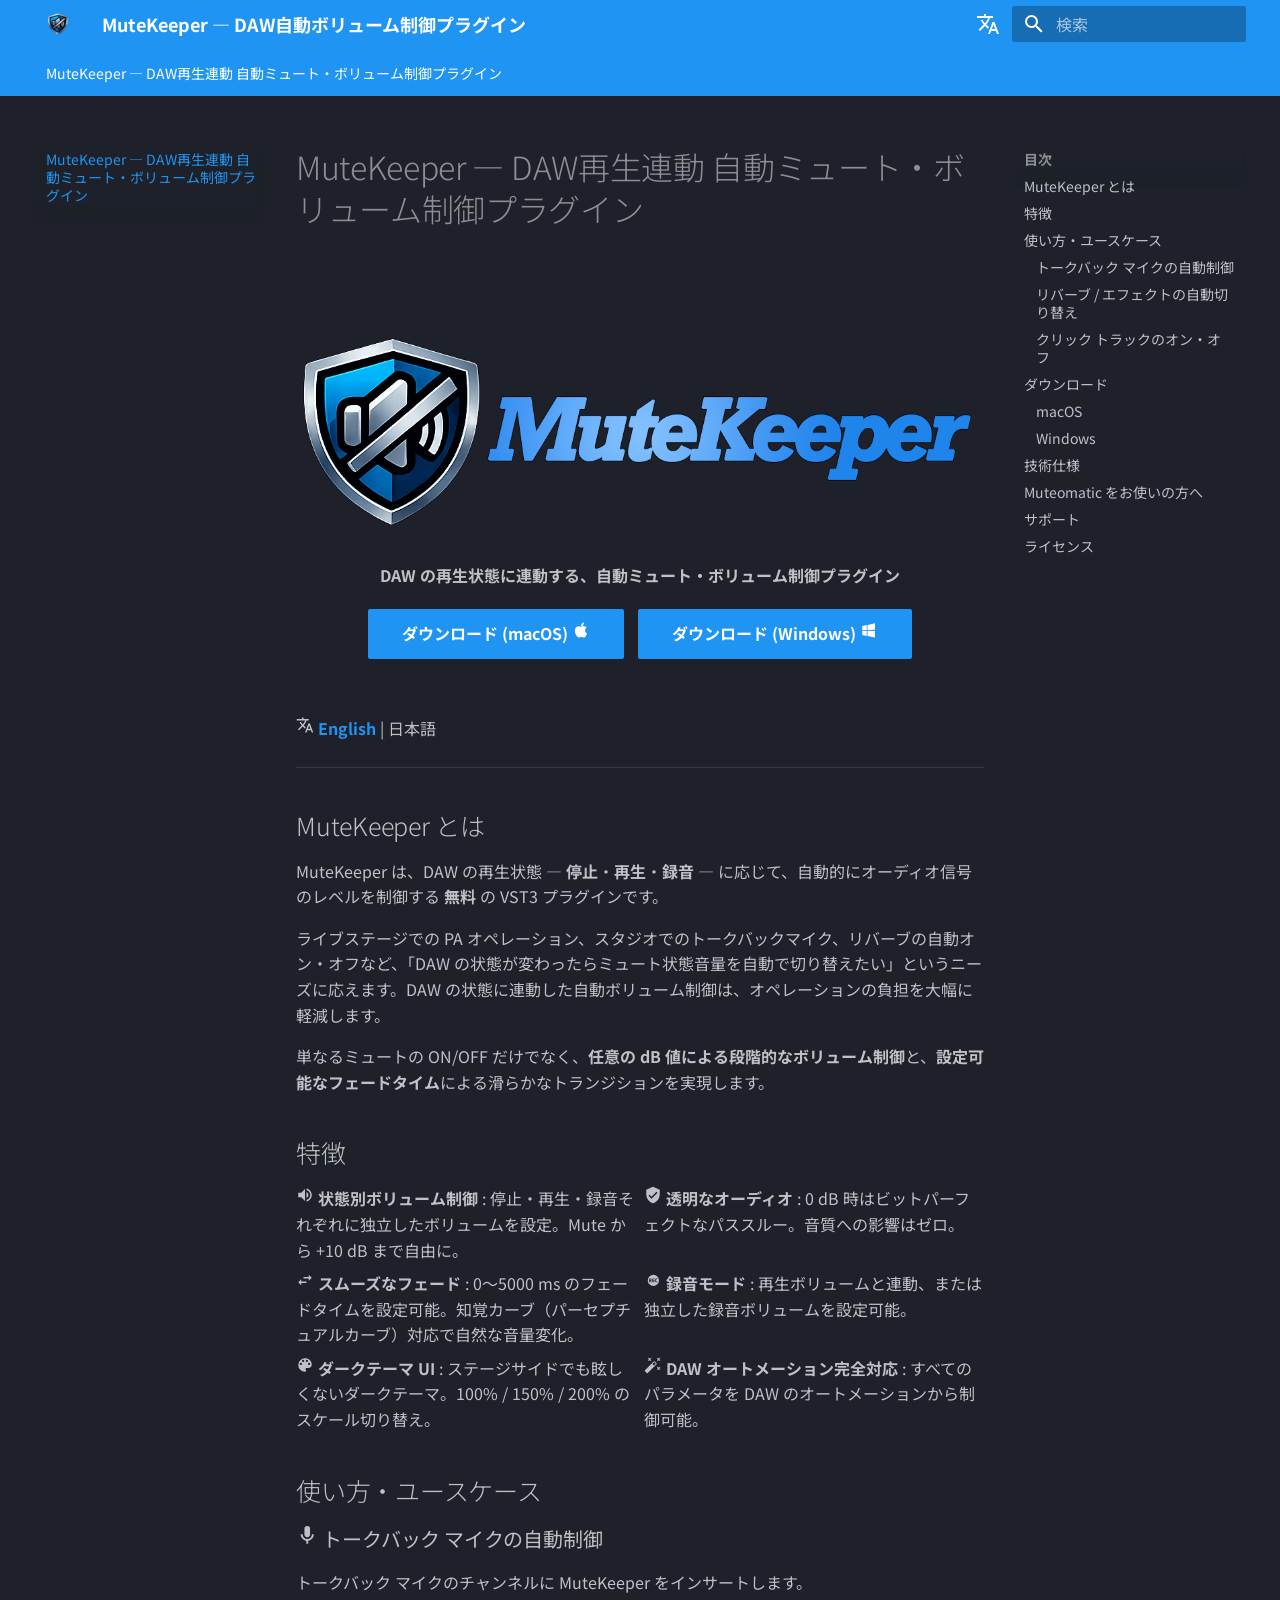
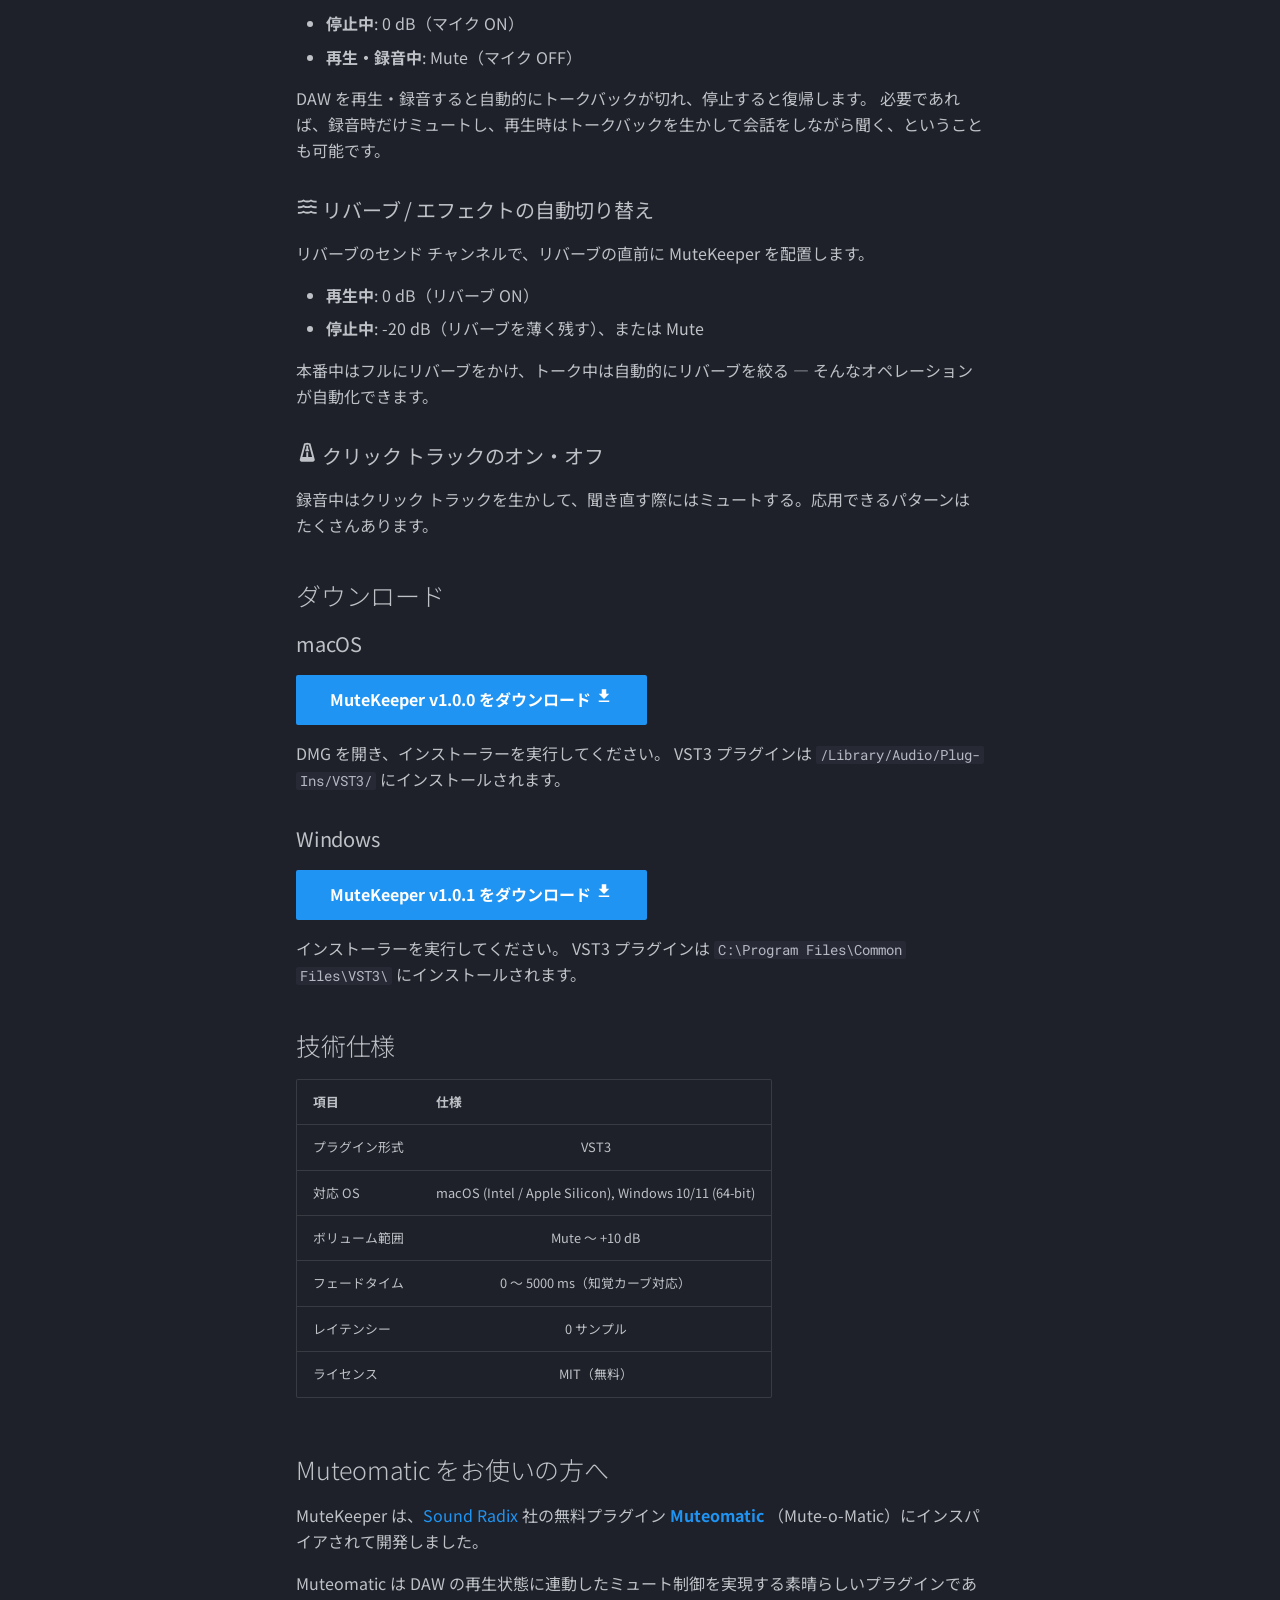
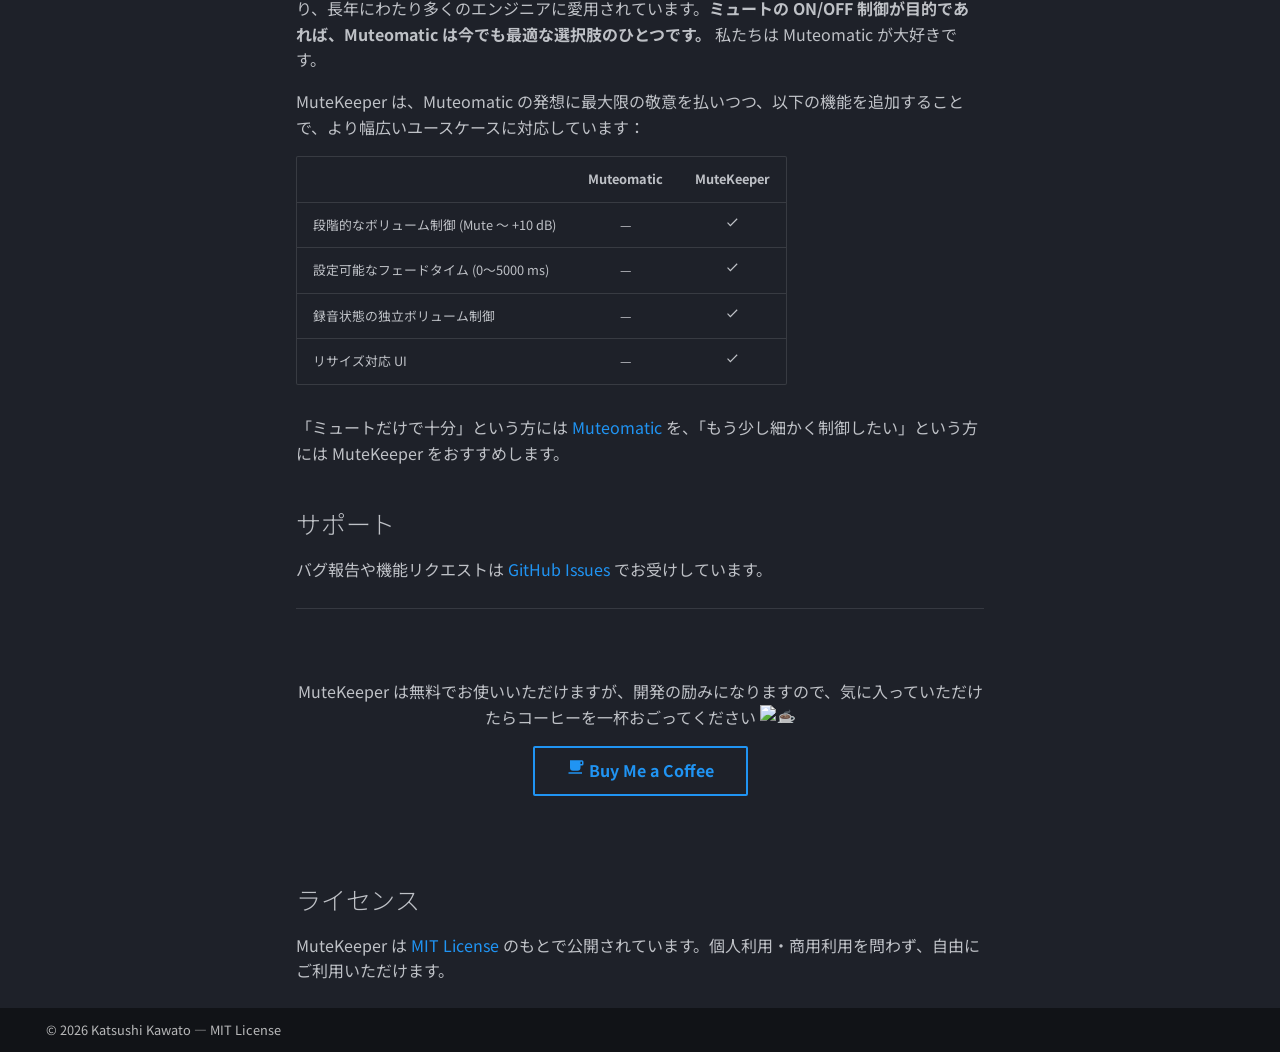
==== index.html @ 465a2165 "Deployed 7753ee4 with MkDocs version: 1.6.1" ====
<!doctype html>
<html lang="ja" class="no-js">
  <head>
    
      <meta charset="utf-8">
      <meta name="viewport" content="width=device-width,initial-scale=1">
      
        <meta name="description" content="DAWの再生・停止・録音状態に連動して自動的にボリュームを制御する無料VST3プラグイン。トークバックマイク、リバーブ切り替えに最適。">
      
      
        <meta name="author" content="Katsushi Kawato">
      
      
        <link rel="canonical" href="https://kawato3.github.io/MuteKeeper/">
      
      
      
      
        
          <link rel="alternate" href="/MuteKeeper/" hreflang="ja">
        
          <link rel="alternate" href="/MuteKeeper/en/" hreflang="en">
        
      
      
      <link rel="icon" href="assets/images/icon.png">
      <meta name="generator" content="mkdocs-1.6.1, mkdocs-material-9.7.4">
    
    
      
        <title>MuteKeeper — DAW再生連動 自動ミュート・ボリューム制御プラグイン - MuteKeeper — DAW自動ボリューム制御プラグイン</title>
      
    
    
      <link rel="stylesheet" href="assets/stylesheets/main.484c7ddc.min.css">
      
        
        <link rel="stylesheet" href="assets/stylesheets/palette.ab4e12ef.min.css">
      
      


    
    
      
    
    
      
        
        
        <link rel="preconnect" href="https://fonts.gstatic.com" crossorigin>
        <link rel="stylesheet" href="https://fonts.googleapis.com/css?family=Noto+Sans+JP:300,300i,400,400i,700,700i%7CRoboto+Mono:400,400i,700,700i&display=fallback">
        <style>:root{--md-text-font:"Noto Sans JP";--md-code-font:"Roboto Mono"}</style>
      
    
    
      <link rel="stylesheet" href="assets/stylesheets/extra.css">
    
    <script>__md_scope=new URL(".",location),__md_hash=e=>[...e].reduce(((e,_)=>(e<<5)-e+_.charCodeAt(0)),0),__md_get=(e,_=localStorage,t=__md_scope)=>JSON.parse(_.getItem(t.pathname+"."+e)),__md_set=(e,_,t=localStorage,a=__md_scope)=>{try{t.setItem(a.pathname+"."+e,JSON.stringify(_))}catch(e){}}</script>
    
      

    
    
  
  <script type="application/ld+json">
  {
    "@context": "https://schema.org",
    "@type": "SoftwareApplication",
    "name": "MuteKeeper",
    "applicationCategory": "MultimediaApplication",
    "applicationSubCategory": "Audio Plugin",
    "operatingSystem": "macOS, Windows",
    "offers": {
      "@type": "Offer",
      "price": "0",
      "priceCurrency": "USD"
    },
    "license": "https://opensource.org/licenses/MIT",
    "url": "https://kawato3.github.io/MuteKeeper/",
    "downloadUrl": "https://github.com/kawato3/MuteKeeper/releases/tag/v1.0.1",
    "softwareVersion": "1.0.1",
    "author": {
      "@type": "Person",
      "name": "Katsushi Kawato"
    },
    "description": "Free, open-source VST3 plugin that automatically controls audio volume based on DAW transport state."
  }
  </script>

  </head>
  
  
    
    
    
    
    
    <body dir="ltr" data-md-color-scheme="slate" data-md-color-primary="blue" data-md-color-accent="light-blue">
  
    
    <input class="md-toggle" data-md-toggle="drawer" type="checkbox" id="__drawer" autocomplete="off">
    <input class="md-toggle" data-md-toggle="search" type="checkbox" id="__search" autocomplete="off">
    <label class="md-overlay" for="__drawer"></label>
    <div data-md-component="skip">
      
        
        <a href="#about" class="md-skip">
          コンテンツにスキップ
        </a>
      
    </div>
    <div data-md-component="announce">
      
    </div>
    
    
      

<header class="md-header" data-md-component="header">
  <nav class="md-header__inner md-grid" aria-label="ヘッダー">
    <a href="." title="MuteKeeper — DAW自動ボリューム制御プラグイン" class="md-header__button md-logo" aria-label="MuteKeeper — DAW自動ボリューム制御プラグイン" data-md-component="logo">
      
  <img src="assets/images/icon.png" alt="logo">

    </a>
    <label class="md-header__button md-icon" for="__drawer">
      
      <svg xmlns="http://www.w3.org/2000/svg" viewBox="0 0 24 24"><path d="M3 6h18v2H3zm0 5h18v2H3zm0 5h18v2H3z"/></svg>
    </label>
    <div class="md-header__title" data-md-component="header-title">
      <div class="md-header__ellipsis">
        <div class="md-header__topic">
          <span class="md-ellipsis">
            MuteKeeper — DAW自動ボリューム制御プラグイン
          </span>
        </div>
        <div class="md-header__topic" data-md-component="header-topic">
          <span class="md-ellipsis">
            
              MuteKeeper — DAW再生連動 自動ミュート・ボリューム制御プラグイン
            
          </span>
        </div>
      </div>
    </div>
    
      
    
    
    
      <div class="md-header__option">
  <div class="md-select">
    
    <button class="md-header__button md-icon" aria-label="言語切り替え">
      <svg xmlns="http://www.w3.org/2000/svg" viewBox="0 0 24 24"><path d="m12.87 15.07-2.54-2.51.03-.03A17.5 17.5 0 0 0 14.07 6H17V4h-7V2H8v2H1v2h11.17C11.5 7.92 10.44 9.75 9 11.35 8.07 10.32 7.3 9.19 6.69 8h-2c.73 1.63 1.73 3.17 2.98 4.56l-5.09 5.02L4 19l5-5 3.11 3.11zM18.5 10h-2L12 22h2l1.12-3h4.75L21 22h2zm-2.62 7 1.62-4.33L19.12 17z"/></svg>
    </button>
    <div class="md-select__inner">
      <ul class="md-select__list">
        
          <li class="md-select__item">
            <a href="/MuteKeeper/" hreflang="ja" class="md-select__link">
              日本語
            </a>
          </li>
        
          <li class="md-select__item">
            <a href="/MuteKeeper/en/" hreflang="en" class="md-select__link">
              English
            </a>
          </li>
        
      </ul>
    </div>
  </div>
</div>
    
    
      
      
        <label class="md-header__button md-icon" for="__search">
          
          <svg xmlns="http://www.w3.org/2000/svg" viewBox="0 0 24 24"><path d="M9.5 3A6.5 6.5 0 0 1 16 9.5c0 1.61-.59 3.09-1.56 4.23l.27.27h.79l5 5-1.5 1.5-5-5v-.79l-.27-.27A6.52 6.52 0 0 1 9.5 16 6.5 6.5 0 0 1 3 9.5 6.5 6.5 0 0 1 9.5 3m0 2C7 5 5 7 5 9.5S7 14 9.5 14 14 12 14 9.5 12 5 9.5 5"/></svg>
        </label>
        <div class="md-search" data-md-component="search" role="dialog">
  <label class="md-search__overlay" for="__search"></label>
  <div class="md-search__inner" role="search">
    <form class="md-search__form" name="search">
      <input type="text" class="md-search__input" name="query" aria-label="検索" placeholder="検索" autocapitalize="off" autocorrect="off" autocomplete="off" spellcheck="false" data-md-component="search-query" required>
      <label class="md-search__icon md-icon" for="__search">
        
        <svg xmlns="http://www.w3.org/2000/svg" viewBox="0 0 24 24"><path d="M9.5 3A6.5 6.5 0 0 1 16 9.5c0 1.61-.59 3.09-1.56 4.23l.27.27h.79l5 5-1.5 1.5-5-5v-.79l-.27-.27A6.52 6.52 0 0 1 9.5 16 6.5 6.5 0 0 1 3 9.5 6.5 6.5 0 0 1 9.5 3m0 2C7 5 5 7 5 9.5S7 14 9.5 14 14 12 14 9.5 12 5 9.5 5"/></svg>
        
        <svg xmlns="http://www.w3.org/2000/svg" viewBox="0 0 24 24"><path d="M20 11v2H8l5.5 5.5-1.42 1.42L4.16 12l7.92-7.92L13.5 5.5 8 11z"/></svg>
      </label>
      <nav class="md-search__options" aria-label="検索">
        
        <button type="reset" class="md-search__icon md-icon" title="クリア" aria-label="クリア" tabindex="-1">
          
          <svg xmlns="http://www.w3.org/2000/svg" viewBox="0 0 24 24"><path d="M19 6.41 17.59 5 12 10.59 6.41 5 5 6.41 10.59 12 5 17.59 6.41 19 12 13.41 17.59 19 19 17.59 13.41 12z"/></svg>
        </button>
      </nav>
      
    </form>
    <div class="md-search__output">
      <div class="md-search__scrollwrap" tabindex="0" data-md-scrollfix>
        <div class="md-search-result" data-md-component="search-result">
          <div class="md-search-result__meta">
            検索を初期化
          </div>
          <ol class="md-search-result__list" role="presentation"></ol>
        </div>
      </div>
    </div>
  </div>
</div>
      
    
    
  </nav>
  
</header>
    
    <div class="md-container" data-md-component="container">
      
      
        
          
            
<nav class="md-tabs" aria-label="タブ" data-md-component="tabs">
  <div class="md-grid">
    <ul class="md-tabs__list">
      
        
  
  
  
    
  
  
    <li class="md-tabs__item md-tabs__item--active">
      <a href="." class="md-tabs__link">
        
  
  
    
  
  MuteKeeper — DAW再生連動 自動ミュート・ボリューム制御プラグイン

      </a>
    </li>
  

      
    </ul>
  </div>
</nav>
          
        
      
      <main class="md-main" data-md-component="main">
        <div class="md-main__inner md-grid">
          
            
              
              <div class="md-sidebar md-sidebar--primary" data-md-component="sidebar" data-md-type="navigation" >
                <div class="md-sidebar__scrollwrap">
                  <div class="md-sidebar__inner">
                    


  


<nav class="md-nav md-nav--primary md-nav--lifted" aria-label="ナビゲーション" data-md-level="0">
  <label class="md-nav__title" for="__drawer">
    <a href="." title="MuteKeeper — DAW自動ボリューム制御プラグイン" class="md-nav__button md-logo" aria-label="MuteKeeper — DAW自動ボリューム制御プラグイン" data-md-component="logo">
      
  <img src="assets/images/icon.png" alt="logo">

    </a>
    MuteKeeper — DAW自動ボリューム制御プラグイン
  </label>
  
  <ul class="md-nav__list" data-md-scrollfix>
    
      
      
  
  
    
  
  
  
    <li class="md-nav__item md-nav__item--active">
      
      <input class="md-nav__toggle md-toggle" type="checkbox" id="__toc">
      
      
      
        <label class="md-nav__link md-nav__link--active" for="__toc">
          
  
  
  <span class="md-ellipsis">
    
  
    MuteKeeper — DAW再生連動 自動ミュート・ボリューム制御プラグイン
  

    
  </span>
  
  

          <span class="md-nav__icon md-icon"></span>
        </label>
      
      <a href="." class="md-nav__link md-nav__link--active">
        
  
  
  <span class="md-ellipsis">
    
  
    MuteKeeper — DAW再生連動 自動ミュート・ボリューム制御プラグイン
  

    
  </span>
  
  

      </a>
      
        

<nav class="md-nav md-nav--secondary" aria-label="目次">
  
  
  
  
    <label class="md-nav__title" for="__toc">
      <span class="md-nav__icon md-icon"></span>
      目次
    </label>
    <ul class="md-nav__list" data-md-component="toc" data-md-scrollfix>
      
        <li class="md-nav__item">
  <a href="#about" class="md-nav__link">
    <span class="md-ellipsis">
      
        MuteKeeper とは
      
    </span>
  </a>
  
</li>
      
        <li class="md-nav__item">
  <a href="#features" class="md-nav__link">
    <span class="md-ellipsis">
      
        特徴
      
    </span>
  </a>
  
</li>
      
        <li class="md-nav__item">
  <a href="#use-cases" class="md-nav__link">
    <span class="md-ellipsis">
      
        使い方・ユースケース
      
    </span>
  </a>
  
    <nav class="md-nav" aria-label="使い方・ユースケース">
      <ul class="md-nav__list">
        
          <li class="md-nav__item">
  <a href="#_1" class="md-nav__link">
    <span class="md-ellipsis">
      
        トークバック マイクの自動制御
      
    </span>
  </a>
  
</li>
        
          <li class="md-nav__item">
  <a href="#_2" class="md-nav__link">
    <span class="md-ellipsis">
      
        リバーブ / エフェクトの自動切り替え
      
    </span>
  </a>
  
</li>
        
          <li class="md-nav__item">
  <a href="#_3" class="md-nav__link">
    <span class="md-ellipsis">
      
        クリック トラックのオン・オフ
      
    </span>
  </a>
  
</li>
        
      </ul>
    </nav>
  
</li>
      
        <li class="md-nav__item">
  <a href="#download" class="md-nav__link">
    <span class="md-ellipsis">
      
        ダウンロード
      
    </span>
  </a>
  
    <nav class="md-nav" aria-label="ダウンロード">
      <ul class="md-nav__list">
        
          <li class="md-nav__item">
  <a href="#macos" class="md-nav__link">
    <span class="md-ellipsis">
      
        macOS
      
    </span>
  </a>
  
</li>
        
          <li class="md-nav__item">
  <a href="#windows" class="md-nav__link">
    <span class="md-ellipsis">
      
        Windows
      
    </span>
  </a>
  
</li>
        
      </ul>
    </nav>
  
</li>
      
        <li class="md-nav__item">
  <a href="#specs" class="md-nav__link">
    <span class="md-ellipsis">
      
        技術仕様
      
    </span>
  </a>
  
</li>
      
        <li class="md-nav__item">
  <a href="#comparison" class="md-nav__link">
    <span class="md-ellipsis">
      
        Muteomatic をお使いの方へ
      
    </span>
  </a>
  
</li>
      
        <li class="md-nav__item">
  <a href="#support" class="md-nav__link">
    <span class="md-ellipsis">
      
        サポート
      
    </span>
  </a>
  
</li>
      
        <li class="md-nav__item">
  <a href="#license" class="md-nav__link">
    <span class="md-ellipsis">
      
        ライセンス
      
    </span>
  </a>
  
</li>
      
    </ul>
  
</nav>
      
    </li>
  

    
  </ul>
</nav>
                  </div>
                </div>
              </div>
            
            
              
              <div class="md-sidebar md-sidebar--secondary" data-md-component="sidebar" data-md-type="toc" >
                <div class="md-sidebar__scrollwrap">
                  <div class="md-sidebar__inner">
                    

<nav class="md-nav md-nav--secondary" aria-label="目次">
  
  
  
  
    <label class="md-nav__title" for="__toc">
      <span class="md-nav__icon md-icon"></span>
      目次
    </label>
    <ul class="md-nav__list" data-md-component="toc" data-md-scrollfix>
      
        <li class="md-nav__item">
  <a href="#about" class="md-nav__link">
    <span class="md-ellipsis">
      
        MuteKeeper とは
      
    </span>
  </a>
  
</li>
      
        <li class="md-nav__item">
  <a href="#features" class="md-nav__link">
    <span class="md-ellipsis">
      
        特徴
      
    </span>
  </a>
  
</li>
      
        <li class="md-nav__item">
  <a href="#use-cases" class="md-nav__link">
    <span class="md-ellipsis">
      
        使い方・ユースケース
      
    </span>
  </a>
  
    <nav class="md-nav" aria-label="使い方・ユースケース">
      <ul class="md-nav__list">
        
          <li class="md-nav__item">
  <a href="#_1" class="md-nav__link">
    <span class="md-ellipsis">
      
        トークバック マイクの自動制御
      
    </span>
  </a>
  
</li>
        
          <li class="md-nav__item">
  <a href="#_2" class="md-nav__link">
    <span class="md-ellipsis">
      
        リバーブ / エフェクトの自動切り替え
      
    </span>
  </a>
  
</li>
        
          <li class="md-nav__item">
  <a href="#_3" class="md-nav__link">
    <span class="md-ellipsis">
      
        クリック トラックのオン・オフ
      
    </span>
  </a>
  
</li>
        
      </ul>
    </nav>
  
</li>
      
        <li class="md-nav__item">
  <a href="#download" class="md-nav__link">
    <span class="md-ellipsis">
      
        ダウンロード
      
    </span>
  </a>
  
    <nav class="md-nav" aria-label="ダウンロード">
      <ul class="md-nav__list">
        
          <li class="md-nav__item">
  <a href="#macos" class="md-nav__link">
    <span class="md-ellipsis">
      
        macOS
      
    </span>
  </a>
  
</li>
        
          <li class="md-nav__item">
  <a href="#windows" class="md-nav__link">
    <span class="md-ellipsis">
      
        Windows
      
    </span>
  </a>
  
</li>
        
      </ul>
    </nav>
  
</li>
      
        <li class="md-nav__item">
  <a href="#specs" class="md-nav__link">
    <span class="md-ellipsis">
      
        技術仕様
      
    </span>
  </a>
  
</li>
      
        <li class="md-nav__item">
  <a href="#comparison" class="md-nav__link">
    <span class="md-ellipsis">
      
        Muteomatic をお使いの方へ
      
    </span>
  </a>
  
</li>
      
        <li class="md-nav__item">
  <a href="#support" class="md-nav__link">
    <span class="md-ellipsis">
      
        サポート
      
    </span>
  </a>
  
</li>
      
        <li class="md-nav__item">
  <a href="#license" class="md-nav__link">
    <span class="md-ellipsis">
      
        ライセンス
      
    </span>
  </a>
  
</li>
      
    </ul>
  
</nav>
                  </div>
                </div>
              </div>
            
          
          
            <div class="md-content" data-md-component="content">
              
              <article class="md-content__inner md-typeset">
                
                  



  <h1>MuteKeeper — DAW再生連動 自動ミュート・ボリューム制御プラグイン</h1>

<div class="hero">
<p><img alt="MuteKeeper" class="hero-logo" src="assets/images/logo.png" /></p>
<p><strong>DAW の再生状態に連動する、自動ミュート・ボリューム制御プラグイン</strong></p>
<p><a class="md-button md-button--primary" href="https://github.com/kawato3/MuteKeeper/releases/download/v1.0.0/MuteKeeper-1.0.0-macOS.dmg">ダウンロード (macOS) <span class="twemoji"><svg xmlns="http://www.w3.org/2000/svg" viewBox="0 0 24 24"><path d="M18.71 19.5c-.83 1.24-1.71 2.45-3.05 2.47-1.34.03-1.77-.79-3.29-.79-1.53 0-2 .77-3.27.82-1.31.05-2.3-1.32-3.14-2.53C4.25 17 2.94 12.45 4.7 9.39c.87-1.52 2.43-2.48 4.12-2.51 1.28-.02 2.5.87 3.29.87.78 0 2.26-1.07 3.81-.91.65.03 2.47.26 3.64 1.98-.09.06-2.17 1.28-2.15 3.81.03 3.02 2.65 4.03 2.68 4.04-.03.07-.42 1.44-1.38 2.83M13 3.5c.73-.83 1.94-1.46 2.94-1.5.13 1.17-.34 2.35-1.04 3.19-.69.85-1.83 1.51-2.95 1.42-.15-1.15.41-2.35 1.05-3.11"/></svg></span></a>
<a class="md-button md-button--primary" href="https://github.com/kawato3/MuteKeeper/releases/download/v1.0.1/MuteKeeper-1.0.1-Windows.exe">ダウンロード (Windows) <span class="twemoji"><svg xmlns="http://www.w3.org/2000/svg" viewBox="0 0 24 24"><path d="M3 12V6.75l6-1.32v6.48zm17-9v8.75l-10 .15V5.21zM3 13l6 .09v6.81l-6-1.15zm17 .25V22l-10-1.91V13.1z"/></svg></span></a></p>
</div>
<p><span class="twemoji"><svg xmlns="http://www.w3.org/2000/svg" viewBox="0 0 24 24"><path d="m12.87 15.07-2.54-2.51.03-.03A17.5 17.5 0 0 0 14.07 6H17V4h-7V2H8v2H1v2h11.17C11.5 7.92 10.44 9.75 9 11.35 8.07 10.32 7.3 9.19 6.69 8h-2c.73 1.63 1.73 3.17 2.98 4.56l-5.09 5.02L4 19l5-5 3.11 3.11zM18.5 10h-2L12 22h2l1.12-3h4.75L21 22h2zm-2.62 7 1.62-4.33L19.12 17z"/></svg></span> <strong><a href="./en/">English</a></strong> | 日本語</p>
<hr />
<h2 id="about">MuteKeeper とは<a class="headerlink" href="#about" title="Permanent link">&para;</a></h2>
<p>MuteKeeper は、DAW の再生状態 — <strong>停止</strong>・<strong>再生</strong>・<strong>録音</strong> — に応じて、自動的にオーディオ信号のレベルを制御する <strong>無料</strong> の VST3 プラグインです。</p>
<p>ライブステージでの PA オペレーション、スタジオでのトークバックマイク、リバーブの自動オン・オフなど、「DAW の状態が変わったらミュート状態音量を自動で切り替えたい」というニーズに応えます。DAW の状態に連動した自動ボリューム制御は、オペレーションの負担を大幅に軽減します。</p>
<p>単なるミュートの ON/OFF だけでなく、<strong>任意の dB 値による段階的なボリューム制御</strong>と、<strong>設定可能なフェードタイム</strong>による滑らかなトランジションを実現します。</p>
<h2 id="features">特徴<a class="headerlink" href="#features" title="Permanent link">&para;</a></h2>
<div class="grid">
<p><span class="twemoji"><svg xmlns="http://www.w3.org/2000/svg" viewBox="0 0 24 24"><path d="M14 3.23v2.06c2.89.86 5 3.54 5 6.71s-2.11 5.84-5 6.7v2.07c4-.91 7-4.49 7-8.77s-3-7.86-7-8.77M16.5 12c0-1.77-1-3.29-2.5-4.03V16c1.5-.71 2.5-2.24 2.5-4M3 9v6h4l5 5V4L7 9z"/></svg></span> <strong>状態別ボリューム制御</strong>
:   停止・再生・録音それぞれに独立したボリュームを設定。Mute から +10 dB まで自由に。</p>
<p><span class="twemoji"><svg xmlns="http://www.w3.org/2000/svg" viewBox="0 0 24 24"><path d="m10 17-4-4 1.41-1.41L10 14.17l6.59-6.59L18 9m-6-8L3 5v6c0 5.55 3.84 10.74 9 12 5.16-1.26 9-6.45 9-12V5z"/></svg></span> <strong>透明なオーディオ</strong>
:   0 dB 時はビットパーフェクトなパススルー。音質への影響はゼロ。</p>
<p><span class="twemoji"><svg xmlns="http://www.w3.org/2000/svg" viewBox="0 0 24 24"><path d="m21 9-4-4v3h-7v2h7v3M7 11l-4 4 4 4v-3h7v-2H7z"/></svg></span> <strong>スムーズなフェード</strong>
:   0〜5000 ms のフェードタイムを設定可能。知覚カーブ（パーセプチュアルカーブ）対応で自然な音量変化。</p>
<p><span class="twemoji"><svg xmlns="http://www.w3.org/2000/svg" viewBox="0 0 24 24"><path d="M12.5 5A7.5 7.5 0 0 0 5 12.5a7.5 7.5 0 0 0 7.5 7.5 7.5 7.5 0 0 0 7.5-7.5A7.5 7.5 0 0 0 12.5 5M7 10h2a1 1 0 0 1 1 1v1c0 .5-.38.9-.86.97L10.31 15H9.15L8 13v2H7m5-5h2v1h-2v1h2v1h-2v1h2v1h-2a1 1 0 0 1-1-1v-3a1 1 0 0 1 1-1m4 0h2v1h-2v3h2v1h-2a1 1 0 0 1-1-1v-3a1 1 0 0 1 1-1m-8 1v1h1v-1"/></svg></span> <strong>録音モード</strong>
:   再生ボリュームと連動、または独立した録音ボリュームを設定可能。</p>
<p><span class="twemoji"><svg xmlns="http://www.w3.org/2000/svg" viewBox="0 0 24 24"><path d="M17.5 12a1.5 1.5 0 0 1-1.5-1.5A1.5 1.5 0 0 1 17.5 9a1.5 1.5 0 0 1 1.5 1.5 1.5 1.5 0 0 1-1.5 1.5m-3-4A1.5 1.5 0 0 1 13 6.5 1.5 1.5 0 0 1 14.5 5 1.5 1.5 0 0 1 16 6.5 1.5 1.5 0 0 1 14.5 8m-5 0A1.5 1.5 0 0 1 8 6.5 1.5 1.5 0 0 1 9.5 5 1.5 1.5 0 0 1 11 6.5 1.5 1.5 0 0 1 9.5 8m-3 4A1.5 1.5 0 0 1 5 10.5 1.5 1.5 0 0 1 6.5 9 1.5 1.5 0 0 1 8 10.5 1.5 1.5 0 0 1 6.5 12M12 3a9 9 0 0 0-9 9 9 9 0 0 0 9 9 1.5 1.5 0 0 0 1.5-1.5c0-.39-.15-.74-.39-1-.23-.27-.38-.62-.38-1a1.5 1.5 0 0 1 1.5-1.5H16a5 5 0 0 0 5-5c0-4.42-4.03-8-9-8"/></svg></span> <strong>ダークテーマ UI</strong>
:   ステージサイドでも眩しくないダークテーマ。100% / 150% / 200% のスケール切り替え。</p>
<p><span class="twemoji"><svg xmlns="http://www.w3.org/2000/svg" viewBox="0 0 24 24"><path d="M7.5 5.6 5 7l1.4-2.5L5 2l2.5 1.4L10 2 8.6 4.5 10 7zm12 9.8L22 14l-1.4 2.5L22 19l-2.5-1.4L17 19l1.4-2.5L17 14zM22 2l-1.4 2.5L22 7l-2.5-1.4L17 7l1.4-2.5L17 2l2.5 1.4zm-8.66 10.78 2.44-2.44-2.12-2.12-2.44 2.44zm1.03-5.49 2.34 2.34c.39.37.39 1.02 0 1.41L5.04 22.71c-.39.39-1.04.39-1.41 0l-2.34-2.34c-.39-.37-.39-1.02 0-1.41L12.96 7.29c.39-.39 1.04-.39 1.41 0"/></svg></span> <strong>DAW オートメーション完全対応</strong>
:   すべてのパラメータを DAW のオートメーションから制御可能。</p>
</div>
<h2 id="use-cases">使い方・ユースケース<a class="headerlink" href="#use-cases" title="Permanent link">&para;</a></h2>
<h3 id="_1"><span class="twemoji"><svg xmlns="http://www.w3.org/2000/svg" viewBox="0 0 24 24"><path d="M12 2a3 3 0 0 1 3 3v6a3 3 0 0 1-3 3 3 3 0 0 1-3-3V5a3 3 0 0 1 3-3m7 9c0 3.53-2.61 6.44-6 6.93V21h-2v-3.07c-3.39-.49-6-3.4-6-6.93h2a5 5 0 0 0 5 5 5 5 0 0 0 5-5z"/></svg></span> トークバック マイクの自動制御<a class="headerlink" href="#_1" title="Permanent link">&para;</a></h3>
<p>トークバック マイクのチャンネルに MuteKeeper をインサートします。</p>
<ul>
<li><strong>停止中</strong>: 0 dB（マイク ON）</li>
<li><strong>再生・録音中</strong>: Mute（マイク OFF）</li>
</ul>
<p>DAW を再生・録音すると自動的にトークバックが切れ、停止すると復帰します。
必要であれば、録音時だけミュートし、再生時はトークバックを生かして会話をしながら聞く、ということも可能です。</p>
<h3 id="_2"><span class="twemoji"><svg xmlns="http://www.w3.org/2000/svg" viewBox="0 0 24 24"><path d="M20 12h2v2h-2c-1.38 0-2.74-.35-4-1-2.5 1.3-5.5 1.3-8 0-1.26.65-2.63 1-4 1H2v-2h2c1.39 0 2.78-.47 4-1.33 2.44 1.71 5.56 1.71 8 0 1.22.86 2.61 1.33 4 1.33m0-6h2v2h-2c-1.38 0-2.74-.35-4-1-2.5 1.3-5.5 1.3-8 0-1.26.65-2.63 1-4 1H2V6h2c1.39 0 2.78-.47 4-1.33 2.44 1.71 5.56 1.71 8 0C17.22 5.53 18.61 6 20 6m0 12h2v2h-2c-1.38 0-2.74-.35-4-1-2.5 1.3-5.5 1.3-8 0-1.26.65-2.63 1-4 1H2v-2h2c1.39 0 2.78-.47 4-1.33 2.44 1.71 5.56 1.71 8 0 1.22.86 2.61 1.33 4 1.33"/></svg></span> リバーブ / エフェクトの自動切り替え<a class="headerlink" href="#_2" title="Permanent link">&para;</a></h3>
<p>リバーブのセンド チャンネルで、リバーブの直前に MuteKeeper を配置します。</p>
<ul>
<li><strong>再生中</strong>: 0 dB（リバーブ ON）</li>
<li><strong>停止中</strong>: -20 dB（リバーブを薄く残す）、または Mute</li>
</ul>
<p>本番中はフルにリバーブをかけ、トーク中は自動的にリバーブを絞る — そんなオペレーションが自動化できます。</p>
<h3 id="_3"><span class="twemoji"><svg xmlns="http://www.w3.org/2000/svg" viewBox="0 0 24 24"><path d="m12 1.75-3.43.92-4.5 16.83c-.01 0-.07.34-.07.5 0 1.11.89 2 2 2h12c1.11 0 2-.89 2-2 0-.16-.06-.5-.07-.5l-4.5-16.83zM10.29 4h3.42l3.49 13H13v-5h-2v5H6.8zM11 5v4h-1v2h4V9h-1V5z"/></svg></span> クリック トラックのオン・オフ<a class="headerlink" href="#_3" title="Permanent link">&para;</a></h3>
<p>録音中はクリック トラックを生かして、聞き直す際にはミュートする。応用できるパターンはたくさんあります。</p>
<h2 id="download">ダウンロード<a class="headerlink" href="#download" title="Permanent link">&para;</a></h2>
<h3 id="macos">macOS<a class="headerlink" href="#macos" title="Permanent link">&para;</a></h3>
<p><a class="md-button md-button--primary" href="https://github.com/kawato3/MuteKeeper/releases/download/v1.0.0/MuteKeeper-1.0.0-macOS.dmg">MuteKeeper v1.0.0 をダウンロード <span class="twemoji"><svg xmlns="http://www.w3.org/2000/svg" viewBox="0 0 24 24"><path d="M5 20h14v-2H5m14-9h-4V3H9v6H5l7 7z"/></svg></span></a></p>
<p>DMG を開き、インストーラーを実行してください。
VST3 プラグインは <code>/Library/Audio/Plug-Ins/VST3/</code> にインストールされます。</p>
<h3 id="windows">Windows<a class="headerlink" href="#windows" title="Permanent link">&para;</a></h3>
<p><a class="md-button md-button--primary" href="https://github.com/kawato3/MuteKeeper/releases/download/v1.0.1/MuteKeeper-1.0.1-Windows.exe">MuteKeeper v1.0.1 をダウンロード <span class="twemoji"><svg xmlns="http://www.w3.org/2000/svg" viewBox="0 0 24 24"><path d="M5 20h14v-2H5m14-9h-4V3H9v6H5l7 7z"/></svg></span></a></p>
<p>インストーラーを実行してください。
VST3 プラグインは <code>C:\Program Files\Common Files\VST3\</code> にインストールされます。</p>
<h2 id="specs">技術仕様<a class="headerlink" href="#specs" title="Permanent link">&para;</a></h2>
<table>
<thead>
<tr>
<th>項目</th>
<th>仕様</th>
</tr>
</thead>
<tbody>
<tr>
<td>プラグイン形式</td>
<td>VST3</td>
</tr>
<tr>
<td>対応 OS</td>
<td>macOS (Intel / Apple Silicon), Windows 10/11 (64-bit)</td>
</tr>
<tr>
<td>ボリューム範囲</td>
<td>Mute 〜 +10 dB</td>
</tr>
<tr>
<td>フェードタイム</td>
<td>0 〜 5000 ms（知覚カーブ対応）</td>
</tr>
<tr>
<td>レイテンシー</td>
<td>0 サンプル</td>
</tr>
<tr>
<td>ライセンス</td>
<td>MIT（無料）</td>
</tr>
</tbody>
</table>
<h2 id="comparison">Muteomatic をお使いの方へ<a class="headerlink" href="#comparison" title="Permanent link">&para;</a></h2>
<p>MuteKeeper は、<a href="https://www.soundradix.com/">Sound Radix</a> 社の無料プラグイン <strong><a href="https://www.soundradix.com/products/mute-o-matic/">Muteomatic</a></strong> （Mute-o-Matic）にインスパイアされて開発しました。</p>
<p>Muteomatic は DAW の再生状態に連動したミュート制御を実現する素晴らしいプラグインであり、長年にわたり多くのエンジニアに愛用されています。<strong>ミュートの ON/OFF 制御が目的であれば、Muteomatic は今でも最適な選択肢のひとつです。</strong> 私たちは Muteomatic が大好きです。</p>
<p>MuteKeeper は、Muteomatic の発想に最大限の敬意を払いつつ、以下の機能を追加することで、より幅広いユースケースに対応しています：</p>
<table>
<thead>
<tr>
<th></th>
<th style="text-align: center;">Muteomatic</th>
<th style="text-align: center;">MuteKeeper</th>
</tr>
</thead>
<tbody>
<tr>
<td>段階的なボリューム制御 (Mute 〜 +10 dB)</td>
<td style="text-align: center;">—</td>
<td style="text-align: center;"><span class="twemoji"><svg xmlns="http://www.w3.org/2000/svg" viewBox="0 0 24 24"><path d="M21 7 9 19l-5.5-5.5 1.41-1.41L9 16.17 19.59 5.59z"/></svg></span></td>
</tr>
<tr>
<td>設定可能なフェードタイム (0〜5000 ms)</td>
<td style="text-align: center;">—</td>
<td style="text-align: center;"><span class="twemoji"><svg xmlns="http://www.w3.org/2000/svg" viewBox="0 0 24 24"><path d="M21 7 9 19l-5.5-5.5 1.41-1.41L9 16.17 19.59 5.59z"/></svg></span></td>
</tr>
<tr>
<td>録音状態の独立ボリューム制御</td>
<td style="text-align: center;">—</td>
<td style="text-align: center;"><span class="twemoji"><svg xmlns="http://www.w3.org/2000/svg" viewBox="0 0 24 24"><path d="M21 7 9 19l-5.5-5.5 1.41-1.41L9 16.17 19.59 5.59z"/></svg></span></td>
</tr>
<tr>
<td>リサイズ対応 UI</td>
<td style="text-align: center;">—</td>
<td style="text-align: center;"><span class="twemoji"><svg xmlns="http://www.w3.org/2000/svg" viewBox="0 0 24 24"><path d="M21 7 9 19l-5.5-5.5 1.41-1.41L9 16.17 19.59 5.59z"/></svg></span></td>
</tr>
</tbody>
</table>
<p>「ミュートだけで十分」という方には <a href="https://www.soundradix.com/products/mute-o-matic/">Muteomatic</a> を、「もう少し細かく制御したい」という方には MuteKeeper をおすすめします。</p>
<h2 id="support">サポート<a class="headerlink" href="#support" title="Permanent link">&para;</a></h2>
<p>バグ報告や機能リクエストは <a href="https://github.com/kawato3/MuteKeeper/issues">GitHub Issues</a> でお受けしています。</p>
<hr />
<div class="bmc-section">
<p>MuteKeeper は無料でお使いいただけますが、開発の励みになりますので、気に入っていただけたらコーヒーを一杯おごってください <img alt="☕" class="twemoji" src="https://cdn.jsdelivr.net/gh/jdecked/twemoji@16.0.1/assets/svg/2615.svg" title=":coffee:" /></p>
<p><a class="md-button" href="https://buymeacoffee.com/kawato3"><span class="twemoji"><svg xmlns="http://www.w3.org/2000/svg" viewBox="0 0 24 24"><path d="M2 21h18v-2H2M20 8h-2V5h2m0-2H4v10a4 4 0 0 0 4 4h6a4 4 0 0 0 4-4v-3h2a2 2 0 0 0 2-2V5a2 2 0 0 0-2-2"/></svg></span> Buy Me a Coffee</a></p>
</div>
<h2 id="license">ライセンス<a class="headerlink" href="#license" title="Permanent link">&para;</a></h2>
<p>MuteKeeper は <a href="https://github.com/kawato3/MuteKeeper/blob/main/LICENSE">MIT License</a> のもとで公開されています。個人利用・商用利用を問わず、自由にご利用いただけます。</p>







  
  






                
              </article>
            </div>
          
          
<script>var target=document.getElementById(location.hash.slice(1));target&&target.name&&(target.checked=target.name.startsWith("__tabbed_"))</script>
        </div>
        
          <button type="button" class="md-top md-icon" data-md-component="top" hidden>
  
  <svg xmlns="http://www.w3.org/2000/svg" viewBox="0 0 24 24"><path d="M13 20h-2V8l-5.5 5.5-1.42-1.42L12 4.16l7.92 7.92-1.42 1.42L13 8z"/></svg>
  ページトップへ戻る
</button>
        
      </main>
      
        <footer class="md-footer">
  
  <div class="md-footer-meta md-typeset">
    <div class="md-footer-meta__inner md-grid">
      <div class="md-copyright">
  
    <div class="md-copyright__highlight">
      &copy; 2026 Katsushi Kawato — MIT License
    </div>
  
  
</div>
      
    </div>
  </div>
</footer>
      
    </div>
    <div class="md-dialog" data-md-component="dialog">
      <div class="md-dialog__inner md-typeset"></div>
    </div>
    
    
    
      
      
      <script id="__config" type="application/json">{"annotate": null, "base": ".", "features": ["navigation.tabs", "navigation.sections", "navigation.top", "content.code.copy"], "search": "assets/javascripts/workers/search.2c215733.min.js", "tags": null, "translations": {"clipboard.copied": "\u30b3\u30d4\u30fc\u3057\u307e\u3057\u305f", "clipboard.copy": "\u30af\u30ea\u30c3\u30d7\u30dc\u30fc\u30c9\u3078\u30b3\u30d4\u30fc", "search.result.more.one": "\u3053\u306e\u30da\u30fc\u30b8\u5185\u306b\u3082\u30461\u4ef6\u898b\u3064\u304b\u308a\u307e\u3057\u305f", "search.result.more.other": "\u3053\u306e\u30da\u30fc\u30b8\u5185\u306b\u3042\u3068#\u4ef6\u898b\u3064\u304b\u308a\u307e\u3057\u305f", "search.result.none": "\u4f55\u3082\u898b\u3064\u304b\u308a\u307e\u305b\u3093\u3067\u3057\u305f", "search.result.one": "1\u4ef6\u898b\u3064\u304b\u308a\u307e\u3057\u305f", "search.result.other": "#\u4ef6\u898b\u3064\u304b\u308a\u307e\u3057\u305f", "search.result.placeholder": "\u691c\u7d22\u30ad\u30fc\u30ef\u30fc\u30c9\u3092\u5165\u529b\u3057\u3066\u304f\u3060\u3055\u3044", "search.result.term.missing": "\u691c\u7d22\u306b\u542b\u307e\u308c\u306a\u3044", "select.version": "\u30d0\u30fc\u30b8\u30e7\u30f3\u5207\u308a\u66ff\u3048"}, "version": null}</script>
    
    
      <script src="assets/javascripts/bundle.79ae519e.min.js"></script>
      
    
  </body>
</html>
---- assets/stylesheets/main.484c7ddc.min.css ----
@charset "UTF-8";html{-webkit-text-size-adjust:none;-moz-text-size-adjust:none;text-size-adjust:none;box-sizing:border-box}*,:after,:before{box-sizing:inherit}@media (prefers-reduced-motion){*,:after,:before{transition:none!important}}body{margin:0}a,button,input,label{-webkit-tap-highlight-color:transparent}a{color:inherit;text-decoration:none}hr{border:0;box-sizing:initial;display:block;height:.05rem;overflow:visible;padding:0}small{font-size:80%}sub,sup{line-height:1em}img{border-style:none}table{border-collapse:initial;border-spacing:0}td,th{font-weight:400;vertical-align:top}button{background:#0000;border:0;font-family:inherit;font-size:inherit;margin:0;padding:0}input{border:0;outline:none}:root{--md-primary-fg-color:#4051b5;--md-primary-fg-color--light:#5d6cc0;--md-primary-fg-color--dark:#303fa1;--md-primary-bg-color:#fff;--md-primary-bg-color--light:#ffffffb3;--md-accent-fg-color:#526cfe;--md-accent-fg-color--transparent:#526cfe1a;--md-accent-bg-color:#fff;--md-accent-bg-color--light:#ffffffb3}[data-md-color-scheme=default]{color-scheme:light}[data-md-color-scheme=default] img[src$="#gh-dark-mode-only"],[data-md-color-scheme=default] img[src$="#only-dark"]{display:none}:root,[data-md-color-scheme=default]{--md-hue:225deg;--md-default-fg-color:#000000de;--md-default-fg-color--light:#0000008a;--md-default-fg-color--lighter:#00000052;--md-default-fg-color--lightest:#00000012;--md-default-bg-color:#fff;--md-default-bg-color--light:#ffffffb3;--md-default-bg-color--lighter:#ffffff4d;--md-default-bg-color--lightest:#ffffff1f;--md-code-fg-color:#36464e;--md-code-bg-color:#f5f5f5;--md-code-bg-color--light:#f5f5f5b3;--md-code-bg-color--lighter:#f5f5f54d;--md-code-hl-color:#4287ff;--md-code-hl-color--light:#4287ff1a;--md-code-hl-number-color:#d52a2a;--md-code-hl-special-color:#db1457;--md-code-hl-function-color:#a846b9;--md-code-hl-constant-color:#6e59d9;--md-code-hl-keyword-color:#3f6ec6;--md-code-hl-string-color:#1c7d4d;--md-code-hl-name-color:var(--md-code-fg-color);--md-code-hl-operator-color:var(--md-default-fg-color--light);--md-code-hl-punctuation-color:var(--md-default-fg-color--light);--md-code-hl-comment-color:var(--md-default-fg-color--light);--md-code-hl-generic-color:var(--md-default-fg-color--light);--md-code-hl-variable-color:var(--md-default-fg-color--light);--md-typeset-color:var(--md-default-fg-color);--md-typeset-a-color:var(--md-primary-fg-color);--md-typeset-del-color:#f5503d26;--md-typeset-ins-color:#0bd57026;--md-typeset-kbd-color:#fafafa;--md-typeset-kbd-accent-color:#fff;--md-typeset-kbd-border-color:#b8b8b8;--md-typeset-mark-color:#ffff0080;--md-typeset-table-color:#0000001f;--md-typeset-table-color--light:rgba(0,0,0,.035);--md-admonition-fg-color:var(--md-default-fg-color);--md-admonition-bg-color:var(--md-default-bg-color);--md-warning-fg-color:#000000de;--md-warning-bg-color:#ff9;--md-footer-fg-color:#fff;--md-footer-fg-color--light:#ffffffb3;--md-footer-fg-color--lighter:#ffffff73;--md-footer-bg-color:#000000de;--md-footer-bg-color--dark:#00000052;--md-shadow-z1:0 0.2rem 0.5rem #0000000d,0 0 0.05rem #0000001a;--md-shadow-z2:0 0.2rem 0.5rem #0000001a,0 0 0.05rem #00000040;--md-shadow-z3:0 0.2rem 0.5rem #0003,0 0 0.05rem #00000059}.md-icon svg{fill:currentcolor;display:block;height:1.2rem;width:1.2rem}body{-webkit-font-smoothing:antialiased;-moz-osx-font-smoothing:grayscale;--md-text-font-family:var(--md-text-font,_),-apple-system,BlinkMacSystemFont,Helvetica,Arial,sans-serif;--md-code-font-family:var(--md-code-font,_),SFMono-Regular,Consolas,Menlo,monospace}aside,body,input{font-feature-settings:"kern","liga";color:var(--md-typeset-color);font-family:var(--md-text-font-family)}code,kbd,pre{font-feature-settings:"kern";font-family:var(--md-code-font-family)}:root{--md-typeset-table-sort-icon:url('data:image/svg+xml;charset=utf-8,<svg xmlns="http://www.w3.org/2000/svg" viewBox="0 0 24 24"><path d="m18 21-4-4h3V7h-3l4-4 4 4h-3v10h3M2 19v-2h10v2M2 13v-2h7v2M2 7V5h4v2z"/></svg>');--md-typeset-table-sort-icon--asc:url('data:image/svg+xml;charset=utf-8,<svg xmlns="http://www.w3.org/2000/svg" viewBox="0 0 24 24"><path d="M19 17h3l-4 4-4-4h3V3h2M2 17h10v2H2M6 5v2H2V5m0 6h7v2H2z"/></svg>');--md-typeset-table-sort-icon--desc:url('data:image/svg+xml;charset=utf-8,<svg xmlns="http://www.w3.org/2000/svg" viewBox="0 0 24 24"><path d="M19 7h3l-4-4-4 4h3v14h2M2 17h10v2H2M6 5v2H2V5m0 6h7v2H2z"/></svg>')}.md-typeset{-webkit-print-color-adjust:exact;color-adjust:exact;font-size:.8rem;line-height:1.6;overflow-wrap:break-word}@media print{.md-typeset{font-size:.68rem}}.md-typeset blockquote,.md-typeset dl,.md-typeset figure,.md-typeset ol,.md-typeset pre,.md-typeset ul{margin-bottom:1em;margin-top:1em}.md-typeset h1{color:var(--md-default-fg-color--light);font-size:2em;line-height:1.3;margin:0 0 1.25em}.md-typeset h1,.md-typeset h2{font-weight:300;letter-spacing:-.01em}.md-typeset h2{font-size:1.5625em;line-height:1.4;margin:1.6em 0 .64em}.md-typeset h3{font-size:1.25em;font-weight:400;letter-spacing:-.01em;line-height:1.5;margin:1.6em 0 .8em}.md-typeset h2+h3{margin-top:.8em}.md-typeset h4{font-weight:700;letter-spacing:-.01em;margin:1em 0}.md-typeset h5,.md-typeset h6{color:var(--md-default-fg-color--light);font-size:.8em;font-weight:700;letter-spacing:-.01em;margin:1.25em 0}.md-typeset h5{text-transform:uppercase}.md-typeset h5 code{text-transform:none}.md-typeset hr{border-bottom:.05rem solid var(--md-default-fg-color--lightest);display:flow-root;margin:1.5em 0}.md-typeset a{color:var(--md-typeset-a-color);word-break:break-word}.md-typeset a,.md-typeset a:before{transition:color 125ms}.md-typeset a:focus,.md-typeset a:hover{color:var(--md-accent-fg-color)}.md-typeset a:focus code,.md-typeset a:hover code{background-color:var(--md-accent-fg-color--transparent);color:var(--md-accent-fg-color)}.md-typeset a code{color:var(--md-typeset-a-color)}.md-typeset a.focus-visible{outline-color:var(--md-accent-fg-color);outline-offset:.2rem}.md-typeset code,.md-typeset kbd,.md-typeset pre{color:var(--md-code-fg-color);direction:ltr;font-variant-ligatures:none;transition:background-color 125ms}@media print{.md-typeset code,.md-typeset kbd,.md-typeset pre{white-space:pre-wrap}}.md-typeset code{background-color:var(--md-code-bg-color);border-radius:.1rem;-webkit-box-decoration-break:clone;box-decoration-break:clone;font-size:.85em;padding:0 .2941176471em;transition:color 125ms,background-color 125ms;word-break:break-word}.md-typeset code:not(.focus-visible){-webkit-tap-highlight-color:transparent;outline:none}.md-typeset pre{display:flow-root;line-height:1.4;position:relative}.md-typeset pre>code{-webkit-box-decoration-break:slice;box-decoration-break:slice;box-shadow:none;display:block;margin:0;outline-color:var(--md-accent-fg-color);overflow:auto;padding:.7720588235em 1.1764705882em;scrollbar-color:var(--md-default-fg-color--lighter) #0000;scrollbar-width:thin;touch-action:auto;word-break:normal}.md-typeset pre>code:hover{scrollbar-color:var(--md-accent-fg-color) #0000}.md-typeset pre>code::-webkit-scrollbar{height:.2rem;width:.2rem}.md-typeset pre>code::-webkit-scrollbar-thumb{background-color:var(--md-default-fg-color--lighter)}.md-typeset pre>code::-webkit-scrollbar-thumb:hover{background-color:var(--md-accent-fg-color)}.md-typeset kbd{background-color:var(--md-typeset-kbd-color);border-radius:.1rem;box-shadow:0 .1rem 0 .05rem var(--md-typeset-kbd-border-color),0 .1rem 0 var(--md-typeset-kbd-border-color),0 -.1rem .2rem var(--md-typeset-kbd-accent-color) inset;color:var(--md-default-fg-color);display:inline-block;font-size:.75em;padding:0 .6666666667em;vertical-align:text-top;word-break:break-word}.md-typeset mark{background-color:var(--md-typeset-mark-color);-webkit-box-decoration-break:clone;box-decoration-break:clone;color:inherit;word-break:break-word}.md-typeset abbr{cursor:help;text-decoration:none}.md-typeset [data-preview],.md-typeset abbr{border-bottom:.05rem dotted var(--md-default-fg-color--light)}.md-typeset small{opacity:.75}[dir=ltr] .md-typeset sub,[dir=ltr] .md-typeset sup{margin-left:.078125em}[dir=rtl] .md-typeset sub,[dir=rtl] .md-typeset sup{margin-right:.078125em}[dir=ltr] .md-typeset blockquote{padding-left:.6rem}[dir=rtl] .md-typeset blockquote{padding-right:.6rem}[dir=ltr] .md-typeset blockquote{border-left:.2rem solid var(--md-default-fg-color--lighter)}[dir=rtl] .md-typeset blockquote{border-right:.2rem solid var(--md-default-fg-color--lighter)}.md-typeset blockquote{color:var(--md-default-fg-color--light);margin-left:0;margin-right:0}.md-typeset ul{list-style-type:disc}.md-typeset ul[type]{list-style-type:revert-layer}[dir=ltr] .md-typeset ol,[dir=ltr] .md-typeset ul{margin-left:.625em}[dir=rtl] .md-typeset ol,[dir=rtl] .md-typeset ul{margin-right:.625em}.md-typeset ol,.md-typeset ul{padding:0}.md-typeset ol:not([hidden]),.md-typeset ul:not([hidden]){display:flow-root}.md-typeset ol ol,.md-typeset ul ol{list-style-type:lower-alpha}.md-typeset ol ol ol,.md-typeset ul ol ol{list-style-type:lower-roman}.md-typeset ol ol ol ol,.md-typeset ul ol ol ol{list-style-type:upper-alpha}.md-typeset ol ol ol ol ol,.md-typeset ul ol ol ol ol{list-style-type:upper-roman}.md-typeset ol[type],.md-typeset ul[type]{list-style-type:revert-layer}[dir=ltr] .md-typeset ol li,[dir=ltr] .md-typeset ul li{margin-left:1.25em}[dir=rtl] .md-typeset ol li,[dir=rtl] .md-typeset ul li{margin-right:1.25em}.md-typeset ol li,.md-typeset ul li{margin-bottom:.5em}.md-typeset ol li blockquote,.md-typeset ol li p,.md-typeset ul li blockquote,.md-typeset ul li p{margin:.5em 0}.md-typeset ol li:last-child,.md-typeset ul li:last-child{margin-bottom:0}[dir=ltr] .md-typeset ol li ol,[dir=ltr] .md-typeset ol li ul,[dir=ltr] .md-typeset ul li ol,[dir=ltr] .md-typeset ul li ul{margin-left:.625em}[dir=rtl] .md-typeset ol li ol,[dir=rtl] .md-typeset ol li ul,[dir=rtl] .md-typeset ul li ol,[dir=rtl] .md-typeset ul li ul{margin-right:.625em}.md-typeset ol li ol,.md-typeset ol li ul,.md-typeset ul li ol,.md-typeset ul li ul{margin-bottom:.5em;margin-top:.5em}[dir=ltr] .md-typeset dd{margin-left:1.875em}[dir=rtl] .md-typeset dd{margin-right:1.875em}.md-typeset dd{margin-bottom:1.5em;margin-top:1em}.md-typeset img,.md-typeset svg,.md-typeset video{height:auto;max-width:100%}.md-typeset img[align=left]{margin:1em 1em 1em 0}.md-typeset img[align=right]{margin:1em 0 1em 1em}.md-typeset img[align]:only-child{margin-top:0}.md-typeset figure{display:flow-root;margin:1em auto;max-width:100%;text-align:center;width:fit-content}.md-typeset figure img{display:block;margin:0 auto}.md-typeset figcaption{font-style:italic;margin:1em auto;max-width:24rem}.md-typeset iframe{max-width:100%}.md-typeset table:not([class]){background-color:var(--md-default-bg-color);border:.05rem solid var(--md-typeset-table-color);border-radius:.1rem;display:inline-block;font-size:.64rem;max-width:100%;overflow:auto;touch-action:auto}@media print{.md-typeset table:not([class]){display:table}}.md-typeset table:not([class])+*{margin-top:1.5em}.md-typeset table:not([class]) td>:first-child,.md-typeset table:not([class]) th>:first-child{margin-top:0}.md-typeset table:not([class]) td>:last-child,.md-typeset table:not([class]) th>:last-child{margin-bottom:0}.md-typeset table:not([class]) td:not([align]),.md-typeset table:not([class]) th:not([align]){text-align:left}[dir=rtl] .md-typeset table:not([class]) td:not([align]),[dir=rtl] .md-typeset table:not([class]) th:not([align]){text-align:right}.md-typeset table:not([class]) th{font-weight:700;min-width:5rem;padding:.9375em 1.25em;vertical-align:top}.md-typeset table:not([class]) td{border-top:.05rem solid var(--md-typeset-table-color);padding:.9375em 1.25em;vertical-align:top}.md-typeset table:not([class]) tbody tr{transition:background-color 125ms}.md-typeset table:not([class]) tbody tr:hover{background-color:var(--md-typeset-table-color--light);box-shadow:0 .05rem 0 var(--md-default-bg-color) inset}.md-typeset table:not([class]) a{word-break:normal}.md-typeset table th[role=columnheader]{cursor:pointer}[dir=ltr] .md-typeset table th[role=columnheader]:after{margin-left:.5em}[dir=rtl] .md-typeset table th[role=columnheader]:after{margin-right:.5em}.md-typeset table th[role=columnheader]:after{content:"";display:inline-block;height:1.2em;-webkit-mask-image:var(--md-typeset-table-sort-icon);mask-image:var(--md-typeset-table-sort-icon);-webkit-mask-repeat:no-repeat;mask-repeat:no-repeat;-webkit-mask-size:contain;mask-size:contain;transition:background-color 125ms;vertical-align:text-bottom;width:1.2em}.md-typeset table th[role=columnheader]:hover:after{background-color:var(--md-default-fg-color--lighter)}.md-typeset table th[role=columnheader][aria-sort=ascending]:after{background-color:var(--md-default-fg-color--light);-webkit-mask-image:var(--md-typeset-table-sort-icon--asc);mask-image:var(--md-typeset-table-sort-icon--asc)}.md-typeset table th[role=columnheader][aria-sort=descending]:after{background-color:var(--md-default-fg-color--light);-webkit-mask-image:var(--md-typeset-table-sort-icon--desc);mask-image:var(--md-typeset-table-sort-icon--desc)}.md-typeset__scrollwrap{margin:1em -.8rem;overflow-x:auto;touch-action:auto}.md-typeset__table{display:inline-block;margin-bottom:.5em;padding:0 .8rem}@media print{.md-typeset__table{display:block}}html .md-typeset__table table{display:table;margin:0;overflow:hidden;width:100%}@media screen and (max-width:44.984375em){.md-content__inner>pre{margin:1em -.8rem}.md-content__inner>pre code{border-radius:0}}.md-typeset .md-author{border-radius:100%;display:block;flex-shrink:0;height:1.6rem;overflow:hidden;position:relative;transition:color 125ms,transform 125ms;width:1.6rem}.md-typeset .md-author img{display:block}.md-typeset .md-author--more{background:var(--md-default-fg-color--lightest);color:var(--md-default-fg-color--lighter);font-size:.6rem;font-weight:700;line-height:1.6rem;text-align:center}.md-typeset .md-author--long{height:2.4rem;width:2.4rem}.md-typeset a.md-author{transform:scale(1)}.md-typeset a.md-author img{border-radius:100%;filter:grayscale(100%) opacity(75%);transition:filter 125ms}.md-typeset a.md-author:focus,.md-typeset a.md-author:hover{transform:scale(1.1);z-index:1}.md-typeset a.md-author:focus img,.md-typeset a.md-author:hover img{filter:grayscale(0)}.md-banner{background-color:var(--md-footer-bg-color);color:var(--md-footer-fg-color);overflow:auto}@media print{.md-banner{display:none}}.md-banner--warning{background-color:var(--md-warning-bg-color);color:var(--md-warning-fg-color)}.md-banner__inner{font-size:.7rem;margin:.6rem auto;padding:0 .8rem}[dir=ltr] .md-banner__button{float:right}[dir=rtl] .md-banner__button{float:left}.md-banner__button{color:inherit;cursor:pointer;transition:opacity .25s}.no-js .md-banner__button{display:none}.md-banner__button:hover{opacity:.7}html{font-size:125%;height:100%;overflow-x:hidden}@media screen and (min-width:100em){html{font-size:137.5%}}@media screen and (min-width:125em){html{font-size:150%}}body{background-color:var(--md-default-bg-color);display:flex;flex-direction:column;font-size:.5rem;min-height:100%;position:relative;width:100%}@media print{body{display:block}}@media screen and (max-width:59.984375em){body[data-md-scrolllock]{position:fixed}}.md-grid{margin-left:auto;margin-right:auto;max-width:61rem}.md-container{display:flex;flex-direction:column;flex-grow:1}@media print{.md-container{display:block}}.md-main{flex-grow:1}.md-main__inner{display:flex;height:100%;margin-top:1.5rem}.md-ellipsis{overflow:hidden;text-overflow:ellipsis}.md-toggle{display:none}.md-option{height:0;opacity:0;position:absolute;width:0}.md-option:checked+label:not([hidden]){display:block}.md-option.focus-visible+label{outline-color:var(--md-accent-fg-color);outline-style:auto}.md-skip{background-color:var(--md-default-fg-color);border-radius:.1rem;color:var(--md-default-bg-color);font-size:.64rem;margin:.5rem;opacity:0;outline-color:var(--md-accent-fg-color);padding:.3rem .5rem;position:fixed;transform:translateY(.4rem);z-index:-1}.md-skip:focus{opacity:1;transform:translateY(0);transition:transform .25s cubic-bezier(.4,0,.2,1),opacity 175ms 75ms;z-index:10}@page{margin:25mm}:root{--md-clipboard-icon:url('data:image/svg+xml;charset=utf-8,<svg xmlns="http://www.w3.org/2000/svg" viewBox="0 0 24 24"><path d="M19 21H8V7h11m0-2H8a2 2 0 0 0-2 2v14a2 2 0 0 0 2 2h11a2 2 0 0 0 2-2V7a2 2 0 0 0-2-2m-3-4H4a2 2 0 0 0-2 2v14h2V3h12z"/></svg>')}.md-clipboard{border-radius:.1rem;color:var(--md-default-fg-color--lightest);cursor:pointer;height:1.5em;outline-color:var(--md-accent-fg-color);outline-offset:.1rem;transition:color .25s;width:1.5em;z-index:1}@media print{.md-clipboard{display:none}}.md-clipboard:not(.focus-visible){-webkit-tap-highlight-color:transparent;outline:none}:hover>.md-clipboard{color:var(--md-default-fg-color--light)}.md-clipboard:focus,.md-clipboard:hover{color:var(--md-accent-fg-color)}.md-clipboard:after{background-color:currentcolor;content:"";display:block;height:1.125em;margin:0 auto;-webkit-mask-image:var(--md-clipboard-icon);mask-image:var(--md-clipboard-icon);-webkit-mask-position:center;mask-position:center;-webkit-mask-repeat:no-repeat;mask-repeat:no-repeat;-webkit-mask-size:contain;mask-size:contain;width:1.125em}.md-clipboard--inline{cursor:pointer}.md-clipboard--inline code{transition:color .25s,background-color .25s}.md-clipboard--inline:focus code,.md-clipboard--inline:hover code{background-color:var(--md-accent-fg-color--transparent);color:var(--md-accent-fg-color)}:root{--md-code-select-icon:url('data:image/svg+xml;charset=utf-8,<svg xmlns="http://www.w3.org/2000/svg" viewBox="0 0 24 24"><path d="M19 19h-4v2h4c1.1 0 2-.9 2-2v-4h-2m0-12h-4v2h4v4h2V5c0-1.1-.9-2-2-2M5 5h4V3H5c-1.1 0-2 .9-2 2v4h2m0 6H3v4c0 1.1.9 2 2 2h4v-2H5zm2-4h2v2H7zm4 0h2v2h-2zm4 0h2v2h-2zM7 7h2v2H7zm4 0h2v2h-2zm4 0h2v2h-2zm-8 8h2v2H7zm4 0h2v2h-2zm4 0h2v2h-2z"/></svg>');--md-code-copy-icon:url('data:image/svg+xml;charset=utf-8,<svg xmlns="http://www.w3.org/2000/svg" viewBox="0 0 24 24"><path d="M19 21H8V7h11m0-2H8a2 2 0 0 0-2 2v14a2 2 0 0 0 2 2h11a2 2 0 0 0 2-2V7a2 2 0 0 0-2-2m-3-4H4a2 2 0 0 0-2 2v14h2V3h12z"/></svg>')}.md-typeset .md-code__content{display:grid}.md-code__nav{background-color:var(--md-code-bg-color--lighter);border-radius:.1rem;display:flex;gap:.2rem;padding:.2rem;position:absolute;right:.25em;top:.25em;transition:background-color .25s;z-index:1}:hover>.md-code__nav{background-color:var(--md-code-bg-color--light)}.md-code__button{color:var(--md-default-fg-color--lightest);cursor:pointer;display:block;height:1.5em;outline-color:var(--md-accent-fg-color);outline-offset:.1rem;transition:color .25s;width:1.5em}:hover>*>.md-code__button{color:var(--md-default-fg-color--light)}.md-code__button.focus-visible,.md-code__button:hover{color:var(--md-accent-fg-color)}.md-code__button--active{color:var(--md-default-fg-color)!important}.md-code__button:after{background-color:currentcolor;content:"";display:block;height:1.125em;margin:0 auto;-webkit-mask-position:center;mask-position:center;-webkit-mask-repeat:no-repeat;mask-repeat:no-repeat;-webkit-mask-size:contain;mask-size:contain;width:1.125em}.md-code__button[data-md-type=select]:after{-webkit-mask-image:var(--md-code-select-icon);mask-image:var(--md-code-select-icon)}.md-code__button[data-md-type=copy]:after{-webkit-mask-image:var(--md-code-copy-icon);mask-image:var(--md-code-copy-icon)}@keyframes consent{0%{opacity:0;transform:translateY(100%)}to{opacity:1;transform:translateY(0)}}@keyframes overlay{0%{opacity:0}to{opacity:1}}.md-consent__overlay{animation:overlay .25s both;-webkit-backdrop-filter:blur(.1rem);backdrop-filter:blur(.1rem);background-color:#0000008a;height:100%;opacity:1;position:fixed;top:0;width:100%;z-index:5}.md-consent__inner{animation:consent .5s cubic-bezier(.1,.7,.1,1) both;background-color:var(--md-default-bg-color);border:0;border-radius:.1rem;bottom:0;box-shadow:0 0 .2rem #0000001a,0 .2rem .4rem #0003;max-height:100%;overflow:auto;padding:0;position:fixed;width:100%;z-index:5}.md-consent__form{padding:.8rem}.md-consent__settings{display:none;margin:1em 0}input:checked+.md-consent__settings{display:block}.md-consent__controls{margin-bottom:.8rem}.md-typeset .md-consent__controls .md-button{display:inline}@media screen and (max-width:44.984375em){.md-typeset .md-consent__controls .md-button{display:block;margin-top:.4rem;text-align:center;width:100%}}.md-consent label{cursor:pointer}.md-content{flex-grow:1;min-width:0}.md-content__inner{margin:0 .8rem 1.2rem;padding-top:.6rem}@media screen and (min-width:76.25em){[dir=ltr] .md-sidebar--primary:not([hidden])~.md-content>.md-content__inner{margin-left:1.2rem}[dir=ltr] .md-sidebar--secondary:not([hidden])~.md-content>.md-content__inner,[dir=rtl] .md-sidebar--primary:not([hidden])~.md-content>.md-content__inner{margin-right:1.2rem}[dir=rtl] .md-sidebar--secondary:not([hidden])~.md-content>.md-content__inner{margin-left:1.2rem}}.md-content__inner:before{content:"";display:block;height:.4rem}.md-content__inner>:last-child{margin-bottom:0}[dir=ltr] .md-content__button{float:right}[dir=rtl] .md-content__button{float:left}[dir=ltr] .md-content__button{margin-left:.4rem}[dir=rtl] .md-content__button{margin-right:.4rem}.md-content__button{margin:.4rem 0;padding:0}@media print{.md-content__button{display:none}}.md-typeset .md-content__button{color:var(--md-default-fg-color--lighter)}.md-content__button svg{display:inline;vertical-align:top}[dir=rtl] .md-content__button svg{transform:scaleX(-1)}[dir=ltr] .md-dialog{right:.8rem}[dir=rtl] .md-dialog{left:.8rem}.md-dialog{background-color:var(--md-default-fg-color);border-radius:.1rem;bottom:.8rem;box-shadow:var(--md-shadow-z3);min-width:11.1rem;opacity:0;padding:.4rem .6rem;pointer-events:none;position:fixed;transform:translateY(100%);transition:transform 0ms .4s,opacity .4s;z-index:4}@media print{.md-dialog{display:none}}.md-dialog--active{opacity:1;pointer-events:auto;transform:translateY(0);transition:transform .4s cubic-bezier(.075,.85,.175,1),opacity .4s}.md-dialog__inner{color:var(--md-default-bg-color);font-size:.7rem}.md-feedback{margin:2em 0 1em;text-align:center}.md-feedback fieldset{border:none;margin:0;padding:0}.md-feedback__title{font-weight:700;margin:1em auto}.md-feedback__inner{position:relative}.md-feedback__list{display:flex;flex-wrap:wrap;place-content:baseline center;position:relative}.md-feedback__list:hover .md-icon:not(:disabled){color:var(--md-default-fg-color--lighter)}:disabled .md-feedback__list{min-height:1.8rem}.md-feedback__icon{color:var(--md-default-fg-color--light);cursor:pointer;flex-shrink:0;margin:0 .1rem;transition:color 125ms}.md-feedback__icon:not(:disabled).md-icon:hover{color:var(--md-accent-fg-color)}.md-feedback__icon:disabled{color:var(--md-default-fg-color--lightest);pointer-events:none}.md-feedback__note{opacity:0;position:relative;transform:translateY(.4rem);transition:transform .4s cubic-bezier(.1,.7,.1,1),opacity .15s}.md-feedback__note>*{margin:0 auto;max-width:16rem}:disabled .md-feedback__note{opacity:1;transform:translateY(0)}@media print{.md-feedback{display:none}}.md-footer{background-color:var(--md-footer-bg-color);color:var(--md-footer-fg-color)}@media print{.md-footer{display:none}}.md-footer__inner{justify-content:space-between;overflow:auto;padding:.2rem}.md-footer__inner:not([hidden]){display:flex}.md-footer__link{align-items:end;display:flex;flex-grow:0.01;margin-bottom:.4rem;margin-top:1rem;max-width:100%;outline-color:var(--md-accent-fg-color);overflow:hidden;transition:opacity .25s}.md-footer__link:focus,.md-footer__link:hover{opacity:.7}[dir=rtl] .md-footer__link svg{transform:scaleX(-1)}@media screen and (max-width:44.984375em){.md-footer__link--prev{flex-shrink:0}.md-footer__link--prev .md-footer__title{display:none}}[dir=ltr] .md-footer__link--next{margin-left:auto}[dir=rtl] .md-footer__link--next{margin-right:auto}.md-footer__link--next{text-align:right}[dir=rtl] .md-footer__link--next{text-align:left}.md-footer__title{flex-grow:1;font-size:.9rem;margin-bottom:.7rem;max-width:calc(100% - 2.4rem);padding:0 1rem;white-space:nowrap}.md-footer__button{margin:.2rem;padding:.4rem}.md-footer__direction{font-size:.64rem;opacity:.7}.md-footer-meta{background-color:var(--md-footer-bg-color--dark)}.md-footer-meta__inner{display:flex;flex-wrap:wrap;justify-content:space-between;padding:.2rem}html .md-footer-meta.md-typeset a{color:var(--md-footer-fg-color--light)}html .md-footer-meta.md-typeset a:focus,html .md-footer-meta.md-typeset a:hover{color:var(--md-footer-fg-color)}.md-copyright{color:var(--md-footer-fg-color--lighter);font-size:.64rem;margin:auto .6rem;padding:.4rem 0;width:100%}@media screen and (min-width:45em){.md-copyright{width:auto}}.md-copyright__highlight{color:var(--md-footer-fg-color--light)}.md-social{display:inline-flex;gap:.2rem;margin:0 .4rem;padding:.2rem 0 .6rem}@media screen and (min-width:45em){.md-social{padding:.6rem 0}}.md-social__link{display:inline-block;height:1.6rem;text-align:center;width:1.6rem}.md-social__link:before{line-height:1.9}.md-social__link svg{fill:currentcolor;max-height:.8rem;vertical-align:-25%}.md-typeset .md-button{border:.1rem solid;border-radius:.1rem;color:var(--md-primary-fg-color);cursor:pointer;display:inline-block;font-weight:700;padding:.625em 2em;transition:color 125ms,background-color 125ms,border-color 125ms}.md-typeset .md-button--primary{background-color:var(--md-primary-fg-color);border-color:var(--md-primary-fg-color);color:var(--md-primary-bg-color)}.md-typeset .md-button:focus,.md-typeset .md-button:hover{background-color:var(--md-accent-fg-color);border-color:var(--md-accent-fg-color);color:var(--md-accent-bg-color)}[dir=ltr] .md-typeset .md-input{border-top-left-radius:.1rem}[dir=ltr] .md-typeset .md-input,[dir=rtl] .md-typeset .md-input{border-top-right-radius:.1rem}[dir=rtl] .md-typeset .md-input{border-top-left-radius:.1rem}.md-typeset .md-input{border-bottom:.1rem solid var(--md-default-fg-color--lighter);box-shadow:var(--md-shadow-z1);font-size:.8rem;height:1.8rem;padding:0 .6rem;transition:border .25s,box-shadow .25s}.md-typeset .md-input:focus,.md-typeset .md-input:hover{border-bottom-color:var(--md-accent-fg-color);box-shadow:var(--md-shadow-z2)}.md-typeset .md-input--stretch{width:100%}.md-header{background-color:var(--md-primary-fg-color);box-shadow:0 0 .2rem #0000,0 .2rem .4rem #0000;color:var(--md-primary-bg-color);display:block;left:0;position:sticky;right:0;top:0;z-index:4}@media print{.md-header{display:none}}.md-header[hidden]{transform:translateY(-100%);transition:transform .25s cubic-bezier(.8,0,.6,1),box-shadow .25s}.md-header--shadow{box-shadow:0 0 .2rem #0000001a,0 .2rem .4rem #0003;transition:transform .25s cubic-bezier(.1,.7,.1,1),box-shadow .25s}.md-header__inner{align-items:center;display:flex;padding:0 .2rem}.md-header__button{color:currentcolor;cursor:pointer;margin:.2rem;outline-color:var(--md-accent-fg-color);padding:.4rem;position:relative;transition:opacity .25s;vertical-align:middle;z-index:1}.md-header__button:hover{opacity:.7}.md-header__button:not([hidden]){display:inline-block}.md-header__button:not(.focus-visible){-webkit-tap-highlight-color:transparent;outline:none}.md-header__button.md-logo{margin:.2rem;padding:.4rem}@media screen and (max-width:76.234375em){.md-header__button.md-logo{display:none}}.md-header__button.md-logo img,.md-header__button.md-logo svg{fill:currentcolor;display:block;height:1.2rem;width:auto}@media screen and (min-width:60em){.md-header__button[for=__search]{display:none}}.no-js .md-header__button[for=__search]{display:none}[dir=rtl] .md-header__button[for=__search] svg{transform:scaleX(-1)}@media screen and (min-width:76.25em){.md-header__button[for=__drawer]{display:none}}.md-header__topic{display:flex;max-width:100%;position:absolute;transition:transform .4s cubic-bezier(.1,.7,.1,1),opacity .15s;white-space:nowrap}.md-header__topic+.md-header__topic{opacity:0;pointer-events:none;transform:translateX(1.25rem);transition:transform .4s cubic-bezier(1,.7,.1,.1),opacity .15s;z-index:-1}[dir=rtl] .md-header__topic+.md-header__topic{transform:translateX(-1.25rem)}.md-header__topic:first-child{font-weight:700}[dir=ltr] .md-header__title{margin-left:1rem;margin-right:.4rem}[dir=rtl] .md-header__title{margin-left:.4rem;margin-right:1rem}.md-header__title{flex-grow:1;font-size:.9rem;height:2.4rem;line-height:2.4rem}.md-header__title--active .md-header__topic{opacity:0;pointer-events:none;transform:translateX(-1.25rem);transition:transform .4s cubic-bezier(1,.7,.1,.1),opacity .15s;z-index:-1}[dir=rtl] .md-header__title--active .md-header__topic{transform:translateX(1.25rem)}.md-header__title--active .md-header__topic+.md-header__topic{opacity:1;pointer-events:auto;transform:translateX(0);transition:transform .4s cubic-bezier(.1,.7,.1,1),opacity .15s;z-index:0}.md-header__title>.md-header__ellipsis{height:100%;position:relative;width:100%}.md-header__option{display:flex;flex-shrink:0;max-width:100%;transition:max-width 0ms .25s,opacity .25s .25s;white-space:nowrap}[data-md-toggle=search]:checked~.md-header .md-header__option{max-width:0;opacity:0;transition:max-width 0ms,opacity 0ms}.md-header__option>input{bottom:0}.md-header__source{display:none}@media screen and (min-width:60em){[dir=ltr] .md-header__source{margin-left:1rem}[dir=rtl] .md-header__source{margin-right:1rem}.md-header__source{display:block;max-width:11.7rem;width:11.7rem}}@media screen and (min-width:76.25em){[dir=ltr] .md-header__source{margin-left:1.4rem}[dir=rtl] .md-header__source{margin-right:1.4rem}}.md-meta{color:var(--md-default-fg-color--light);font-size:.7rem;line-height:1.3}.md-meta__list{display:inline-flex;flex-wrap:wrap;list-style:none;margin:0;padding:0}.md-meta__item:not(:last-child):after{content:"·";margin-left:.2rem;margin-right:.2rem}.md-meta__link{color:var(--md-typeset-a-color)}.md-meta__link:focus,.md-meta__link:hover{color:var(--md-accent-fg-color)}.md-draft{background-color:#ff1744;border-radius:.125em;color:#fff;display:inline-block;font-weight:700;padding-left:.5714285714em;padding-right:.5714285714em}:root{--md-nav-icon--prev:url('data:image/svg+xml;charset=utf-8,<svg xmlns="http://www.w3.org/2000/svg" viewBox="0 0 24 24"><path d="M20 11v2H8l5.5 5.5-1.42 1.42L4.16 12l7.92-7.92L13.5 5.5 8 11z"/></svg>');--md-nav-icon--next:url('data:image/svg+xml;charset=utf-8,<svg xmlns="http://www.w3.org/2000/svg" viewBox="0 0 24 24"><path d="M8.59 16.58 13.17 12 8.59 7.41 10 6l6 6-6 6z"/></svg>');--md-toc-icon:url('data:image/svg+xml;charset=utf-8,<svg xmlns="http://www.w3.org/2000/svg" viewBox="0 0 24 24"><path d="M3 9h14V7H3zm0 4h14v-2H3zm0 4h14v-2H3zm16 0h2v-2h-2zm0-10v2h2V7zm0 6h2v-2h-2z"/></svg>')}.md-nav{font-size:.7rem;line-height:1.3}.md-nav__title{color:var(--md-default-fg-color--light);display:block;font-weight:700;overflow:hidden;padding:0 .6rem;text-overflow:ellipsis}.md-nav__title .md-nav__button{display:none}.md-nav__title .md-nav__button img{height:100%;width:auto}.md-nav__title .md-nav__button.md-logo img,.md-nav__title .md-nav__button.md-logo svg{fill:currentcolor;display:block;height:2.4rem;max-width:100%;object-fit:contain;width:auto}.md-nav__list{list-style:none;margin:0;padding:0}.md-nav__link{align-items:flex-start;display:flex;gap:.4rem;margin-top:.625em;scroll-snap-align:start;transition:color 125ms}.md-nav__link--passed,.md-nav__link--passed code{color:var(--md-default-fg-color--light)}.md-nav__item .md-nav__link--active,.md-nav__item .md-nav__link--active code{color:var(--md-typeset-a-color)}.md-nav__link .md-ellipsis{position:relative}.md-nav__link .md-ellipsis code{word-break:normal}[dir=ltr] .md-nav__link .md-icon:last-child{margin-left:auto}[dir=rtl] .md-nav__link .md-icon:last-child{margin-right:auto}.md-nav__link .md-typeset{font-size:.7rem;line-height:1.3}.md-nav__link svg{fill:currentcolor;flex-shrink:0;height:1.3em;position:relative}.md-nav__link[for]:focus,.md-nav__link[for]:hover,.md-nav__link[href]:focus,.md-nav__link[href]:hover{color:var(--md-accent-fg-color);cursor:pointer}.md-nav__link[for]:focus code,.md-nav__link[for]:hover code,.md-nav__link[href]:focus code,.md-nav__link[href]:hover code{background-color:var(--md-accent-fg-color--transparent);color:var(--md-accent-fg-color)}.md-nav__link.focus-visible{outline-color:var(--md-accent-fg-color);outline-offset:.2rem}.md-nav--primary .md-nav__link[for=__toc]{display:none}.md-nav--primary .md-nav__link[for=__toc] .md-icon:after{background-color:currentcolor;display:block;height:100%;-webkit-mask-image:var(--md-toc-icon);mask-image:var(--md-toc-icon);width:100%}.md-nav--primary .md-nav__link[for=__toc]~.md-nav{display:none}.md-nav__container>.md-nav__link{margin-top:0}.md-nav__container>.md-nav__link:first-child{flex-grow:1;min-width:0}.md-nav__icon{flex-shrink:0}.md-nav__source{display:none}@media screen and (max-width:76.234375em){.md-nav--primary,.md-nav--primary .md-nav{background-color:var(--md-default-bg-color);display:flex;flex-direction:column;height:100%;left:0;position:absolute;right:0;top:0;z-index:1}.md-nav--primary .md-nav__item,.md-nav--primary .md-nav__title{font-size:.8rem;line-height:1.5}.md-nav--primary .md-nav__title{background-color:var(--md-default-fg-color--lightest);color:var(--md-default-fg-color--light);cursor:pointer;height:5.6rem;line-height:2.4rem;padding:3rem .8rem .2rem;position:relative;white-space:nowrap}[dir=ltr] .md-nav--primary .md-nav__title .md-nav__icon{left:.4rem}[dir=rtl] .md-nav--primary .md-nav__title .md-nav__icon{right:.4rem}.md-nav--primary .md-nav__title .md-nav__icon{display:block;height:1.2rem;margin:.2rem;position:absolute;top:.4rem;width:1.2rem}.md-nav--primary .md-nav__title .md-nav__icon:after{background-color:currentcolor;content:"";display:block;height:100%;-webkit-mask-image:var(--md-nav-icon--prev);mask-image:var(--md-nav-icon--prev);-webkit-mask-position:center;mask-position:center;-webkit-mask-repeat:no-repeat;mask-repeat:no-repeat;-webkit-mask-size:contain;mask-size:contain;width:100%}.md-nav--primary .md-nav__title~.md-nav__list{background-color:var(--md-default-bg-color);box-shadow:0 .05rem 0 var(--md-default-fg-color--lightest) inset;overflow-y:auto;scroll-snap-type:y mandatory;touch-action:pan-y}.md-nav--primary .md-nav__title~.md-nav__list>:first-child{border-top:0}.md-nav--primary .md-nav__title[for=__drawer]{background-color:var(--md-primary-fg-color);color:var(--md-primary-bg-color);font-weight:700}.md-nav--primary .md-nav__title .md-logo{display:block;left:.2rem;margin:.2rem;padding:.4rem;position:absolute;right:.2rem;top:.2rem}.md-nav--primary .md-nav__list{flex:1}.md-nav--primary .md-nav__item{border-top:.05rem solid var(--md-default-fg-color--lightest)}.md-nav--primary .md-nav__item--active>.md-nav__link{color:var(--md-typeset-a-color)}.md-nav--primary .md-nav__item--active>.md-nav__link:focus,.md-nav--primary .md-nav__item--active>.md-nav__link:hover{color:var(--md-accent-fg-color)}.md-nav--primary .md-nav__link{margin-top:0;padding:.6rem .8rem}.md-nav--primary .md-nav__link svg{margin-top:.1em}.md-nav--primary .md-nav__link>.md-nav__link{padding:0}[dir=ltr] .md-nav--primary .md-nav__link .md-nav__icon{margin-right:-.2rem}[dir=rtl] .md-nav--primary .md-nav__link .md-nav__icon{margin-left:-.2rem}.md-nav--primary .md-nav__link .md-nav__icon{font-size:1.2rem;height:1.2rem;width:1.2rem}.md-nav--primary .md-nav__link .md-nav__icon:after{background-color:currentcolor;content:"";display:block;height:100%;-webkit-mask-image:var(--md-nav-icon--next);mask-image:var(--md-nav-icon--next);-webkit-mask-position:center;mask-position:center;-webkit-mask-repeat:no-repeat;mask-repeat:no-repeat;-webkit-mask-size:contain;mask-size:contain;width:100%}[dir=rtl] .md-nav--primary .md-nav__icon:after{transform:scale(-1)}.md-nav--primary .md-nav--secondary .md-nav{background-color:initial;position:static}[dir=ltr] .md-nav--primary .md-nav--secondary .md-nav .md-nav__link{padding-left:1.4rem}[dir=rtl] .md-nav--primary .md-nav--secondary .md-nav .md-nav__link{padding-right:1.4rem}[dir=ltr] .md-nav--primary .md-nav--secondary .md-nav .md-nav .md-nav__link{padding-left:2rem}[dir=rtl] .md-nav--primary .md-nav--secondary .md-nav .md-nav .md-nav__link{padding-right:2rem}[dir=ltr] .md-nav--primary .md-nav--secondary .md-nav .md-nav .md-nav .md-nav__link{padding-left:2.6rem}[dir=rtl] .md-nav--primary .md-nav--secondary .md-nav .md-nav .md-nav .md-nav__link{padding-right:2.6rem}[dir=ltr] .md-nav--primary .md-nav--secondary .md-nav .md-nav .md-nav .md-nav .md-nav__link{padding-left:3.2rem}[dir=rtl] .md-nav--primary .md-nav--secondary .md-nav .md-nav .md-nav .md-nav .md-nav__link{padding-right:3.2rem}.md-nav--secondary{background-color:initial}.md-nav__toggle~.md-nav{display:flex;opacity:0;transform:translateX(100%);transition:transform .25s cubic-bezier(.8,0,.6,1),opacity 125ms 50ms}[dir=rtl] .md-nav__toggle~.md-nav{transform:translateX(-100%)}.md-nav__toggle:checked~.md-nav{opacity:1;transform:translateX(0);transition:transform .25s cubic-bezier(.4,0,.2,1),opacity 125ms 125ms}.md-nav__toggle:checked~.md-nav>.md-nav__list{backface-visibility:hidden}}@media screen and (max-width:59.984375em){.md-nav--primary .md-nav__link[for=__toc]{display:flex}.md-nav--primary .md-nav__link[for=__toc] .md-icon:after{content:""}.md-nav--primary .md-nav__link[for=__toc]+.md-nav__link{display:none}.md-nav--primary .md-nav__link[for=__toc]~.md-nav{display:flex}.md-nav__source{background-color:var(--md-primary-fg-color--dark);color:var(--md-primary-bg-color);display:block;padding:0 .2rem}}@media screen and (min-width:60em) and (max-width:76.234375em){.md-nav--integrated .md-nav__link[for=__toc]{display:flex}.md-nav--integrated .md-nav__link[for=__toc] .md-icon:after{content:""}.md-nav--integrated .md-nav__link[for=__toc]+.md-nav__link{display:none}.md-nav--integrated .md-nav__link[for=__toc]~.md-nav{display:flex}}@media screen and (min-width:60em){.md-nav{margin-bottom:-.4rem}.md-nav--secondary .md-nav__title{background:var(--md-default-bg-color);box-shadow:0 0 .4rem .4rem var(--md-default-bg-color);position:sticky;top:0;z-index:1}.md-nav--secondary .md-nav__title[for=__toc]{scroll-snap-align:start}.md-nav--secondary .md-nav__title .md-nav__icon{display:none}[dir=ltr] .md-nav--secondary .md-nav__list{padding-left:.6rem}[dir=rtl] .md-nav--secondary .md-nav__list{padding-right:.6rem}.md-nav--secondary .md-nav__list{padding-bottom:.4rem}[dir=ltr] .md-nav--secondary .md-nav__item>.md-nav__link{margin-right:.4rem}[dir=rtl] .md-nav--secondary .md-nav__item>.md-nav__link{margin-left:.4rem}}@media screen and (min-width:76.25em){.md-nav{margin-bottom:-.4rem;transition:max-height .25s cubic-bezier(.86,0,.07,1)}.md-nav--primary .md-nav__title{background:var(--md-default-bg-color);box-shadow:0 0 .4rem .4rem var(--md-default-bg-color);position:sticky;top:0;z-index:1}.md-nav--primary .md-nav__title[for=__drawer]{scroll-snap-align:start}.md-nav--primary .md-nav__title .md-nav__icon{display:none}[dir=ltr] .md-nav--primary .md-nav__list{padding-left:.6rem}[dir=rtl] .md-nav--primary .md-nav__list{padding-right:.6rem}.md-nav--primary .md-nav__list{padding-bottom:.4rem}[dir=ltr] .md-nav--primary .md-nav__item>.md-nav__link{margin-right:.4rem}[dir=rtl] .md-nav--primary .md-nav__item>.md-nav__link{margin-left:.4rem}.md-nav__toggle~.md-nav{display:grid;grid-template-rows:minmax(.4rem,0fr);opacity:0;transition:grid-template-rows .25s cubic-bezier(.86,0,.07,1),opacity .25s,visibility 0ms .25s;visibility:collapse}.md-nav__toggle~.md-nav>.md-nav__list{overflow:hidden}.md-nav__toggle.md-toggle--indeterminate~.md-nav,.md-nav__toggle:checked~.md-nav{grid-template-rows:minmax(.4rem,1fr);opacity:1;transition:grid-template-rows .25s cubic-bezier(.86,0,.07,1),opacity .15s .1s,visibility 0ms;visibility:visible}.md-nav__toggle.md-toggle--indeterminate~.md-nav{transition:none}.md-nav__item--nested>.md-nav>.md-nav__title{display:none}.md-nav__item--section{display:block;margin:1.25em 0}.md-nav__item--section:last-child{margin-bottom:0}.md-nav__item--section>.md-nav__link{font-weight:700}.md-nav__item--section>.md-nav__link[for]{color:var(--md-default-fg-color--light)}.md-nav__item--section>.md-nav__link:not(.md-nav__container){pointer-events:none}.md-nav__item--section>.md-nav__link .md-icon,.md-nav__item--section>.md-nav__link>[for]{display:none}[dir=ltr] .md-nav__item--section>.md-nav{margin-left:-.6rem}[dir=rtl] .md-nav__item--section>.md-nav{margin-right:-.6rem}.md-nav__item--section>.md-nav{display:block;opacity:1;visibility:visible}.md-nav__item--section>.md-nav>.md-nav__list>.md-nav__item{padding:0}.md-nav__icon{border-radius:100%;height:.9rem;transition:background-color .25s;width:.9rem}.md-nav__icon:hover{background-color:var(--md-accent-fg-color--transparent)}.md-nav__icon:after{background-color:currentcolor;border-radius:100%;content:"";display:inline-block;height:100%;-webkit-mask-image:var(--md-nav-icon--next);mask-image:var(--md-nav-icon--next);-webkit-mask-position:center;mask-position:center;-webkit-mask-repeat:no-repeat;mask-repeat:no-repeat;-webkit-mask-size:contain;mask-size:contain;transition:transform .25s;vertical-align:-.1rem;width:100%}[dir=rtl] .md-nav__icon:after{transform:rotate(180deg)}.md-nav__item--nested .md-nav__toggle:checked~.md-nav__link .md-nav__icon:after,.md-nav__item--nested .md-toggle--indeterminate~.md-nav__link .md-nav__icon:after{transform:rotate(90deg)}.md-nav--lifted>.md-nav__list>.md-nav__item,.md-nav--lifted>.md-nav__title{display:none}.md-nav--lifted>.md-nav__list>.md-nav__item--active{display:block}.md-nav--lifted>.md-nav__list>.md-nav__item--active>.md-nav__link{background:var(--md-default-bg-color);box-shadow:0 0 .4rem .4rem var(--md-default-bg-color);margin-top:0;position:sticky;top:0;z-index:1}.md-nav--lifted>.md-nav__list>.md-nav__item--active>.md-nav__link:not(.md-nav__container){pointer-events:none}.md-nav--lifted>.md-nav__list>.md-nav__item--active.md-nav__item--section{margin:0}[dir=ltr] .md-nav--lifted>.md-nav__list>.md-nav__item>.md-nav:not(.md-nav--secondary){margin-left:-.6rem}[dir=rtl] .md-nav--lifted>.md-nav__list>.md-nav__item>.md-nav:not(.md-nav--secondary){margin-right:-.6rem}.md-nav--lifted>.md-nav__list>.md-nav__item>[for]{color:var(--md-default-fg-color--light)}.md-nav--lifted .md-nav[data-md-level="1"]{grid-template-rows:minmax(.4rem,1fr);opacity:1;visibility:visible}[dir=ltr] .md-nav--integrated>.md-nav__list>.md-nav__item--active .md-nav--secondary{border-left:.05rem solid var(--md-primary-fg-color)}[dir=rtl] .md-nav--integrated>.md-nav__list>.md-nav__item--active .md-nav--secondary{border-right:.05rem solid var(--md-primary-fg-color)}.md-nav--integrated>.md-nav__list>.md-nav__item--active .md-nav--secondary{display:block;margin-bottom:1.25em;opacity:1;visibility:visible}.md-nav--integrated>.md-nav__list>.md-nav__item--active .md-nav--secondary>.md-nav__list{overflow:visible;padding-bottom:0}.md-nav--integrated>.md-nav__list>.md-nav__item--active .md-nav--secondary>.md-nav__title{display:none}}.md-pagination{font-size:.8rem;font-weight:700;gap:.4rem}.md-pagination,.md-pagination>*{align-items:center;display:flex;justify-content:center}.md-pagination>*{border-radius:.2rem;height:1.8rem;min-width:1.8rem;text-align:center}.md-pagination__current{background-color:var(--md-default-fg-color--lightest);color:var(--md-default-fg-color--light)}.md-pagination__link{transition:color 125ms,background-color 125ms}.md-pagination__link:focus,.md-pagination__link:hover{background-color:var(--md-accent-fg-color--transparent);color:var(--md-accent-fg-color)}.md-pagination__link:focus svg,.md-pagination__link:hover svg{color:var(--md-accent-fg-color)}.md-pagination__link.focus-visible{outline-color:var(--md-accent-fg-color);outline-offset:.2rem}.md-pagination__link svg{fill:currentcolor;color:var(--md-default-fg-color--lighter);display:block;max-height:100%;width:1.2rem}:root{--md-path-icon:url('data:image/svg+xml;charset=utf-8,<svg xmlns="http://www.w3.org/2000/svg" viewBox="0 0 24 24"><path d="M8.59 16.58 13.17 12 8.59 7.41 10 6l6 6-6 6z"/></svg>')}.md-path{font-size:.7rem;margin:0 .8rem;overflow:auto;padding-top:1.2rem}.md-path:not([hidden]){display:block}@media screen and (min-width:76.25em){.md-path{margin:0 1.2rem}}.md-path__list{align-items:center;display:flex;gap:.2rem;list-style:none;margin:0;padding:0}.md-path__item:not(:first-child){display:inline-flex;gap:.2rem;white-space:nowrap}.md-path__item:not(:first-child):before{background-color:var(--md-default-fg-color--lighter);content:"";display:inline;height:.8rem;-webkit-mask-image:var(--md-path-icon);mask-image:var(--md-path-icon);width:.8rem}.md-path__link{align-items:center;color:var(--md-default-fg-color--light);display:flex}.md-path__link:focus,.md-path__link:hover{color:var(--md-accent-fg-color)}:root{--md-post-pin-icon:url('data:image/svg+xml;charset=utf-8,<svg xmlns="http://www.w3.org/2000/svg" viewBox="0 0 24 24"><path d="M16 12V4h1V2H7v2h1v8l-2 2v2h5.2v6h1.6v-6H18v-2z"/></svg>')}.md-post__back{border-bottom:.05rem solid var(--md-default-fg-color--lightest);margin-bottom:1.2rem;padding-bottom:1.2rem}@media screen and (max-width:76.234375em){.md-post__back{display:none}}[dir=rtl] .md-post__back svg{transform:scaleX(-1)}.md-post__authors{display:flex;flex-direction:column;gap:.6rem;margin:0 .6rem 1.2rem}.md-post .md-post__meta a{transition:color 125ms}.md-post .md-post__meta a:focus,.md-post .md-post__meta a:hover{color:var(--md-accent-fg-color)}.md-post__title{color:var(--md-default-fg-color--light);font-weight:700}.md-post--excerpt{margin-bottom:3.2rem}.md-post--excerpt .md-post__header{align-items:center;display:flex;gap:.6rem;min-height:1.6rem}.md-post--excerpt .md-post__authors{align-items:center;display:inline-flex;flex-direction:row;gap:.2rem;margin:0;min-height:2.4rem}[dir=ltr] .md-post--excerpt .md-post__meta .md-meta__list{margin-right:.4rem}[dir=rtl] .md-post--excerpt .md-post__meta .md-meta__list{margin-left:.4rem}.md-post--excerpt .md-post__content>:first-child{--md-scroll-margin:6rem;margin-top:0}.md-post>.md-nav--secondary{margin:1em 0}.md-pin{background:var(--md-default-fg-color--lightest);border-radius:1rem;margin-top:-.05rem;padding:.2rem}.md-pin:after{background-color:currentcolor;content:"";display:block;height:.6rem;margin:0 auto;-webkit-mask-image:var(--md-post-pin-icon);mask-image:var(--md-post-pin-icon);-webkit-mask-position:center;mask-position:center;-webkit-mask-repeat:no-repeat;mask-repeat:no-repeat;-webkit-mask-size:contain;mask-size:contain;width:.6rem}.md-profile{align-items:center;display:flex;font-size:.7rem;gap:.6rem;line-height:1.4;width:100%}.md-profile__description{flex-grow:1}.md-content--post{display:flex}@media screen and (max-width:76.234375em){.md-content--post{flex-flow:column-reverse}}.md-content--post>.md-content__inner{flex-grow:1;min-width:0}@media screen and (min-width:76.25em){[dir=ltr] .md-content--post>.md-content__inner{margin-left:1.2rem}[dir=rtl] .md-content--post>.md-content__inner{margin-right:1.2rem}}@media screen and (max-width:76.234375em){.md-sidebar.md-sidebar--post{padding:0;position:static;width:100%}.md-sidebar.md-sidebar--post .md-sidebar__scrollwrap{overflow:visible}.md-sidebar.md-sidebar--post .md-sidebar__inner{padding:0}.md-sidebar.md-sidebar--post .md-post__meta{margin-left:.6rem;margin-right:.6rem}.md-sidebar.md-sidebar--post .md-nav__item{border:none;display:inline}.md-sidebar.md-sidebar--post .md-nav__list{display:inline-flex;flex-wrap:wrap;gap:.6rem;padding-bottom:.6rem;padding-top:.6rem}.md-sidebar.md-sidebar--post .md-nav__link{padding:0}.md-sidebar.md-sidebar--post .md-nav{height:auto;margin-bottom:0;position:static}}:root{--md-progress-value:0;--md-progress-delay:400ms}.md-progress{background:var(--md-primary-bg-color);height:.075rem;opacity:min(clamp(0,var(--md-progress-value),1),clamp(0,100 - var(--md-progress-value),1));position:fixed;top:0;transform:scaleX(calc(var(--md-progress-value)*1%));transform-origin:left;transition:transform .5s cubic-bezier(.19,1,.22,1),opacity .25s var(--md-progress-delay);width:100%;z-index:4}:root{--md-search-result-icon:url('data:image/svg+xml;charset=utf-8,<svg xmlns="http://www.w3.org/2000/svg" viewBox="0 0 24 24"><path d="M14 2H6a2 2 0 0 0-2 2v16a2 2 0 0 0 2 2h7c-.41-.25-.8-.56-1.14-.9-.33-.33-.61-.7-.86-1.1H6V4h7v5h5v1.18c.71.16 1.39.43 2 .82V8zm6.31 16.9c1.33-2.11.69-4.9-1.4-6.22-2.11-1.33-4.91-.68-6.22 1.4-1.34 2.11-.69 4.89 1.4 6.22 1.46.93 3.32.93 4.79.02L22 23.39 23.39 22zm-3.81.1a2.5 2.5 0 0 1-2.5-2.5 2.5 2.5 0 0 1 2.5-2.5 2.5 2.5 0 0 1 2.5 2.5 2.5 2.5 0 0 1-2.5 2.5"/></svg>')}.md-search{position:relative}@media screen and (min-width:60em){.md-search{padding:.2rem 0}}.no-js .md-search{display:none}.md-search__overlay{opacity:0;z-index:1}@media screen and (max-width:59.984375em){[dir=ltr] .md-search__overlay{left:-2.2rem}[dir=rtl] .md-search__overlay{right:-2.2rem}.md-search__overlay{background-color:var(--md-default-bg-color);border-radius:1rem;height:2rem;overflow:hidden;pointer-events:none;position:absolute;top:-1rem;transform-origin:center;transition:transform .3s .1s,opacity .2s .2s;width:2rem}[data-md-toggle=search]:checked~.md-header .md-search__overlay{opacity:1;transition:transform .4s,opacity .1s}}@media screen and (min-width:60em){[dir=ltr] .md-search__overlay{left:0}[dir=rtl] .md-search__overlay{right:0}.md-search__overlay{background-color:#0000008a;cursor:pointer;height:0;position:fixed;top:0;transition:width 0ms .25s,height 0ms .25s,opacity .25s;width:0}[data-md-toggle=search]:checked~.md-header .md-search__overlay{height:200vh;opacity:1;transition:width 0ms,height 0ms,opacity .25s;width:100%}}@media screen and (max-width:29.984375em){[data-md-toggle=search]:checked~.md-header .md-search__overlay{transform:scale(45)}}@media screen and (min-width:30em) and (max-width:44.984375em){[data-md-toggle=search]:checked~.md-header .md-search__overlay{transform:scale(60)}}@media screen and (min-width:45em) and (max-width:59.984375em){[data-md-toggle=search]:checked~.md-header .md-search__overlay{transform:scale(75)}}.md-search__inner{backface-visibility:hidden}@media screen and (max-width:59.984375em){[dir=ltr] .md-search__inner{left:0}[dir=rtl] .md-search__inner{right:0}.md-search__inner{height:0;opacity:0;overflow:hidden;position:fixed;top:0;transform:translateX(5%);transition:width 0ms .3s,height 0ms .3s,transform .15s cubic-bezier(.4,0,.2,1) .15s,opacity .15s .15s;width:0;z-index:2}[dir=rtl] .md-search__inner{transform:translateX(-5%)}[data-md-toggle=search]:checked~.md-header .md-search__inner{height:100%;opacity:1;transform:translateX(0);transition:width 0ms 0ms,height 0ms 0ms,transform .15s cubic-bezier(.1,.7,.1,1) .15s,opacity .15s .15s;width:100%}}@media screen and (min-width:60em){[dir=ltr] .md-search__inner{float:right}[dir=rtl] .md-search__inner{float:left}.md-search__inner{padding:.1rem 0;position:relative;transition:width .25s cubic-bezier(.1,.7,.1,1);width:11.7rem}}@media screen and (min-width:60em) and (max-width:76.234375em){[data-md-toggle=search]:checked~.md-header .md-search__inner{width:23.4rem}}@media screen and (min-width:76.25em){[data-md-toggle=search]:checked~.md-header .md-search__inner{width:34.4rem}}.md-search__form{background-color:var(--md-default-bg-color);box-shadow:0 0 .6rem #0000;height:2.4rem;position:relative;transition:color .25s,background-color .25s;z-index:2}@media screen and (min-width:60em){.md-search__form{background-color:#00000042;border-radius:.1rem;height:1.8rem}.md-search__form:hover{background-color:#ffffff1f}}[data-md-toggle=search]:checked~.md-header .md-search__form{background-color:var(--md-default-bg-color);border-radius:.1rem .1rem 0 0;box-shadow:0 0 .6rem #00000012;color:var(--md-default-fg-color)}[dir=ltr] .md-search__input{padding-left:3.6rem;padding-right:2.2rem}[dir=rtl] .md-search__input{padding-left:2.2rem;padding-right:3.6rem}.md-search__input{background:#0000;font-size:.9rem;height:100%;position:relative;text-overflow:ellipsis;width:100%;z-index:2}.md-search__input::placeholder{transition:color .25s}.md-search__input::placeholder,.md-search__input~.md-search__icon{color:var(--md-default-fg-color--light)}.md-search__input::-ms-clear{display:none}@media screen and (max-width:59.984375em){.md-search__input{font-size:.9rem;height:2.4rem;width:100%}}@media screen and (min-width:60em){[dir=ltr] .md-search__input{padding-left:2.2rem}[dir=rtl] .md-search__input{padding-right:2.2rem}.md-search__input{color:inherit;font-size:.8rem}.md-search__input::placeholder{color:var(--md-primary-bg-color--light)}.md-search__input+.md-search__icon{color:var(--md-primary-bg-color)}[data-md-toggle=search]:checked~.md-header .md-search__input{text-overflow:clip}[data-md-toggle=search]:checked~.md-header .md-search__input+.md-search__icon{color:var(--md-default-fg-color--light)}[data-md-toggle=search]:checked~.md-header .md-search__input::placeholder{color:#0000}}.md-search__icon{cursor:pointer;display:inline-block;height:1.2rem;transition:color .25s,opacity .25s;width:1.2rem}.md-search__icon:hover{opacity:.7}[dir=ltr] .md-search__icon[for=__search]{left:.5rem}[dir=rtl] .md-search__icon[for=__search]{right:.5rem}.md-search__icon[for=__search]{position:absolute;top:.3rem;z-index:2}[dir=rtl] .md-search__icon[for=__search] svg{transform:scaleX(-1)}@media screen and (max-width:59.984375em){[dir=ltr] .md-search__icon[for=__search]{left:.8rem}[dir=rtl] .md-search__icon[for=__search]{right:.8rem}.md-search__icon[for=__search]{top:.6rem}.md-search__icon[for=__search] svg:first-child{display:none}}@media screen and (min-width:60em){.md-search__icon[for=__search]{pointer-events:none}.md-search__icon[for=__search] svg:last-child{display:none}}[dir=ltr] .md-search__options{right:.5rem}[dir=rtl] .md-search__options{left:.5rem}.md-search__options{pointer-events:none;position:absolute;top:.3rem;z-index:2}@media screen and (max-width:59.984375em){[dir=ltr] .md-search__options{right:.8rem}[dir=rtl] .md-search__options{left:.8rem}.md-search__options{top:.6rem}}[dir=ltr] .md-search__options>.md-icon{margin-left:.2rem}[dir=rtl] .md-search__options>.md-icon{margin-right:.2rem}.md-search__options>.md-icon{color:var(--md-default-fg-color--light);opacity:0;transform:scale(.75);transition:transform .15s cubic-bezier(.1,.7,.1,1),opacity .15s}.md-search__options>.md-icon:not(.focus-visible){-webkit-tap-highlight-color:transparent;outline:none}[data-md-toggle=search]:checked~.md-header .md-search__input:valid~.md-search__options>.md-icon{opacity:1;pointer-events:auto;transform:scale(1)}[data-md-toggle=search]:checked~.md-header .md-search__input:valid~.md-search__options>.md-icon:hover{opacity:.7}[dir=ltr] .md-search__suggest{padding-left:3.6rem;padding-right:2.2rem}[dir=rtl] .md-search__suggest{padding-left:2.2rem;padding-right:3.6rem}.md-search__suggest{align-items:center;color:var(--md-default-fg-color--lighter);display:flex;font-size:.9rem;height:100%;opacity:0;position:absolute;top:0;transition:opacity 50ms;white-space:nowrap;width:100%}@media screen and (min-width:60em){[dir=ltr] .md-search__suggest{padding-left:2.2rem}[dir=rtl] .md-search__suggest{padding-right:2.2rem}.md-search__suggest{font-size:.8rem}}[data-md-toggle=search]:checked~.md-header .md-search__suggest{opacity:1;transition:opacity .3s .1s}[dir=ltr] .md-search__output{border-bottom-left-radius:.1rem}[dir=ltr] .md-search__output,[dir=rtl] .md-search__output{border-bottom-right-radius:.1rem}[dir=rtl] .md-search__output{border-bottom-left-radius:.1rem}.md-search__output{overflow:hidden;position:absolute;width:100%;z-index:1}@media screen and (max-width:59.984375em){.md-search__output{bottom:0;top:2.4rem}}@media screen and (min-width:60em){.md-search__output{opacity:0;top:1.9rem;transition:opacity .4s}[data-md-toggle=search]:checked~.md-header .md-search__output{box-shadow:var(--md-shadow-z3);opacity:1}}.md-search__scrollwrap{backface-visibility:hidden;background-color:var(--md-default-bg-color);height:100%;overflow-y:auto;touch-action:pan-y}@media (-webkit-max-device-pixel-ratio:1),(max-resolution:1dppx){.md-search__scrollwrap{transform:translateZ(0)}}@media screen and (min-width:60em) and (max-width:76.234375em){.md-search__scrollwrap{width:23.4rem}}@media screen and (min-width:76.25em){.md-search__scrollwrap{width:34.4rem}}@media screen and (min-width:60em){.md-search__scrollwrap{max-height:0;scrollbar-color:var(--md-default-fg-color--lighter) #0000;scrollbar-width:thin}[data-md-toggle=search]:checked~.md-header .md-search__scrollwrap{max-height:75vh}.md-search__scrollwrap:hover{scrollbar-color:var(--md-accent-fg-color) #0000}.md-search__scrollwrap::-webkit-scrollbar{height:.2rem;width:.2rem}.md-search__scrollwrap::-webkit-scrollbar-thumb{background-color:var(--md-default-fg-color--lighter)}.md-search__scrollwrap::-webkit-scrollbar-thumb:hover{background-color:var(--md-accent-fg-color)}}.md-search-result{color:var(--md-default-fg-color);word-break:break-word}.md-search-result__meta{background-color:var(--md-default-fg-color--lightest);color:var(--md-default-fg-color--light);font-size:.64rem;line-height:1.8rem;padding:0 .8rem;scroll-snap-align:start}@media screen and (min-width:60em){[dir=ltr] .md-search-result__meta{padding-left:2.2rem}[dir=rtl] .md-search-result__meta{padding-right:2.2rem}}.md-search-result__list{list-style:none;margin:0;padding:0;-webkit-user-select:none;user-select:none}.md-search-result__item{box-shadow:0 -.05rem var(--md-default-fg-color--lightest)}.md-search-result__item:first-child{box-shadow:none}.md-search-result__link{display:block;outline:none;scroll-snap-align:start;transition:background-color .25s}.md-search-result__link:focus,.md-search-result__link:hover{background-color:var(--md-accent-fg-color--transparent)}.md-search-result__link:last-child p:last-child{margin-bottom:.6rem}.md-search-result__more>summary{cursor:pointer;display:block;outline:none;position:sticky;scroll-snap-align:start;top:0;z-index:1}.md-search-result__more>summary::marker{display:none}.md-search-result__more>summary::-webkit-details-marker{display:none}.md-search-result__more>summary>div{color:var(--md-typeset-a-color);font-size:.64rem;padding:.75em .8rem;transition:color .25s,background-color .25s}@media screen and (min-width:60em){[dir=ltr] .md-search-result__more>summary>div{padding-left:2.2rem}[dir=rtl] .md-search-result__more>summary>div{padding-right:2.2rem}}.md-search-result__more>summary:focus>div,.md-search-result__more>summary:hover>div{background-color:var(--md-accent-fg-color--transparent);color:var(--md-accent-fg-color)}.md-search-result__more[open]>summary{background-color:var(--md-default-bg-color)}.md-search-result__article{overflow:hidden;padding:0 .8rem;position:relative}@media screen and (min-width:60em){[dir=ltr] .md-search-result__article{padding-left:2.2rem}[dir=rtl] .md-search-result__article{padding-right:2.2rem}}[dir=ltr] .md-search-result__icon{left:0}[dir=rtl] .md-search-result__icon{right:0}.md-search-result__icon{color:var(--md-default-fg-color--light);height:1.2rem;margin:.5rem;position:absolute;width:1.2rem}@media screen and (max-width:59.984375em){.md-search-result__icon{display:none}}.md-search-result__icon:after{background-color:currentcolor;content:"";display:inline-block;height:100%;-webkit-mask-image:var(--md-search-result-icon);mask-image:var(--md-search-result-icon);-webkit-mask-position:center;mask-position:center;-webkit-mask-repeat:no-repeat;mask-repeat:no-repeat;-webkit-mask-size:contain;mask-size:contain;width:100%}[dir=rtl] .md-search-result__icon:after{transform:scaleX(-1)}.md-search-result .md-typeset{color:var(--md-default-fg-color--light);font-size:.64rem;line-height:1.6}.md-search-result .md-typeset h1{color:var(--md-default-fg-color);font-size:.8rem;font-weight:400;line-height:1.4;margin:.55rem 0}.md-search-result .md-typeset h1 mark{text-decoration:none}.md-search-result .md-typeset h2{color:var(--md-default-fg-color);font-size:.64rem;font-weight:700;line-height:1.6;margin:.5em 0}.md-search-result .md-typeset h2 mark{text-decoration:none}.md-search-result__terms{color:var(--md-default-fg-color);display:block;font-size:.64rem;font-style:italic;margin:.5em 0}.md-search-result mark{background-color:initial;color:var(--md-accent-fg-color);text-decoration:underline}.md-select{position:relative;z-index:1}.md-select__inner{background-color:var(--md-default-bg-color);border-radius:.1rem;box-shadow:var(--md-shadow-z2);color:var(--md-default-fg-color);left:50%;margin-top:.2rem;max-height:0;opacity:0;position:absolute;top:calc(100% - .2rem);transform:translate3d(-50%,.3rem,0);transition:transform .25s 375ms,opacity .25s .25s,max-height 0ms .5s}.md-select:focus-within .md-select__inner,.md-select:hover .md-select__inner{max-height:10rem;opacity:1;transform:translate3d(-50%,0,0);transition:transform .25s cubic-bezier(.1,.7,.1,1),opacity .25s,max-height 0ms}.md-select__inner:after{border-bottom:.2rem solid #0000;border-bottom-color:var(--md-default-bg-color);border-left:.2rem solid #0000;border-right:.2rem solid #0000;border-top:0;content:"";height:0;left:50%;margin-left:-.2rem;margin-top:-.2rem;position:absolute;top:0;width:0}.md-select__list{border-radius:.1rem;font-size:.8rem;list-style-type:none;margin:0;max-height:inherit;overflow:auto;padding:0}.md-select__item{line-height:1.8rem}[dir=ltr] .md-select__link{padding-left:.6rem;padding-right:1.2rem}[dir=rtl] .md-select__link{padding-left:1.2rem;padding-right:.6rem}.md-select__link{cursor:pointer;display:block;outline:none;scroll-snap-align:start;transition:background-color .25s,color .25s;width:100%}.md-select__link:focus,.md-select__link:hover{color:var(--md-accent-fg-color)}.md-select__link:focus{background-color:var(--md-default-fg-color--lightest)}.md-sidebar{align-self:flex-start;flex-shrink:0;padding:1.2rem 0;position:sticky;top:2.4rem;width:12.1rem}@media print{.md-sidebar{display:none}}@media screen and (max-width:76.234375em){[dir=ltr] .md-sidebar--primary{left:-12.1rem}[dir=rtl] .md-sidebar--primary{right:-12.1rem}.md-sidebar--primary{background-color:var(--md-default-bg-color);display:block;height:100%;position:fixed;top:0;transform:translateX(0);transition:transform .25s cubic-bezier(.4,0,.2,1),box-shadow .25s;width:12.1rem;z-index:5}[data-md-toggle=drawer]:checked~.md-container .md-sidebar--primary{box-shadow:var(--md-shadow-z3);transform:translateX(12.1rem)}[dir=rtl] [data-md-toggle=drawer]:checked~.md-container .md-sidebar--primary{transform:translateX(-12.1rem)}.md-sidebar--primary .md-sidebar__scrollwrap{bottom:0;left:0;margin:0;overflow:hidden;position:absolute;right:0;scroll-snap-type:none;top:0}}@media screen and (min-width:76.25em){.md-sidebar{height:0}.no-js .md-sidebar{height:auto}.md-header--lifted~.md-container .md-sidebar{top:4.8rem}}.md-sidebar--secondary{display:none;order:2}@media screen and (min-width:60em){.md-sidebar--secondary{height:0}.no-js .md-sidebar--secondary{height:auto}.md-sidebar--secondary:not([hidden]){display:block}.md-sidebar--secondary .md-sidebar__scrollwrap{touch-action:pan-y}}.md-sidebar__scrollwrap{backface-visibility:hidden;margin:0 .2rem;overflow-y:auto;scrollbar-color:var(--md-default-fg-color--lighter) #0000}@media screen and (min-width:60em){.md-sidebar__scrollwrap{scrollbar-gutter:stable;scrollbar-width:thin}}.md-sidebar__scrollwrap::-webkit-scrollbar{height:.2rem;width:.2rem}.md-sidebar__scrollwrap:focus-within,.md-sidebar__scrollwrap:hover{scrollbar-color:var(--md-accent-fg-color) #0000}.md-sidebar__scrollwrap:focus-within::-webkit-scrollbar-thumb,.md-sidebar__scrollwrap:hover::-webkit-scrollbar-thumb{background-color:var(--md-default-fg-color--lighter)}.md-sidebar__scrollwrap:focus-within::-webkit-scrollbar-thumb:hover,.md-sidebar__scrollwrap:hover::-webkit-scrollbar-thumb:hover{background-color:var(--md-accent-fg-color)}@supports selector(::-webkit-scrollbar){.md-sidebar__scrollwrap{scrollbar-gutter:auto}[dir=ltr] .md-sidebar__inner{padding-right:calc(100% - 11.5rem)}[dir=rtl] .md-sidebar__inner{padding-left:calc(100% - 11.5rem)}}@media screen and (max-width:76.234375em){.md-overlay{background-color:#0000008a;height:0;opacity:0;position:fixed;top:0;transition:width 0ms .25s,height 0ms .25s,opacity .25s;width:0;z-index:5}[data-md-toggle=drawer]:checked~.md-overlay{height:100%;opacity:1;transition:width 0ms,height 0ms,opacity .25s;width:100%}}@keyframes facts{0%{height:0}to{height:.65rem}}@keyframes fact{0%{opacity:0;transform:translateY(100%)}50%{opacity:0}to{opacity:1;transform:translateY(0)}}:root{--md-source-forks-icon:url('data:image/svg+xml;charset=utf-8,<svg xmlns="http://www.w3.org/2000/svg" viewBox="0 0 16 16"><path d="M5 5.372v.878c0 .414.336.75.75.75h4.5a.75.75 0 0 0 .75-.75v-.878a2.25 2.25 0 1 1 1.5 0v.878a2.25 2.25 0 0 1-2.25 2.25h-1.5v2.128a2.251 2.251 0 1 1-1.5 0V8.5h-1.5A2.25 2.25 0 0 1 3.5 6.25v-.878a2.25 2.25 0 1 1 1.5 0M5 3.25a.75.75 0 1 0-1.5 0 .75.75 0 0 0 1.5 0m6.75.75a.75.75 0 1 0 0-1.5.75.75 0 0 0 0 1.5m-3 8.75a.75.75 0 1 0-1.5 0 .75.75 0 0 0 1.5 0"/></svg>');--md-source-repositories-icon:url('data:image/svg+xml;charset=utf-8,<svg xmlns="http://www.w3.org/2000/svg" viewBox="0 0 16 16"><path d="M2 2.5A2.5 2.5 0 0 1 4.5 0h8.75a.75.75 0 0 1 .75.75v12.5a.75.75 0 0 1-.75.75h-2.5a.75.75 0 0 1 0-1.5h1.75v-2h-8a1 1 0 0 0-.714 1.7.75.75 0 1 1-1.072 1.05A2.5 2.5 0 0 1 2 11.5Zm10.5-1h-8a1 1 0 0 0-1 1v6.708A2.5 2.5 0 0 1 4.5 9h8ZM5 12.25a.25.25 0 0 1 .25-.25h3.5a.25.25 0 0 1 .25.25v3.25a.25.25 0 0 1-.4.2l-1.45-1.087a.25.25 0 0 0-.3 0L5.4 15.7a.25.25 0 0 1-.4-.2Z"/></svg>');--md-source-stars-icon:url('data:image/svg+xml;charset=utf-8,<svg xmlns="http://www.w3.org/2000/svg" viewBox="0 0 16 16"><path d="M8 .25a.75.75 0 0 1 .673.418l1.882 3.815 4.21.612a.75.75 0 0 1 .416 1.279l-3.046 2.97.719 4.192a.751.751 0 0 1-1.088.791L8 12.347l-3.766 1.98a.75.75 0 0 1-1.088-.79l.72-4.194L.818 6.374a.75.75 0 0 1 .416-1.28l4.21-.611L7.327.668A.75.75 0 0 1 8 .25m0 2.445L6.615 5.5a.75.75 0 0 1-.564.41l-3.097.45 2.24 2.184a.75.75 0 0 1 .216.664l-.528 3.084 2.769-1.456a.75.75 0 0 1 .698 0l2.77 1.456-.53-3.084a.75.75 0 0 1 .216-.664l2.24-2.183-3.096-.45a.75.75 0 0 1-.564-.41z"/></svg>');--md-source-version-icon:url('data:image/svg+xml;charset=utf-8,<svg xmlns="http://www.w3.org/2000/svg" viewBox="0 0 16 16"><path d="M1 7.775V2.75C1 1.784 1.784 1 2.75 1h5.025c.464 0 .91.184 1.238.513l6.25 6.25a1.75 1.75 0 0 1 0 2.474l-5.026 5.026a1.75 1.75 0 0 1-2.474 0l-6.25-6.25A1.75 1.75 0 0 1 1 7.775m1.5 0c0 .066.026.13.073.177l6.25 6.25a.25.25 0 0 0 .354 0l5.025-5.025a.25.25 0 0 0 0-.354l-6.25-6.25a.25.25 0 0 0-.177-.073H2.75a.25.25 0 0 0-.25.25ZM6 5a1 1 0 1 1 0 2 1 1 0 0 1 0-2"/></svg>')}.md-source{backface-visibility:hidden;display:block;font-size:.65rem;line-height:1.2;outline-color:var(--md-accent-fg-color);transition:opacity .25s;white-space:nowrap}.md-source:hover{opacity:.7}.md-source__icon{display:inline-block;height:2.4rem;vertical-align:middle;width:2rem}[dir=ltr] .md-source__icon svg{margin-left:.6rem}[dir=rtl] .md-source__icon svg{margin-right:.6rem}.md-source__icon svg{margin-top:.6rem}[dir=ltr] .md-source__icon+.md-source__repository{padding-left:2rem}[dir=rtl] .md-source__icon+.md-source__repository{padding-right:2rem}[dir=ltr] .md-source__icon+.md-source__repository{margin-left:-2rem}[dir=rtl] .md-source__icon+.md-source__repository{margin-right:-2rem}[dir=ltr] .md-source__repository{margin-left:.6rem}[dir=rtl] .md-source__repository{margin-right:.6rem}.md-source__repository{display:inline-block;max-width:calc(100% - 1.2rem);overflow:hidden;text-overflow:ellipsis;vertical-align:middle}.md-source__facts{display:flex;font-size:.55rem;gap:.4rem;list-style-type:none;margin:.1rem 0 0;opacity:.75;overflow:hidden;padding:0;width:100%}.md-source__repository--active .md-source__facts{animation:facts .25s ease-in}.md-source__fact{overflow:hidden;text-overflow:ellipsis}.md-source__repository--active .md-source__fact{animation:fact .4s ease-out}[dir=ltr] .md-source__fact:before{margin-right:.1rem}[dir=rtl] .md-source__fact:before{margin-left:.1rem}.md-source__fact:before{background-color:currentcolor;content:"";display:inline-block;height:.6rem;-webkit-mask-position:center;mask-position:center;-webkit-mask-repeat:no-repeat;mask-repeat:no-repeat;-webkit-mask-size:contain;mask-size:contain;vertical-align:text-top;width:.6rem}.md-source__fact:nth-child(1n+2){flex-shrink:0}.md-source__fact--version:before{-webkit-mask-image:var(--md-source-version-icon);mask-image:var(--md-source-version-icon)}.md-source__fact--stars:before{-webkit-mask-image:var(--md-source-stars-icon);mask-image:var(--md-source-stars-icon)}.md-source__fact--forks:before{-webkit-mask-image:var(--md-source-forks-icon);mask-image:var(--md-source-forks-icon)}.md-source__fact--repositories:before{-webkit-mask-image:var(--md-source-repositories-icon);mask-image:var(--md-source-repositories-icon)}.md-source-file{margin:1em 0}[dir=ltr] .md-source-file__fact{margin-right:.6rem}[dir=rtl] .md-source-file__fact{margin-left:.6rem}.md-source-file__fact{align-items:center;color:var(--md-default-fg-color--light);display:inline-flex;font-size:.68rem;gap:.3rem}.md-source-file__fact .md-icon{flex-shrink:0;margin-bottom:.05rem}[dir=ltr] .md-source-file__fact .md-author{float:left}[dir=rtl] .md-source-file__fact .md-author{float:right}.md-source-file__fact .md-author{margin-right:.2rem}.md-source-file__fact svg{width:.9rem}:root{--md-status:url('data:image/svg+xml;charset=utf-8,<svg xmlns="http://www.w3.org/2000/svg" viewBox="0 0 24 24"><path d="M11 9h2V7h-2m1 13c-4.41 0-8-3.59-8-8s3.59-8 8-8 8 3.59 8 8-3.59 8-8 8m0-18A10 10 0 0 0 2 12a10 10 0 0 0 10 10 10 10 0 0 0 10-10A10 10 0 0 0 12 2m-1 15h2v-6h-2z"/></svg>');--md-status--new:url('data:image/svg+xml;charset=utf-8,<svg xmlns="http://www.w3.org/2000/svg" viewBox="0 0 24 24"><path d="m23 12-2.44-2.78.34-3.68-3.61-.82-1.89-3.18L12 3 8.6 1.54 6.71 4.72l-3.61.81.34 3.68L1 12l2.44 2.78-.34 3.69 3.61.82 1.89 3.18L12 21l3.4 1.46 1.89-3.18 3.61-.82-.34-3.68zm-10 5h-2v-2h2zm0-4h-2V7h2z"/></svg>');--md-status--deprecated:url('data:image/svg+xml;charset=utf-8,<svg xmlns="http://www.w3.org/2000/svg" viewBox="0 0 24 24"><path d="M9 3v1H4v2h1v13a2 2 0 0 0 2 2h10a2 2 0 0 0 2-2V6h1V4h-5V3zm0 5h2v9H9zm4 0h2v9h-2z"/></svg>');--md-status--encrypted:url('data:image/svg+xml;charset=utf-8,<svg xmlns="http://www.w3.org/2000/svg" viewBox="0 0 24 24"><path d="M12 1 3 5v6c0 5.55 3.84 10.74 9 12 5.16-1.26 9-6.45 9-12V5zm0 6c1.4 0 2.8 1.1 2.8 2.5V11c.6 0 1.2.6 1.2 1.3v3.5c0 .6-.6 1.2-1.3 1.2H9.2c-.6 0-1.2-.6-1.2-1.3v-3.5c0-.6.6-1.2 1.2-1.2V9.5C9.2 8.1 10.6 7 12 7m0 1.2c-.8 0-1.5.5-1.5 1.3V11h3V9.5c0-.8-.7-1.3-1.5-1.3"/></svg>')}.md-status:after{background-color:var(--md-default-fg-color--light);content:"";display:inline-block;height:1.125em;-webkit-mask-image:var(--md-status);mask-image:var(--md-status);-webkit-mask-position:center;mask-position:center;-webkit-mask-repeat:no-repeat;mask-repeat:no-repeat;-webkit-mask-size:contain;mask-size:contain;vertical-align:text-bottom;width:1.125em}.md-status:hover:after{background-color:currentcolor}.md-status--new:after{-webkit-mask-image:var(--md-status--new);mask-image:var(--md-status--new)}.md-status--deprecated:after{-webkit-mask-image:var(--md-status--deprecated);mask-image:var(--md-status--deprecated)}.md-status--encrypted:after{-webkit-mask-image:var(--md-status--encrypted);mask-image:var(--md-status--encrypted)}.md-tabs{background-color:var(--md-primary-fg-color);color:var(--md-primary-bg-color);display:block;line-height:1.3;overflow:auto;width:100%;z-index:3}@media print{.md-tabs{display:none}}@media screen and (max-width:76.234375em){.md-tabs{display:none}}.md-tabs[hidden]{pointer-events:none}[dir=ltr] .md-tabs__list{margin-left:.2rem}[dir=rtl] .md-tabs__list{margin-right:.2rem}.md-tabs__list{contain:content;display:flex;list-style:none;margin:0;overflow:auto;padding:0;scrollbar-width:none;white-space:nowrap}.md-tabs__list::-webkit-scrollbar{display:none}.md-tabs__item{height:2.4rem;padding-left:.6rem;padding-right:.6rem}.md-tabs__item--active .md-tabs__link{color:inherit;opacity:1}.md-tabs__link{backface-visibility:hidden;display:flex;font-size:.7rem;margin-top:.8rem;opacity:.7;outline-color:var(--md-accent-fg-color);outline-offset:.2rem;transition:transform .4s cubic-bezier(.1,.7,.1,1),opacity .25s}.md-tabs__link:focus,.md-tabs__link:hover{color:inherit;opacity:1}[dir=ltr] .md-tabs__link svg{margin-right:.4rem}[dir=rtl] .md-tabs__link svg{margin-left:.4rem}.md-tabs__link svg{fill:currentcolor;height:1.3em}.md-tabs__item:nth-child(2) .md-tabs__link{transition-delay:20ms}.md-tabs__item:nth-child(3) .md-tabs__link{transition-delay:40ms}.md-tabs__item:nth-child(4) .md-tabs__link{transition-delay:60ms}.md-tabs__item:nth-child(5) .md-tabs__link{transition-delay:80ms}.md-tabs__item:nth-child(6) .md-tabs__link{transition-delay:.1s}.md-tabs__item:nth-child(7) .md-tabs__link{transition-delay:.12s}.md-tabs__item:nth-child(8) .md-tabs__link{transition-delay:.14s}.md-tabs__item:nth-child(9) .md-tabs__link{transition-delay:.16s}.md-tabs__item:nth-child(10) .md-tabs__link{transition-delay:.18s}.md-tabs__item:nth-child(11) .md-tabs__link{transition-delay:.2s}.md-tabs__item:nth-child(12) .md-tabs__link{transition-delay:.22s}.md-tabs__item:nth-child(13) .md-tabs__link{transition-delay:.24s}.md-tabs__item:nth-child(14) .md-tabs__link{transition-delay:.26s}.md-tabs__item:nth-child(15) .md-tabs__link{transition-delay:.28s}.md-tabs__item:nth-child(16) .md-tabs__link{transition-delay:.3s}.md-tabs[hidden] .md-tabs__link{opacity:0;transform:translateY(50%);transition:transform 0ms .1s,opacity .1s}:root{--md-tag-icon:url('data:image/svg+xml;charset=utf-8,<svg xmlns="http://www.w3.org/2000/svg" viewBox="0 0 24 24"><path d="m5.41 21 .71-4h-4l.35-2h4l1.06-6h-4l.35-2h4l.71-4h2l-.71 4h6l.71-4h2l-.71 4h4l-.35 2h-4l-1.06 6h4l-.35 2h-4l-.71 4h-2l.71-4h-6l-.71 4zM9.53 9l-1.06 6h6l1.06-6z"/></svg>')}.md-typeset .md-tags:not([hidden]){display:inline-flex;flex-wrap:wrap;gap:.5em;margin-bottom:.75em;margin-top:-.125em}.md-typeset .md-tag{align-items:center;background:var(--md-default-fg-color--lightest);border-radius:2.4rem;display:inline-flex;font-size:.64rem;font-size:min(.8em,.64rem);font-weight:700;gap:.5em;letter-spacing:normal;line-height:1.6;padding:.3125em .78125em}.md-typeset .md-tag[href]{-webkit-tap-highlight-color:transparent;color:inherit;outline:none;transition:color 125ms,background-color 125ms}.md-typeset .md-tag[href]:focus,.md-typeset .md-tag[href]:hover{background-color:var(--md-accent-fg-color);color:var(--md-accent-bg-color)}[id]>.md-typeset .md-tag{vertical-align:text-top}.md-typeset .md-tag-shadow{opacity:.5}.md-typeset .md-tag-icon:before{background-color:var(--md-default-fg-color--lighter);content:"";display:inline-block;height:1.2em;-webkit-mask-image:var(--md-tag-icon);mask-image:var(--md-tag-icon);-webkit-mask-position:center;mask-position:center;-webkit-mask-repeat:no-repeat;mask-repeat:no-repeat;-webkit-mask-size:contain;mask-size:contain;transition:background-color 125ms;vertical-align:text-bottom;width:1.2em}.md-typeset .md-tag-icon[href]:focus:before,.md-typeset .md-tag-icon[href]:hover:before{background-color:var(--md-accent-bg-color)}@keyframes pulse{0%{transform:scale(.95)}75%{transform:scale(1)}to{transform:scale(.95)}}:root{--md-annotation-bg-icon:url('data:image/svg+xml;charset=utf-8,<svg xmlns="http://www.w3.org/2000/svg" viewBox="0 0 24 24"><path d="M12 2A10 10 0 0 0 2 12a10 10 0 0 0 10 10 10 10 0 0 0 10-10A10 10 0 0 0 12 2"/></svg>');--md-annotation-icon:url('data:image/svg+xml;charset=utf-8,<svg xmlns="http://www.w3.org/2000/svg" viewBox="0 0 24 24"><path d="M17 13h-4v4h-2v-4H7v-2h4V7h2v4h4m-5-9A10 10 0 0 0 2 12a10 10 0 0 0 10 10 10 10 0 0 0 10-10A10 10 0 0 0 12 2"/></svg>')}.md-tooltip{backface-visibility:hidden;background-color:var(--md-default-bg-color);border-radius:.1rem;box-shadow:var(--md-shadow-z2);color:var(--md-default-fg-color);font-family:var(--md-text-font-family);left:clamp(var(--md-tooltip-0,0rem) + .8rem,var(--md-tooltip-x),100vw + var(--md-tooltip-0,0rem) + .8rem - var(--md-tooltip-width) - 2 * .8rem);max-width:calc(100vw - 1.6rem);opacity:0;position:absolute;top:var(--md-tooltip-y);transform:translateY(-.4rem);transition:transform 0ms .25s,opacity .25s,z-index .25s;width:var(--md-tooltip-width);z-index:0}.md-tooltip--active{opacity:1;transform:translateY(0);transition:transform .25s cubic-bezier(.1,.7,.1,1),opacity .25s,z-index 0ms;z-index:2}.md-tooltip--inline{font-weight:700;-webkit-user-select:none;user-select:none;width:auto}.md-tooltip--inline:not(.md-tooltip--active){transform:translateY(.2rem) scale(.9)}.md-tooltip--inline .md-tooltip__inner{font-size:.5rem;padding:.2rem .4rem}[hidden]+.md-tooltip--inline{display:none}.focus-visible>.md-tooltip,.md-tooltip:target{outline:var(--md-accent-fg-color) auto}.md-tooltip__inner{font-size:.64rem;padding:.8rem}.md-tooltip__inner.md-typeset>:first-child{margin-top:0}.md-tooltip__inner.md-typeset>:last-child{margin-bottom:0}.md-annotation{font-style:normal;font-weight:400;outline:none;text-align:initial;vertical-align:text-bottom;white-space:normal}[dir=rtl] .md-annotation{direction:rtl}code .md-annotation{font-family:var(--md-code-font-family);font-size:inherit}.md-annotation:not([hidden]){display:inline-block;line-height:1.25}.md-annotation__index{border-radius:.01px;cursor:pointer;display:inline-block;margin-left:.4ch;margin-right:.4ch;outline:none;overflow:hidden;position:relative;-webkit-user-select:none;user-select:none;vertical-align:text-top;z-index:0}.md-annotation .md-annotation__index{transition:z-index .25s}@media screen{.md-annotation__index{width:2.2ch}[data-md-visible]>.md-annotation__index{animation:pulse 2s infinite}.md-annotation__index:before{background:var(--md-default-bg-color);-webkit-mask-image:var(--md-annotation-bg-icon);mask-image:var(--md-annotation-bg-icon)}.md-annotation__index:after,.md-annotation__index:before{content:"";height:2.2ch;-webkit-mask-position:center;mask-position:center;-webkit-mask-repeat:no-repeat;mask-repeat:no-repeat;-webkit-mask-size:contain;mask-size:contain;position:absolute;top:-.1ch;width:2.2ch;z-index:-1}.md-annotation__index:after{background-color:var(--md-default-fg-color--lighter);-webkit-mask-image:var(--md-annotation-icon);mask-image:var(--md-annotation-icon);transform:scale(1.0001);transition:background-color .25s,transform .25s}.md-tooltip--active+.md-annotation__index:after{transform:rotate(45deg)}.md-tooltip--active+.md-annotation__index:after,:hover>.md-annotation__index:after{background-color:var(--md-accent-fg-color)}}.md-tooltip--active+.md-annotation__index{animation-play-state:paused;transition-duration:0ms;z-index:2}.md-annotation__index [data-md-annotation-id]{display:inline-block}@media print{.md-annotation__index [data-md-annotation-id]{background:var(--md-default-fg-color--lighter);border-radius:2ch;color:var(--md-default-bg-color);font-weight:700;padding:0 .6ch;white-space:nowrap}.md-annotation__index [data-md-annotation-id]:after{content:attr(data-md-annotation-id)}}.md-typeset .md-annotation-list{counter-reset:annotation;list-style:none!important}.md-typeset .md-annotation-list li{position:relative}[dir=ltr] .md-typeset .md-annotation-list li:before{left:-2.125em}[dir=rtl] .md-typeset .md-annotation-list li:before{right:-2.125em}.md-typeset .md-annotation-list li:before{background:var(--md-default-fg-color--lighter);border-radius:2ch;color:var(--md-default-bg-color);content:counter(annotation);counter-increment:annotation;font-size:.8875em;font-weight:700;height:2ch;line-height:1.25;min-width:2ch;padding:0 .6ch;position:absolute;text-align:center;top:.25em}:root{--md-tooltip-width:20rem;--md-tooltip-tail:0.3rem}.md-tooltip2{backface-visibility:hidden;color:var(--md-default-fg-color);font-family:var(--md-text-font-family);opacity:0;pointer-events:none;position:absolute;top:calc(var(--md-tooltip-host-y) + var(--md-tooltip-y));transform:translateY(-.4rem);transform-origin:calc(var(--md-tooltip-host-x) + var(--md-tooltip-x)) 0;transition:transform 0ms .25s,opacity .25s,z-index .25s;width:100%;z-index:0}.md-tooltip2:before{border-left:var(--md-tooltip-tail) solid #0000;border-right:var(--md-tooltip-tail) solid #0000;content:"";display:block;left:clamp(1.5 * .8rem,var(--md-tooltip-host-x) + var(--md-tooltip-x) - var(--md-tooltip-tail),100vw - 2 * var(--md-tooltip-tail) - 1.5 * .8rem);position:absolute;z-index:1}.md-tooltip2--top:before{border-top:var(--md-tooltip-tail) solid var(--md-default-bg-color);bottom:calc(var(--md-tooltip-tail)*-1 + .025rem);filter:drop-shadow(0 1px 0 hsla(0,0%,0%,.05))}.md-tooltip2--bottom:before{border-bottom:var(--md-tooltip-tail) solid var(--md-default-bg-color);filter:drop-shadow(0 -1px 0 hsla(0,0%,0%,.05));top:calc(var(--md-tooltip-tail)*-1 + .025rem)}.md-tooltip2--active{opacity:1;transform:translateY(0);transition:transform .4s cubic-bezier(0,1,.5,1),opacity .25s,z-index 0ms;z-index:2}.md-tooltip2__inner{scrollbar-gutter:stable;background-color:var(--md-default-bg-color);border-radius:.1rem;box-shadow:var(--md-shadow-z2);left:clamp(.8rem,var(--md-tooltip-host-x) - .8rem,100vw - var(--md-tooltip-width) - .8rem);max-height:40vh;max-width:calc(100vw - 1.6rem);position:relative;scrollbar-width:thin}.md-tooltip2__inner::-webkit-scrollbar{height:.2rem;width:.2rem}.md-tooltip2__inner::-webkit-scrollbar-thumb{background-color:var(--md-default-fg-color--lighter)}.md-tooltip2__inner::-webkit-scrollbar-thumb:hover{background-color:var(--md-accent-fg-color)}[role=dialog]>.md-tooltip2__inner{font-size:.64rem;overflow:auto;padding:0 .8rem;pointer-events:auto;width:var(--md-tooltip-width)}[role=dialog]>.md-tooltip2__inner:after,[role=dialog]>.md-tooltip2__inner:before{content:"";display:block;height:.8rem;position:sticky;width:100%;z-index:10}[role=dialog]>.md-tooltip2__inner:before{background:linear-gradient(var(--md-default-bg-color),#0000 75%);top:0}[role=dialog]>.md-tooltip2__inner:after{background:linear-gradient(#0000,var(--md-default-bg-color) 75%);bottom:0}[role=tooltip]>.md-tooltip2__inner{font-size:.5rem;font-weight:700;left:clamp(.8rem,var(--md-tooltip-host-x) + var(--md-tooltip-x) - var(--md-tooltip-width)/2,100vw - var(--md-tooltip-width) - .8rem);max-width:min(100vw - 2 * .8rem,400px);padding:.2rem .4rem;-webkit-user-select:none;user-select:none;width:fit-content}.md-tooltip2__inner.md-typeset>:first-child{margin-top:0}.md-tooltip2__inner.md-typeset>:last-child{margin-bottom:0}[dir=ltr] .md-top{margin-left:50%}[dir=rtl] .md-top{margin-right:50%}.md-top{background-color:var(--md-default-bg-color);border-radius:1.6rem;box-shadow:var(--md-shadow-z2);color:var(--md-default-fg-color--light);cursor:pointer;display:block;font-size:.7rem;outline:none;padding:.4rem .8rem;position:fixed;top:3.2rem;transform:translate(-50%);transition:color 125ms,background-color 125ms,transform 125ms cubic-bezier(.4,0,.2,1),opacity 125ms;z-index:2}@media print{.md-top{display:none}}[dir=rtl] .md-top{transform:translate(50%)}.md-top[hidden]{opacity:0;pointer-events:none;transform:translate(-50%,.2rem);transition-duration:0ms}[dir=rtl] .md-top[hidden]{transform:translate(50%,.2rem)}.md-top:focus,.md-top:hover{background-color:var(--md-accent-fg-color);color:var(--md-accent-bg-color)}.md-top svg{display:inline-block;vertical-align:-.5em}@keyframes hoverfix{0%{pointer-events:none}}:root{--md-version-icon:url('data:image/svg+xml;charset=utf-8,<svg xmlns="http://www.w3.org/2000/svg" viewBox="0 0 320 512"><!--! Font Awesome Free 7.1.0 by @fontawesome - https://fontawesome.com License - https://fontawesome.com/license/free (Icons: CC BY 4.0, Fonts: SIL OFL 1.1, Code: MIT License) Copyright 2025 Fonticons, Inc.--><path d="M140.3 376.8c12.6 10.2 31.1 9.5 42.8-2.2l128-128c9.2-9.2 11.9-22.9 6.9-34.9S301.4 192 288.5 192h-256c-12.9 0-24.6 7.8-29.6 19.8s-2.2 25.7 7 34.8l128 128z"/></svg>')}.md-version{flex-shrink:0;font-size:.8rem;height:2.4rem}[dir=ltr] .md-version__current{margin-left:1.4rem;margin-right:.4rem}[dir=rtl] .md-version__current{margin-left:.4rem;margin-right:1.4rem}.md-version__current{color:inherit;cursor:pointer;outline:none;position:relative;top:.05rem}[dir=ltr] .md-version__current:after{margin-left:.4rem}[dir=rtl] .md-version__current:after{margin-right:.4rem}.md-version__current:after{background-color:currentcolor;content:"";display:inline-block;height:.6rem;-webkit-mask-image:var(--md-version-icon);mask-image:var(--md-version-icon);-webkit-mask-position:center;mask-position:center;-webkit-mask-repeat:no-repeat;mask-repeat:no-repeat;-webkit-mask-size:contain;mask-size:contain;width:.4rem}.md-version__alias{margin-left:.3rem;opacity:.7}.md-version__list{background-color:var(--md-default-bg-color);border-radius:.1rem;box-shadow:var(--md-shadow-z2);color:var(--md-default-fg-color);list-style-type:none;margin:.2rem .8rem;max-height:0;opacity:0;overflow:auto;padding:0;position:absolute;scroll-snap-type:y mandatory;top:.15rem;transition:max-height 0ms .5s,opacity .25s .25s;z-index:3}.md-version:focus-within .md-version__list,.md-version:hover .md-version__list{max-height:10rem;opacity:1;transition:max-height 0ms,opacity .25s}@media (hover:none),(pointer:coarse){.md-version:hover .md-version__list{animation:hoverfix .25s forwards}.md-version:focus-within .md-version__list{animation:none}}.md-version__item{line-height:1.8rem}[dir=ltr] .md-version__link{padding-left:.6rem;padding-right:1.2rem}[dir=rtl] .md-version__link{padding-left:1.2rem;padding-right:.6rem}.md-version__link{cursor:pointer;display:block;outline:none;scroll-snap-align:start;transition:color .25s,background-color .25s;white-space:nowrap;width:100%}.md-version__link:focus,.md-version__link:hover{color:var(--md-accent-fg-color)}.md-version__link:focus{background-color:var(--md-default-fg-color--lightest)}:root{--md-admonition-icon--note:url('data:image/svg+xml;charset=utf-8,<svg xmlns="http://www.w3.org/2000/svg" viewBox="0 0 24 24"><path d="M12 2C6.47 2 2 6.47 2 12s4.47 10 10 10 10-4.47 10-10S17.53 2 12 2m3.1 5.07c.14 0 .28.05.4.16l1.27 1.27c.23.22.23.57 0 .78l-1 1-2.05-2.05 1-1c.1-.11.24-.16.38-.16m-1.97 1.74 2.06 2.06-6.06 6.06H7.07v-2.06z"/></svg>');--md-admonition-icon--abstract:url('data:image/svg+xml;charset=utf-8,<svg xmlns="http://www.w3.org/2000/svg" viewBox="0 0 24 24"><path d="M17 9H7V7h10m0 6H7v-2h10m-3 6H7v-2h7M12 3a1 1 0 0 1 1 1 1 1 0 0 1-1 1 1 1 0 0 1-1-1 1 1 0 0 1 1-1m7 0h-4.18C14.4 1.84 13.3 1 12 1s-2.4.84-2.82 2H5a2 2 0 0 0-2 2v14a2 2 0 0 0 2 2h14a2 2 0 0 0 2-2V5a2 2 0 0 0-2-2"/></svg>');--md-admonition-icon--info:url('data:image/svg+xml;charset=utf-8,<svg xmlns="http://www.w3.org/2000/svg" viewBox="0 0 24 24"><path d="M13 9h-2V7h2m0 10h-2v-6h2m-1-9A10 10 0 0 0 2 12a10 10 0 0 0 10 10 10 10 0 0 0 10-10A10 10 0 0 0 12 2"/></svg>');--md-admonition-icon--tip:url('data:image/svg+xml;charset=utf-8,<svg xmlns="http://www.w3.org/2000/svg" viewBox="0 0 24 24"><path d="M17.66 11.2c-.23-.3-.51-.56-.77-.82-.67-.6-1.43-1.03-2.07-1.66C13.33 7.26 13 4.85 13.95 3c-.95.23-1.78.75-2.49 1.32-2.59 2.08-3.61 5.75-2.39 8.9.04.1.08.2.08.33 0 .22-.15.42-.35.5-.23.1-.47.04-.66-.12a.6.6 0 0 1-.14-.17c-1.13-1.43-1.31-3.48-.55-5.12C5.78 10 4.87 12.3 5 14.47c.06.5.12 1 .29 1.5.14.6.41 1.2.71 1.73 1.08 1.73 2.95 2.97 4.96 3.22 2.14.27 4.43-.12 6.07-1.6 1.83-1.66 2.47-4.32 1.53-6.6l-.13-.26c-.21-.46-.77-1.26-.77-1.26m-3.16 6.3c-.28.24-.74.5-1.1.6-1.12.4-2.24-.16-2.9-.82 1.19-.28 1.9-1.16 2.11-2.05.17-.8-.15-1.46-.28-2.23-.12-.74-.1-1.37.17-2.06.19.38.39.76.63 1.06.77 1 1.98 1.44 2.24 2.8.04.14.06.28.06.43.03.82-.33 1.72-.93 2.27"/></svg>');--md-admonition-icon--success:url('data:image/svg+xml;charset=utf-8,<svg xmlns="http://www.w3.org/2000/svg" viewBox="0 0 24 24"><path d="M21 7 9 19l-5.5-5.5 1.41-1.41L9 16.17 19.59 5.59z"/></svg>');--md-admonition-icon--question:url('data:image/svg+xml;charset=utf-8,<svg xmlns="http://www.w3.org/2000/svg" viewBox="0 0 24 24"><path d="m15.07 11.25-.9.92C13.45 12.89 13 13.5 13 15h-2v-.5c0-1.11.45-2.11 1.17-2.83l1.24-1.26c.37-.36.59-.86.59-1.41a2 2 0 0 0-2-2 2 2 0 0 0-2 2H8a4 4 0 0 1 4-4 4 4 0 0 1 4 4 3.2 3.2 0 0 1-.93 2.25M13 19h-2v-2h2M12 2A10 10 0 0 0 2 12a10 10 0 0 0 10 10 10 10 0 0 0 10-10c0-5.53-4.5-10-10-10"/></svg>');--md-admonition-icon--warning:url('data:image/svg+xml;charset=utf-8,<svg xmlns="http://www.w3.org/2000/svg" viewBox="0 0 24 24"><path d="M13 14h-2V9h2m0 9h-2v-2h2M1 21h22L12 2z"/></svg>');--md-admonition-icon--failure:url('data:image/svg+xml;charset=utf-8,<svg xmlns="http://www.w3.org/2000/svg" viewBox="0 0 24 24"><path d="M19 6.41 17.59 5 12 10.59 6.41 5 5 6.41 10.59 12 5 17.59 6.41 19 12 13.41 17.59 19 19 17.59 13.41 12z"/></svg>');--md-admonition-icon--danger:url('data:image/svg+xml;charset=utf-8,<svg xmlns="http://www.w3.org/2000/svg" viewBox="0 0 24 24"><path d="m11.5 20 4.86-9.73H13V4l-5 9.73h3.5zM12 2c2.75 0 5.1 1 7.05 2.95S22 9.25 22 12s-1 5.1-2.95 7.05S14.75 22 12 22s-5.1-1-7.05-2.95S2 14.75 2 12s1-5.1 2.95-7.05S9.25 2 12 2"/></svg>');--md-admonition-icon--bug:url('data:image/svg+xml;charset=utf-8,<svg xmlns="http://www.w3.org/2000/svg" viewBox="0 0 24 24"><path d="M11 13h2v1h-2zm10-8v6c0 5.5-3.8 10.7-9 12-5.2-1.3-9-6.5-9-12V5l9-4zm-4 5h-2.2c-.2-.6-.6-1.1-1.1-1.5l1.2-1.2-.7-.7L12.8 8H12c-.2 0-.5 0-.7.1L9.9 6.6l-.8.8 1.2 1.2c-.5.3-.9.8-1.1 1.4H7v1h2v1H7v1h2v1H7v1h2.2c.4 1.2 1.5 2 2.8 2s2.4-.8 2.8-2H17v-1h-2v-1h2v-1h-2v-1h2zm-6 2h2v-1h-2z"/></svg>');--md-admonition-icon--example:url('data:image/svg+xml;charset=utf-8,<svg xmlns="http://www.w3.org/2000/svg" viewBox="0 0 24 24"><path d="M7 2v2h1v14a4 4 0 0 0 4 4 4 4 0 0 0 4-4V4h1V2zm4 14c-.6 0-1-.4-1-1s.4-1 1-1 1 .4 1 1-.4 1-1 1m2-4c-.6 0-1-.4-1-1s.4-1 1-1 1 .4 1 1-.4 1-1 1m1-5h-4V4h4z"/></svg>');--md-admonition-icon--quote:url('data:image/svg+xml;charset=utf-8,<svg xmlns="http://www.w3.org/2000/svg" viewBox="0 0 24 24"><path d="M14 17h3l2-4V7h-6v6h3M6 17h3l2-4V7H5v6h3z"/></svg>')}.md-typeset .admonition,.md-typeset details{background-color:var(--md-admonition-bg-color);border:.075rem solid #448aff;border-radius:.2rem;box-shadow:var(--md-shadow-z1);color:var(--md-admonition-fg-color);display:flow-root;font-size:.64rem;margin:1.5625em 0;padding:0 .6rem;page-break-inside:avoid;transition:box-shadow 125ms}@media print{.md-typeset .admonition,.md-typeset details{box-shadow:none}}.md-typeset .admonition:focus-within,.md-typeset details:focus-within{box-shadow:0 0 0 .2rem #448aff1a}.md-typeset .admonition>*,.md-typeset details>*{box-sizing:border-box}.md-typeset .admonition .admonition,.md-typeset .admonition details,.md-typeset details .admonition,.md-typeset details details{margin-bottom:1em;margin-top:1em}.md-typeset .admonition .md-typeset__scrollwrap,.md-typeset details .md-typeset__scrollwrap{margin:1em -.6rem}.md-typeset .admonition .md-typeset__table,.md-typeset details .md-typeset__table{padding:0 .6rem}.md-typeset .admonition>.tabbed-set:only-child,.md-typeset details>.tabbed-set:only-child{margin-top:0}html .md-typeset .admonition>:last-child,html .md-typeset details>:last-child{margin-bottom:.6rem}[dir=ltr] .md-typeset .admonition-title,[dir=ltr] .md-typeset summary{padding-left:2rem;padding-right:.6rem}[dir=rtl] .md-typeset .admonition-title,[dir=rtl] .md-typeset summary{padding-left:.6rem;padding-right:2rem}[dir=ltr] .md-typeset .admonition-title,[dir=ltr] .md-typeset summary{border-left-width:.2rem}[dir=rtl] .md-typeset .admonition-title,[dir=rtl] .md-typeset summary{border-right-width:.2rem}[dir=ltr] .md-typeset .admonition-title,[dir=ltr] .md-typeset summary{border-top-left-radius:.1rem}[dir=ltr] .md-typeset .admonition-title,[dir=ltr] .md-typeset summary,[dir=rtl] .md-typeset .admonition-title,[dir=rtl] .md-typeset summary{border-top-right-radius:.1rem}[dir=rtl] .md-typeset .admonition-title,[dir=rtl] .md-typeset summary{border-top-left-radius:.1rem}.md-typeset .admonition-title,.md-typeset summary{background-color:#448aff1a;border:none;font-weight:700;margin:0 -.6rem;padding-bottom:.4rem;padding-top:.4rem;position:relative}html .md-typeset .admonition-title:last-child,html .md-typeset summary:last-child{margin-bottom:0}[dir=ltr] .md-typeset .admonition-title:before,[dir=ltr] .md-typeset summary:before{left:.6rem}[dir=rtl] .md-typeset .admonition-title:before,[dir=rtl] .md-typeset summary:before{right:.6rem}.md-typeset .admonition-title:before,.md-typeset summary:before{background-color:#448aff;content:"";height:1rem;-webkit-mask-image:var(--md-admonition-icon--note);mask-image:var(--md-admonition-icon--note);-webkit-mask-position:center;mask-position:center;-webkit-mask-repeat:no-repeat;mask-repeat:no-repeat;-webkit-mask-size:contain;mask-size:contain;position:absolute;top:.625em;width:1rem}.md-typeset .admonition-title code,.md-typeset summary code{box-shadow:0 0 0 .05rem var(--md-default-fg-color--lightest)}.md-typeset .admonition.note,.md-typeset details.note{border-color:#448aff}.md-typeset .admonition.note:focus-within,.md-typeset details.note:focus-within{box-shadow:0 0 0 .2rem #448aff1a}.md-typeset .note>.admonition-title,.md-typeset .note>summary{background-color:#448aff1a}.md-typeset .note>.admonition-title:before,.md-typeset .note>summary:before{background-color:#448aff;-webkit-mask-image:var(--md-admonition-icon--note);mask-image:var(--md-admonition-icon--note)}.md-typeset .note>.admonition-title:after,.md-typeset .note>summary:after{color:#448aff}.md-typeset .admonition.abstract,.md-typeset details.abstract{border-color:#00b0ff}.md-typeset .admonition.abstract:focus-within,.md-typeset details.abstract:focus-within{box-shadow:0 0 0 .2rem #00b0ff1a}.md-typeset .abstract>.admonition-title,.md-typeset .abstract>summary{background-color:#00b0ff1a}.md-typeset .abstract>.admonition-title:before,.md-typeset .abstract>summary:before{background-color:#00b0ff;-webkit-mask-image:var(--md-admonition-icon--abstract);mask-image:var(--md-admonition-icon--abstract)}.md-typeset .abstract>.admonition-title:after,.md-typeset .abstract>summary:after{color:#00b0ff}.md-typeset .admonition.info,.md-typeset details.info{border-color:#00b8d4}.md-typeset .admonition.info:focus-within,.md-typeset details.info:focus-within{box-shadow:0 0 0 .2rem #00b8d41a}.md-typeset .info>.admonition-title,.md-typeset .info>summary{background-color:#00b8d41a}.md-typeset .info>.admonition-title:before,.md-typeset .info>summary:before{background-color:#00b8d4;-webkit-mask-image:var(--md-admonition-icon--info);mask-image:var(--md-admonition-icon--info)}.md-typeset .info>.admonition-title:after,.md-typeset .info>summary:after{color:#00b8d4}.md-typeset .admonition.tip,.md-typeset details.tip{border-color:#00bfa5}.md-typeset .admonition.tip:focus-within,.md-typeset details.tip:focus-within{box-shadow:0 0 0 .2rem #00bfa51a}.md-typeset .tip>.admonition-title,.md-typeset .tip>summary{background-color:#00bfa51a}.md-typeset .tip>.admonition-title:before,.md-typeset .tip>summary:before{background-color:#00bfa5;-webkit-mask-image:var(--md-admonition-icon--tip);mask-image:var(--md-admonition-icon--tip)}.md-typeset .tip>.admonition-title:after,.md-typeset .tip>summary:after{color:#00bfa5}.md-typeset .admonition.success,.md-typeset details.success{border-color:#00c853}.md-typeset .admonition.success:focus-within,.md-typeset details.success:focus-within{box-shadow:0 0 0 .2rem #00c8531a}.md-typeset .success>.admonition-title,.md-typeset .success>summary{background-color:#00c8531a}.md-typeset .success>.admonition-title:before,.md-typeset .success>summary:before{background-color:#00c853;-webkit-mask-image:var(--md-admonition-icon--success);mask-image:var(--md-admonition-icon--success)}.md-typeset .success>.admonition-title:after,.md-typeset .success>summary:after{color:#00c853}.md-typeset .admonition.question,.md-typeset details.question{border-color:#64dd17}.md-typeset .admonition.question:focus-within,.md-typeset details.question:focus-within{box-shadow:0 0 0 .2rem #64dd171a}.md-typeset .question>.admonition-title,.md-typeset .question>summary{background-color:#64dd171a}.md-typeset .question>.admonition-title:before,.md-typeset .question>summary:before{background-color:#64dd17;-webkit-mask-image:var(--md-admonition-icon--question);mask-image:var(--md-admonition-icon--question)}.md-typeset .question>.admonition-title:after,.md-typeset .question>summary:after{color:#64dd17}.md-typeset .admonition.warning,.md-typeset details.warning{border-color:#ff9100}.md-typeset .admonition.warning:focus-within,.md-typeset details.warning:focus-within{box-shadow:0 0 0 .2rem #ff91001a}.md-typeset .warning>.admonition-title,.md-typeset .warning>summary{background-color:#ff91001a}.md-typeset .warning>.admonition-title:before,.md-typeset .warning>summary:before{background-color:#ff9100;-webkit-mask-image:var(--md-admonition-icon--warning);mask-image:var(--md-admonition-icon--warning)}.md-typeset .warning>.admonition-title:after,.md-typeset .warning>summary:after{color:#ff9100}.md-typeset .admonition.failure,.md-typeset details.failure{border-color:#ff5252}.md-typeset .admonition.failure:focus-within,.md-typeset details.failure:focus-within{box-shadow:0 0 0 .2rem #ff52521a}.md-typeset .failure>.admonition-title,.md-typeset .failure>summary{background-color:#ff52521a}.md-typeset .failure>.admonition-title:before,.md-typeset .failure>summary:before{background-color:#ff5252;-webkit-mask-image:var(--md-admonition-icon--failure);mask-image:var(--md-admonition-icon--failure)}.md-typeset .failure>.admonition-title:after,.md-typeset .failure>summary:after{color:#ff5252}.md-typeset .admonition.danger,.md-typeset details.danger{border-color:#ff1744}.md-typeset .admonition.danger:focus-within,.md-typeset details.danger:focus-within{box-shadow:0 0 0 .2rem #ff17441a}.md-typeset .danger>.admonition-title,.md-typeset .danger>summary{background-color:#ff17441a}.md-typeset .danger>.admonition-title:before,.md-typeset .danger>summary:before{background-color:#ff1744;-webkit-mask-image:var(--md-admonition-icon--danger);mask-image:var(--md-admonition-icon--danger)}.md-typeset .danger>.admonition-title:after,.md-typeset .danger>summary:after{color:#ff1744}.md-typeset .admonition.bug,.md-typeset details.bug{border-color:#f50057}.md-typeset .admonition.bug:focus-within,.md-typeset details.bug:focus-within{box-shadow:0 0 0 .2rem #f500571a}.md-typeset .bug>.admonition-title,.md-typeset .bug>summary{background-color:#f500571a}.md-typeset .bug>.admonition-title:before,.md-typeset .bug>summary:before{background-color:#f50057;-webkit-mask-image:var(--md-admonition-icon--bug);mask-image:var(--md-admonition-icon--bug)}.md-typeset .bug>.admonition-title:after,.md-typeset .bug>summary:after{color:#f50057}.md-typeset .admonition.example,.md-typeset details.example{border-color:#7c4dff}.md-typeset .admonition.example:focus-within,.md-typeset details.example:focus-within{box-shadow:0 0 0 .2rem #7c4dff1a}.md-typeset .example>.admonition-title,.md-typeset .example>summary{background-color:#7c4dff1a}.md-typeset .example>.admonition-title:before,.md-typeset .example>summary:before{background-color:#7c4dff;-webkit-mask-image:var(--md-admonition-icon--example);mask-image:var(--md-admonition-icon--example)}.md-typeset .example>.admonition-title:after,.md-typeset .example>summary:after{color:#7c4dff}.md-typeset .admonition.quote,.md-typeset details.quote{border-color:#9e9e9e}.md-typeset .admonition.quote:focus-within,.md-typeset details.quote:focus-within{box-shadow:0 0 0 .2rem #9e9e9e1a}.md-typeset .quote>.admonition-title,.md-typeset .quote>summary{background-color:#9e9e9e1a}.md-typeset .quote>.admonition-title:before,.md-typeset .quote>summary:before{background-color:#9e9e9e;-webkit-mask-image:var(--md-admonition-icon--quote);mask-image:var(--md-admonition-icon--quote)}.md-typeset .quote>.admonition-title:after,.md-typeset .quote>summary:after{color:#9e9e9e}:root{--md-footnotes-icon:url('data:image/svg+xml;charset=utf-8,<svg xmlns="http://www.w3.org/2000/svg" viewBox="0 0 24 24"><path d="M19 7v4H5.83l3.58-3.59L8 6l-6 6 6 6 1.41-1.42L5.83 13H21V7z"/></svg>')}.md-typeset .footnote{color:var(--md-default-fg-color--light);font-size:.64rem}[dir=ltr] .md-typeset .footnote>ol{margin-left:0}[dir=rtl] .md-typeset .footnote>ol{margin-right:0}.md-typeset .footnote>ol>li{transition:color 125ms}.md-typeset .footnote>ol>li:target{color:var(--md-default-fg-color)}.md-typeset .footnote>ol>li:focus-within .footnote-backref{opacity:1;transform:translateX(0);transition:none}.md-typeset .footnote>ol>li:hover .footnote-backref,.md-typeset .footnote>ol>li:target .footnote-backref{opacity:1;transform:translateX(0)}.md-typeset .footnote>ol>li>:first-child{margin-top:0}.md-typeset .footnote-ref{font-size:.75em;font-weight:700}html .md-typeset .footnote-ref{outline-offset:.1rem}.md-typeset [id^="fnref:"]:target>.footnote-ref{outline:auto}.md-typeset .footnote-backref{color:var(--md-typeset-a-color);display:inline-block;font-size:0;opacity:0;transform:translateX(.25rem);transition:color .25s,transform .25s .25s,opacity 125ms .25s;vertical-align:text-bottom}@media print{.md-typeset .footnote-backref{color:var(--md-typeset-a-color);opacity:1;transform:translateX(0)}}[dir=rtl] .md-typeset .footnote-backref{transform:translateX(-.25rem)}.md-typeset .footnote-backref:hover{color:var(--md-accent-fg-color)}.md-typeset .footnote-backref:before{background-color:currentcolor;content:"";display:inline-block;height:.8rem;-webkit-mask-image:var(--md-footnotes-icon);mask-image:var(--md-footnotes-icon);-webkit-mask-position:center;mask-position:center;-webkit-mask-repeat:no-repeat;mask-repeat:no-repeat;-webkit-mask-size:contain;mask-size:contain;width:.8rem}[dir=rtl] .md-typeset .footnote-backref:before{transform:scaleX(-1)}[dir=ltr] .md-typeset .headerlink{margin-left:.5rem}[dir=rtl] .md-typeset .headerlink{margin-right:.5rem}.md-typeset .headerlink{color:var(--md-default-fg-color--lighter);display:inline-block;opacity:0;transition:color .25s,opacity 125ms}@media print{.md-typeset .headerlink{display:none}}.md-typeset .headerlink:focus,.md-typeset :hover>.headerlink,.md-typeset :target>.headerlink{opacity:1;transition:color .25s,opacity 125ms}.md-typeset .headerlink:focus,.md-typeset .headerlink:hover,.md-typeset :target>.headerlink{color:var(--md-accent-fg-color)}.md-typeset :target{--md-scroll-margin:3.6rem;--md-scroll-offset:0rem;scroll-margin-top:calc(var(--md-scroll-margin) - var(--md-scroll-offset))}@media screen and (min-width:76.25em){.md-header--lifted~.md-container .md-typeset :target{--md-scroll-margin:6rem}}.md-typeset h1:target,.md-typeset h2:target,.md-typeset h3:target{--md-scroll-offset:0.2rem}.md-typeset h4:target{--md-scroll-offset:0.15rem}.md-typeset div.arithmatex{overflow:auto}@media screen and (max-width:44.984375em){.md-typeset div.arithmatex{margin:0 -.8rem}.md-typeset div.arithmatex>*{width:min-content}}.md-typeset div.arithmatex>*{margin-left:auto!important;margin-right:auto!important;padding:0 .8rem;touch-action:auto}.md-typeset div.arithmatex>* mjx-container{margin:0!important}.md-typeset div.arithmatex mjx-assistive-mml{height:0}.md-typeset .katex-html svg{max-width:revert}.md-typeset del.critic{background-color:var(--md-typeset-del-color)}.md-typeset del.critic,.md-typeset ins.critic{-webkit-box-decoration-break:clone;box-decoration-break:clone}.md-typeset ins.critic{background-color:var(--md-typeset-ins-color)}.md-typeset .critic.comment{-webkit-box-decoration-break:clone;box-decoration-break:clone;color:var(--md-code-hl-comment-color)}.md-typeset .critic.comment:before{content:"/* "}.md-typeset .critic.comment:after{content:" */"}.md-typeset .critic.block{box-shadow:none;display:block;margin:1em 0;overflow:auto;padding-left:.8rem;padding-right:.8rem}.md-typeset .critic.block>:first-child{margin-top:.5em}.md-typeset .critic.block>:last-child{margin-bottom:.5em}:root{--md-details-icon:url('data:image/svg+xml;charset=utf-8,<svg xmlns="http://www.w3.org/2000/svg" viewBox="0 0 24 24"><path d="M8.59 16.58 13.17 12 8.59 7.41 10 6l6 6-6 6z"/></svg>')}.md-typeset details{display:flow-root;overflow:visible;padding-top:0}.md-typeset details[open]>summary:after{transform:rotate(90deg)}.md-typeset details:not([open]){box-shadow:none;padding-bottom:0}.md-typeset details:not([open])>summary{border-radius:.1rem}[dir=ltr] .md-typeset summary{padding-right:1.8rem}[dir=rtl] .md-typeset summary{padding-left:1.8rem}[dir=ltr] .md-typeset summary{border-top-left-radius:.1rem}[dir=ltr] .md-typeset summary,[dir=rtl] .md-typeset summary{border-top-right-radius:.1rem}[dir=rtl] .md-typeset summary{border-top-left-radius:.1rem}.md-typeset summary{cursor:pointer;display:block;min-height:1rem;overflow:hidden}.md-typeset summary.focus-visible{outline-color:var(--md-accent-fg-color);outline-offset:.2rem}.md-typeset summary:not(.focus-visible){-webkit-tap-highlight-color:transparent;outline:none}[dir=ltr] .md-typeset summary:after{right:.4rem}[dir=rtl] .md-typeset summary:after{left:.4rem}.md-typeset summary:after{background-color:currentcolor;content:"";height:1rem;-webkit-mask-image:var(--md-details-icon);mask-image:var(--md-details-icon);-webkit-mask-position:center;mask-position:center;-webkit-mask-repeat:no-repeat;mask-repeat:no-repeat;-webkit-mask-size:contain;mask-size:contain;position:absolute;top:.625em;transform:rotate(0deg);transition:transform .25s;width:1rem}[dir=rtl] .md-typeset summary:after{transform:rotate(180deg)}.md-typeset summary::marker{display:none}.md-typeset summary::-webkit-details-marker{display:none}.md-typeset .emojione,.md-typeset .gemoji,.md-typeset .twemoji{--md-icon-size:1.125em;display:inline-flex;height:var(--md-icon-size);vertical-align:text-top}.md-typeset .emojione svg,.md-typeset .gemoji svg,.md-typeset .twemoji svg{fill:currentcolor;max-height:100%;width:var(--md-icon-size)}.md-typeset .lg,.md-typeset .xl,.md-typeset .xxl,.md-typeset .xxxl{vertical-align:text-bottom}.md-typeset .middle{vertical-align:middle}.md-typeset .lg{--md-icon-size:1.5em}.md-typeset .xl{--md-icon-size:2.25em}.md-typeset .xxl{--md-icon-size:3em}.md-typeset .xxxl{--md-icon-size:4em}.highlight .o,.highlight .ow{color:var(--md-code-hl-operator-color)}.highlight .p{color:var(--md-code-hl-punctuation-color)}.highlight .cpf,.highlight .l,.highlight .s,.highlight .s1,.highlight .s2,.highlight .sb,.highlight .sc,.highlight .si,.highlight .ss{color:var(--md-code-hl-string-color)}.highlight .cp,.highlight .se,.highlight .sh,.highlight .sr,.highlight .sx{color:var(--md-code-hl-special-color)}.highlight .il,.highlight .m,.highlight .mb,.highlight .mf,.highlight .mh,.highlight .mi,.highlight .mo{color:var(--md-code-hl-number-color)}.highlight .k,.highlight .kd,.highlight .kn,.highlight .kp,.highlight .kr,.highlight .kt{color:var(--md-code-hl-keyword-color)}.highlight .kc,.highlight .n{color:var(--md-code-hl-name-color)}.highlight .bp,.highlight .nb,.highlight .no{color:var(--md-code-hl-constant-color)}.highlight .nc,.highlight .ne,.highlight .nf,.highlight .nn{color:var(--md-code-hl-function-color)}.highlight .nd,.highlight .ni,.highlight .nl,.highlight .nt{color:var(--md-code-hl-keyword-color)}.highlight .c,.highlight .c1,.highlight .ch,.highlight .cm,.highlight .cs,.highlight .sd{color:var(--md-code-hl-comment-color)}.highlight .na,.highlight .nv,.highlight .vc,.highlight .vg,.highlight .vi{color:var(--md-code-hl-variable-color)}.highlight .ge,.highlight .gh,.highlight .go,.highlight .gp,.highlight .gr,.highlight .gs,.highlight .gt,.highlight .gu{color:var(--md-code-hl-generic-color)}.highlight .gd,.highlight .gi{border-radius:.1rem;margin:0 -.125em;padding:0 .125em}.highlight .gd{background-color:var(--md-typeset-del-color)}.highlight .gi{background-color:var(--md-typeset-ins-color)}.highlight .hll{background-color:var(--md-code-hl-color--light);box-shadow:2px 0 0 0 var(--md-code-hl-color) inset;display:block;margin:0 -1.1764705882em;padding:0 1.1764705882em}.highlight span.filename{background-color:var(--md-code-bg-color);border-bottom:.05rem solid var(--md-default-fg-color--lightest);border-top-left-radius:.1rem;border-top-right-radius:.1rem;display:flow-root;font-size:.85em;font-weight:700;margin-top:1em;padding:.6617647059em 1.1764705882em;position:relative}.highlight span.filename+pre{margin-top:0}.highlight span.filename+pre>code{border-top-left-radius:0;border-top-right-radius:0}.highlight [data-linenos]:before{background-color:var(--md-code-bg-color);box-shadow:-.05rem 0 var(--md-default-fg-color--lightest) inset;color:var(--md-default-fg-color--light);content:attr(data-linenos);float:left;left:-1.1764705882em;margin-left:-1.1764705882em;margin-right:1.1764705882em;padding-left:1.1764705882em;position:sticky;-webkit-user-select:none;user-select:none;z-index:3}.highlight code a[id]{position:absolute;visibility:hidden}.highlight code[data-md-copying]{display:initial}.highlight code[data-md-copying] .hll{display:contents}.highlight code[data-md-copying] .md-annotation{display:none}.highlighttable{display:flow-root}.highlighttable tbody,.highlighttable td{display:block;padding:0}.highlighttable tr{display:flex}.highlighttable pre{margin:0}.highlighttable th.filename{flex-grow:1;padding:0;text-align:left}.highlighttable th.filename span.filename{margin-top:0}.highlighttable .linenos{background-color:var(--md-code-bg-color);border-bottom-left-radius:.1rem;border-top-left-radius:.1rem;font-size:.85em;padding:.7720588235em 0 .7720588235em 1.1764705882em;-webkit-user-select:none;user-select:none}.highlighttable .linenodiv{box-shadow:-.05rem 0 var(--md-default-fg-color--lightest) inset}.highlighttable .linenodiv pre{color:var(--md-default-fg-color--light);text-align:right}.highlighttable .linenodiv span[class]{padding-right:.5882352941em}.highlighttable .code{flex:1;min-width:0}.linenodiv a{color:inherit}.md-typeset .highlighttable{direction:ltr;margin:1em 0}.md-typeset .highlighttable>tbody>tr>.code>div>pre>code{border-bottom-left-radius:0;border-top-left-radius:0}.md-typeset .highlight+.result{border:.05rem solid var(--md-code-bg-color);border-bottom-left-radius:.1rem;border-bottom-right-radius:.1rem;border-top-width:.1rem;margin-top:-1.125em;overflow:visible;padding:0 1em}.md-typeset .highlight+.result:after{clear:both;content:"";display:block}@media screen and (max-width:44.984375em){.md-content__inner>.highlight{margin:1em -.8rem}.md-content__inner>.highlight>.filename,.md-content__inner>.highlight>.highlighttable>tbody>tr>.code>div>pre>code,.md-content__inner>.highlight>.highlighttable>tbody>tr>.filename span.filename,.md-content__inner>.highlight>.highlighttable>tbody>tr>.linenos,.md-content__inner>.highlight>pre>code{border-radius:0}.md-content__inner>.highlight+.result{border-left-width:0;border-radius:0;border-right-width:0;margin-left:-.8rem;margin-right:-.8rem}}.md-typeset .keys kbd:after,.md-typeset .keys kbd:before{-moz-osx-font-smoothing:initial;-webkit-font-smoothing:initial;color:inherit;margin:0;position:relative}.md-typeset .keys span{color:var(--md-default-fg-color--light);padding:0 .2em}.md-typeset .keys .key-alt:before,.md-typeset .keys .key-left-alt:before,.md-typeset .keys .key-right-alt:before{content:"⎇";padding-right:.4em}.md-typeset .keys .key-command:before,.md-typeset .keys .key-left-command:before,.md-typeset .keys .key-right-command:before{content:"⌘";padding-right:.4em}.md-typeset .keys .key-control:before,.md-typeset .keys .key-left-control:before,.md-typeset .keys .key-right-control:before{content:"⌃";padding-right:.4em}.md-typeset .keys .key-left-meta:before,.md-typeset .keys .key-meta:before,.md-typeset .keys .key-right-meta:before{content:"◆";padding-right:.4em}.md-typeset .keys .key-left-option:before,.md-typeset .keys .key-option:before,.md-typeset .keys .key-right-option:before{content:"⌥";padding-right:.4em}.md-typeset .keys .key-left-shift:before,.md-typeset .keys .key-right-shift:before,.md-typeset .keys .key-shift:before{content:"⇧";padding-right:.4em}.md-typeset .keys .key-left-super:before,.md-typeset .keys .key-right-super:before,.md-typeset .keys .key-super:before{content:"❖";padding-right:.4em}.md-typeset .keys .key-left-windows:before,.md-typeset .keys .key-right-windows:before,.md-typeset .keys .key-windows:before{content:"⊞";padding-right:.4em}.md-typeset .keys .key-arrow-down:before{content:"↓";padding-right:.4em}.md-typeset .keys .key-arrow-left:before{content:"←";padding-right:.4em}.md-typeset .keys .key-arrow-right:before{content:"→";padding-right:.4em}.md-typeset .keys .key-arrow-up:before{content:"↑";padding-right:.4em}.md-typeset .keys .key-backspace:before{content:"⌫";padding-right:.4em}.md-typeset .keys .key-backtab:before{content:"⇤";padding-right:.4em}.md-typeset .keys .key-caps-lock:before{content:"⇪";padding-right:.4em}.md-typeset .keys .key-clear:before{content:"⌧";padding-right:.4em}.md-typeset .keys .key-context-menu:before{content:"☰";padding-right:.4em}.md-typeset .keys .key-delete:before{content:"⌦";padding-right:.4em}.md-typeset .keys .key-eject:before{content:"⏏";padding-right:.4em}.md-typeset .keys .key-end:before{content:"⤓";padding-right:.4em}.md-typeset .keys .key-escape:before{content:"⎋";padding-right:.4em}.md-typeset .keys .key-home:before{content:"⤒";padding-right:.4em}.md-typeset .keys .key-insert:before{content:"⎀";padding-right:.4em}.md-typeset .keys .key-page-down:before{content:"⇟";padding-right:.4em}.md-typeset .keys .key-page-up:before{content:"⇞";padding-right:.4em}.md-typeset .keys .key-print-screen:before{content:"⎙";padding-right:.4em}.md-typeset .keys .key-tab:after{content:"⇥";padding-left:.4em}.md-typeset .keys .key-num-enter:after{content:"⌤";padding-left:.4em}.md-typeset .keys .key-enter:after{content:"⏎";padding-left:.4em}:root{--md-tabbed-icon--prev:url('data:image/svg+xml;charset=utf-8,<svg xmlns="http://www.w3.org/2000/svg" viewBox="0 0 24 24"><path d="M15.41 16.58 10.83 12l4.58-4.59L14 6l-6 6 6 6z"/></svg>');--md-tabbed-icon--next:url('data:image/svg+xml;charset=utf-8,<svg xmlns="http://www.w3.org/2000/svg" viewBox="0 0 24 24"><path d="M8.59 16.58 13.17 12 8.59 7.41 10 6l6 6-6 6z"/></svg>')}.md-typeset .tabbed-set{border-radius:.1rem;display:flex;flex-flow:column wrap;margin:1em 0;position:relative}.md-typeset .tabbed-set>input{height:0;opacity:0;position:absolute;width:0}.md-typeset .tabbed-set>input:target{--md-scroll-offset:0.625em}.md-typeset .tabbed-set>input.focus-visible~.tabbed-labels:before{background-color:var(--md-accent-fg-color)}.md-typeset .tabbed-labels{-ms-overflow-style:none;box-shadow:0 -.05rem var(--md-default-fg-color--lightest) inset;display:flex;max-width:100%;overflow:auto;scrollbar-width:none}@media print{.md-typeset .tabbed-labels{display:contents}}@media screen{.js .md-typeset .tabbed-labels{position:relative}.js .md-typeset .tabbed-labels:before{background:var(--md-default-fg-color);bottom:0;content:"";display:block;height:2px;left:0;position:absolute;transform:translateX(var(--md-indicator-x));transition:width 225ms,background-color .25s,transform .25s;transition-timing-function:cubic-bezier(.4,0,.2,1);width:var(--md-indicator-width)}}.md-typeset .tabbed-labels::-webkit-scrollbar{display:none}.md-typeset .tabbed-labels>label{border-bottom:.1rem solid #0000;border-radius:.1rem .1rem 0 0;color:var(--md-default-fg-color--light);cursor:pointer;flex-shrink:0;font-size:.64rem;font-weight:700;padding:.78125em 1.25em .625em;scroll-margin-inline-start:1rem;transition:background-color .25s,color .25s;white-space:nowrap;width:auto}@media print{.md-typeset .tabbed-labels>label:first-child{order:1}.md-typeset .tabbed-labels>label:nth-child(2){order:2}.md-typeset .tabbed-labels>label:nth-child(3){order:3}.md-typeset .tabbed-labels>label:nth-child(4){order:4}.md-typeset .tabbed-labels>label:nth-child(5){order:5}.md-typeset .tabbed-labels>label:nth-child(6){order:6}.md-typeset .tabbed-labels>label:nth-child(7){order:7}.md-typeset .tabbed-labels>label:nth-child(8){order:8}.md-typeset .tabbed-labels>label:nth-child(9){order:9}.md-typeset .tabbed-labels>label:nth-child(10){order:10}.md-typeset .tabbed-labels>label:nth-child(11){order:11}.md-typeset .tabbed-labels>label:nth-child(12){order:12}.md-typeset .tabbed-labels>label:nth-child(13){order:13}.md-typeset .tabbed-labels>label:nth-child(14){order:14}.md-typeset .tabbed-labels>label:nth-child(15){order:15}.md-typeset .tabbed-labels>label:nth-child(16){order:16}.md-typeset .tabbed-labels>label:nth-child(17){order:17}.md-typeset .tabbed-labels>label:nth-child(18){order:18}.md-typeset .tabbed-labels>label:nth-child(19){order:19}.md-typeset .tabbed-labels>label:nth-child(20){order:20}}.md-typeset .tabbed-labels>label:hover{color:var(--md-default-fg-color)}.md-typeset .tabbed-labels>label>[href]:first-child{color:inherit}.md-typeset .tabbed-labels--linked>label{padding:0}.md-typeset .tabbed-labels--linked>label>a{display:block;padding:.78125em 1.25em .625em}.md-typeset .tabbed-content{width:100%}@media print{.md-typeset .tabbed-content{display:contents}}.md-typeset .tabbed-block{display:none}@media print{.md-typeset .tabbed-block{display:block}.md-typeset .tabbed-block:first-child{order:1}.md-typeset .tabbed-block:nth-child(2){order:2}.md-typeset .tabbed-block:nth-child(3){order:3}.md-typeset .tabbed-block:nth-child(4){order:4}.md-typeset .tabbed-block:nth-child(5){order:5}.md-typeset .tabbed-block:nth-child(6){order:6}.md-typeset .tabbed-block:nth-child(7){order:7}.md-typeset .tabbed-block:nth-child(8){order:8}.md-typeset .tabbed-block:nth-child(9){order:9}.md-typeset .tabbed-block:nth-child(10){order:10}.md-typeset .tabbed-block:nth-child(11){order:11}.md-typeset .tabbed-block:nth-child(12){order:12}.md-typeset .tabbed-block:nth-child(13){order:13}.md-typeset .tabbed-block:nth-child(14){order:14}.md-typeset .tabbed-block:nth-child(15){order:15}.md-typeset .tabbed-block:nth-child(16){order:16}.md-typeset .tabbed-block:nth-child(17){order:17}.md-typeset .tabbed-block:nth-child(18){order:18}.md-typeset .tabbed-block:nth-child(19){order:19}.md-typeset .tabbed-block:nth-child(20){order:20}}.md-typeset .tabbed-block>.highlight:first-child>pre,.md-typeset .tabbed-block>pre:first-child{margin:0}.md-typeset .tabbed-block>.highlight:first-child>pre>code,.md-typeset .tabbed-block>pre:first-child>code{border-top-left-radius:0;border-top-right-radius:0}.md-typeset .tabbed-block>.highlight:first-child>.filename{border-top-left-radius:0;border-top-right-radius:0;margin:0}.md-typeset .tabbed-block>.highlight:first-child>.highlighttable{margin:0}.md-typeset .tabbed-block>.highlight:first-child>.highlighttable>tbody>tr>.filename span.filename,.md-typeset .tabbed-block>.highlight:first-child>.highlighttable>tbody>tr>.linenos{border-top-left-radius:0;border-top-right-radius:0;margin:0}.md-typeset .tabbed-block>.highlight:first-child>.highlighttable>tbody>tr>.code>div>pre>code{border-top-left-radius:0;border-top-right-radius:0}.md-typeset .tabbed-block>.highlight:first-child+.result{margin-top:-.125em}.md-typeset .tabbed-block>.tabbed-set{margin:0}.md-typeset .tabbed-button{align-self:center;border-radius:100%;color:var(--md-default-fg-color--light);cursor:pointer;display:block;height:.9rem;margin-top:.1rem;pointer-events:auto;transition:background-color .25s;width:.9rem}.md-typeset .tabbed-button:hover{background-color:var(--md-accent-fg-color--transparent);color:var(--md-accent-fg-color)}.md-typeset .tabbed-button:after{background-color:currentcolor;content:"";display:block;height:100%;-webkit-mask-image:var(--md-tabbed-icon--prev);mask-image:var(--md-tabbed-icon--prev);-webkit-mask-position:center;mask-position:center;-webkit-mask-repeat:no-repeat;mask-repeat:no-repeat;-webkit-mask-size:contain;mask-size:contain;transition:background-color .25s,transform .25s;width:100%}.md-typeset .tabbed-control{background:linear-gradient(to right,var(--md-default-bg-color) 60%,#0000);display:flex;height:1.9rem;justify-content:start;pointer-events:none;position:absolute;transition:opacity 125ms;width:1.2rem}[dir=rtl] .md-typeset .tabbed-control{transform:rotate(180deg)}.md-typeset .tabbed-control[hidden]{opacity:0}.md-typeset .tabbed-control--next{background:linear-gradient(to left,var(--md-default-bg-color) 60%,#0000);justify-content:end;right:0}.md-typeset .tabbed-control--next .tabbed-button:after{-webkit-mask-image:var(--md-tabbed-icon--next);mask-image:var(--md-tabbed-icon--next)}@media screen and (max-width:44.984375em){[dir=ltr] .md-content__inner>.tabbed-set .tabbed-labels{padding-left:.8rem}[dir=rtl] .md-content__inner>.tabbed-set .tabbed-labels{padding-right:.8rem}.md-content__inner>.tabbed-set .tabbed-labels{margin:0 -.8rem;max-width:100vw;scroll-padding-inline-start:.8rem}[dir=ltr] .md-content__inner>.tabbed-set .tabbed-labels:after{padding-right:.8rem}[dir=rtl] .md-content__inner>.tabbed-set .tabbed-labels:after{padding-left:.8rem}.md-content__inner>.tabbed-set .tabbed-labels:after{content:""}[dir=ltr] .md-content__inner>.tabbed-set .tabbed-labels~.tabbed-control--prev{padding-left:.8rem}[dir=rtl] .md-content__inner>.tabbed-set .tabbed-labels~.tabbed-control--prev{padding-right:.8rem}[dir=ltr] .md-content__inner>.tabbed-set .tabbed-labels~.tabbed-control--prev{margin-left:-.8rem}[dir=rtl] .md-content__inner>.tabbed-set .tabbed-labels~.tabbed-control--prev{margin-right:-.8rem}.md-content__inner>.tabbed-set .tabbed-labels~.tabbed-control--prev{width:2rem}[dir=ltr] .md-content__inner>.tabbed-set .tabbed-labels~.tabbed-control--next{padding-right:.8rem}[dir=rtl] .md-content__inner>.tabbed-set .tabbed-labels~.tabbed-control--next{padding-left:.8rem}[dir=ltr] .md-content__inner>.tabbed-set .tabbed-labels~.tabbed-control--next{margin-right:-.8rem}[dir=rtl] .md-content__inner>.tabbed-set .tabbed-labels~.tabbed-control--next{margin-left:-.8rem}.md-content__inner>.tabbed-set .tabbed-labels~.tabbed-control--next{width:2rem}}@media screen{.md-typeset .tabbed-set>input:first-child:checked~.tabbed-labels>:first-child,.md-typeset .tabbed-set>input:nth-child(10):checked~.tabbed-labels>:nth-child(10),.md-typeset .tabbed-set>input:nth-child(11):checked~.tabbed-labels>:nth-child(11),.md-typeset .tabbed-set>input:nth-child(12):checked~.tabbed-labels>:nth-child(12),.md-typeset .tabbed-set>input:nth-child(13):checked~.tabbed-labels>:nth-child(13),.md-typeset .tabbed-set>input:nth-child(14):checked~.tabbed-labels>:nth-child(14),.md-typeset .tabbed-set>input:nth-child(15):checked~.tabbed-labels>:nth-child(15),.md-typeset .tabbed-set>input:nth-child(16):checked~.tabbed-labels>:nth-child(16),.md-typeset .tabbed-set>input:nth-child(17):checked~.tabbed-labels>:nth-child(17),.md-typeset .tabbed-set>input:nth-child(18):checked~.tabbed-labels>:nth-child(18),.md-typeset .tabbed-set>input:nth-child(19):checked~.tabbed-labels>:nth-child(19),.md-typeset .tabbed-set>input:nth-child(2):checked~.tabbed-labels>:nth-child(2),.md-typeset .tabbed-set>input:nth-child(20):checked~.tabbed-labels>:nth-child(20),.md-typeset .tabbed-set>input:nth-child(3):checked~.tabbed-labels>:nth-child(3),.md-typeset .tabbed-set>input:nth-child(4):checked~.tabbed-labels>:nth-child(4),.md-typeset .tabbed-set>input:nth-child(5):checked~.tabbed-labels>:nth-child(5),.md-typeset .tabbed-set>input:nth-child(6):checked~.tabbed-labels>:nth-child(6),.md-typeset .tabbed-set>input:nth-child(7):checked~.tabbed-labels>:nth-child(7),.md-typeset .tabbed-set>input:nth-child(8):checked~.tabbed-labels>:nth-child(8),.md-typeset .tabbed-set>input:nth-child(9):checked~.tabbed-labels>:nth-child(9){color:var(--md-default-fg-color)}.md-typeset .no-js .tabbed-set>input:first-child:checked~.tabbed-labels>:first-child,.md-typeset .no-js .tabbed-set>input:nth-child(10):checked~.tabbed-labels>:nth-child(10),.md-typeset .no-js .tabbed-set>input:nth-child(11):checked~.tabbed-labels>:nth-child(11),.md-typeset .no-js .tabbed-set>input:nth-child(12):checked~.tabbed-labels>:nth-child(12),.md-typeset .no-js .tabbed-set>input:nth-child(13):checked~.tabbed-labels>:nth-child(13),.md-typeset .no-js .tabbed-set>input:nth-child(14):checked~.tabbed-labels>:nth-child(14),.md-typeset .no-js .tabbed-set>input:nth-child(15):checked~.tabbed-labels>:nth-child(15),.md-typeset .no-js .tabbed-set>input:nth-child(16):checked~.tabbed-labels>:nth-child(16),.md-typeset .no-js .tabbed-set>input:nth-child(17):checked~.tabbed-labels>:nth-child(17),.md-typeset .no-js .tabbed-set>input:nth-child(18):checked~.tabbed-labels>:nth-child(18),.md-typeset .no-js .tabbed-set>input:nth-child(19):checked~.tabbed-labels>:nth-child(19),.md-typeset .no-js .tabbed-set>input:nth-child(2):checked~.tabbed-labels>:nth-child(2),.md-typeset .no-js .tabbed-set>input:nth-child(20):checked~.tabbed-labels>:nth-child(20),.md-typeset .no-js .tabbed-set>input:nth-child(3):checked~.tabbed-labels>:nth-child(3),.md-typeset .no-js .tabbed-set>input:nth-child(4):checked~.tabbed-labels>:nth-child(4),.md-typeset .no-js .tabbed-set>input:nth-child(5):checked~.tabbed-labels>:nth-child(5),.md-typeset .no-js .tabbed-set>input:nth-child(6):checked~.tabbed-labels>:nth-child(6),.md-typeset .no-js .tabbed-set>input:nth-child(7):checked~.tabbed-labels>:nth-child(7),.md-typeset .no-js .tabbed-set>input:nth-child(8):checked~.tabbed-labels>:nth-child(8),.md-typeset .no-js .tabbed-set>input:nth-child(9):checked~.tabbed-labels>:nth-child(9),.md-typeset [role=dialog] .tabbed-set>input:first-child:checked~.tabbed-labels>:first-child,.md-typeset [role=dialog] .tabbed-set>input:nth-child(10):checked~.tabbed-labels>:nth-child(10),.md-typeset [role=dialog] .tabbed-set>input:nth-child(11):checked~.tabbed-labels>:nth-child(11),.md-typeset [role=dialog] .tabbed-set>input:nth-child(12):checked~.tabbed-labels>:nth-child(12),.md-typeset [role=dialog] .tabbed-set>input:nth-child(13):checked~.tabbed-labels>:nth-child(13),.md-typeset [role=dialog] .tabbed-set>input:nth-child(14):checked~.tabbed-labels>:nth-child(14),.md-typeset [role=dialog] .tabbed-set>input:nth-child(15):checked~.tabbed-labels>:nth-child(15),.md-typeset [role=dialog] .tabbed-set>input:nth-child(16):checked~.tabbed-labels>:nth-child(16),.md-typeset [role=dialog] .tabbed-set>input:nth-child(17):checked~.tabbed-labels>:nth-child(17),.md-typeset [role=dialog] .tabbed-set>input:nth-child(18):checked~.tabbed-labels>:nth-child(18),.md-typeset [role=dialog] .tabbed-set>input:nth-child(19):checked~.tabbed-labels>:nth-child(19),.md-typeset [role=dialog] .tabbed-set>input:nth-child(2):checked~.tabbed-labels>:nth-child(2),.md-typeset [role=dialog] .tabbed-set>input:nth-child(20):checked~.tabbed-labels>:nth-child(20),.md-typeset [role=dialog] .tabbed-set>input:nth-child(3):checked~.tabbed-labels>:nth-child(3),.md-typeset [role=dialog] .tabbed-set>input:nth-child(4):checked~.tabbed-labels>:nth-child(4),.md-typeset [role=dialog] .tabbed-set>input:nth-child(5):checked~.tabbed-labels>:nth-child(5),.md-typeset [role=dialog] .tabbed-set>input:nth-child(6):checked~.tabbed-labels>:nth-child(6),.md-typeset [role=dialog] .tabbed-set>input:nth-child(7):checked~.tabbed-labels>:nth-child(7),.md-typeset [role=dialog] .tabbed-set>input:nth-child(8):checked~.tabbed-labels>:nth-child(8),.md-typeset [role=dialog] .tabbed-set>input:nth-child(9):checked~.tabbed-labels>:nth-child(9),.no-js .md-typeset .tabbed-set>input:first-child:checked~.tabbed-labels>:first-child,.no-js .md-typeset .tabbed-set>input:nth-child(10):checked~.tabbed-labels>:nth-child(10),.no-js .md-typeset .tabbed-set>input:nth-child(11):checked~.tabbed-labels>:nth-child(11),.no-js .md-typeset .tabbed-set>input:nth-child(12):checked~.tabbed-labels>:nth-child(12),.no-js .md-typeset .tabbed-set>input:nth-child(13):checked~.tabbed-labels>:nth-child(13),.no-js .md-typeset .tabbed-set>input:nth-child(14):checked~.tabbed-labels>:nth-child(14),.no-js .md-typeset .tabbed-set>input:nth-child(15):checked~.tabbed-labels>:nth-child(15),.no-js .md-typeset .tabbed-set>input:nth-child(16):checked~.tabbed-labels>:nth-child(16),.no-js .md-typeset .tabbed-set>input:nth-child(17):checked~.tabbed-labels>:nth-child(17),.no-js .md-typeset .tabbed-set>input:nth-child(18):checked~.tabbed-labels>:nth-child(18),.no-js .md-typeset .tabbed-set>input:nth-child(19):checked~.tabbed-labels>:nth-child(19),.no-js .md-typeset .tabbed-set>input:nth-child(2):checked~.tabbed-labels>:nth-child(2),.no-js .md-typeset .tabbed-set>input:nth-child(20):checked~.tabbed-labels>:nth-child(20),.no-js .md-typeset .tabbed-set>input:nth-child(3):checked~.tabbed-labels>:nth-child(3),.no-js .md-typeset .tabbed-set>input:nth-child(4):checked~.tabbed-labels>:nth-child(4),.no-js .md-typeset .tabbed-set>input:nth-child(5):checked~.tabbed-labels>:nth-child(5),.no-js .md-typeset .tabbed-set>input:nth-child(6):checked~.tabbed-labels>:nth-child(6),.no-js .md-typeset .tabbed-set>input:nth-child(7):checked~.tabbed-labels>:nth-child(7),.no-js .md-typeset .tabbed-set>input:nth-child(8):checked~.tabbed-labels>:nth-child(8),.no-js .md-typeset .tabbed-set>input:nth-child(9):checked~.tabbed-labels>:nth-child(9),[role=dialog] .md-typeset .tabbed-set>input:first-child:checked~.tabbed-labels>:first-child,[role=dialog] .md-typeset .tabbed-set>input:nth-child(10):checked~.tabbed-labels>:nth-child(10),[role=dialog] .md-typeset .tabbed-set>input:nth-child(11):checked~.tabbed-labels>:nth-child(11),[role=dialog] .md-typeset .tabbed-set>input:nth-child(12):checked~.tabbed-labels>:nth-child(12),[role=dialog] .md-typeset .tabbed-set>input:nth-child(13):checked~.tabbed-labels>:nth-child(13),[role=dialog] .md-typeset .tabbed-set>input:nth-child(14):checked~.tabbed-labels>:nth-child(14),[role=dialog] .md-typeset .tabbed-set>input:nth-child(15):checked~.tabbed-labels>:nth-child(15),[role=dialog] .md-typeset .tabbed-set>input:nth-child(16):checked~.tabbed-labels>:nth-child(16),[role=dialog] .md-typeset .tabbed-set>input:nth-child(17):checked~.tabbed-labels>:nth-child(17),[role=dialog] .md-typeset .tabbed-set>input:nth-child(18):checked~.tabbed-labels>:nth-child(18),[role=dialog] .md-typeset .tabbed-set>input:nth-child(19):checked~.tabbed-labels>:nth-child(19),[role=dialog] .md-typeset .tabbed-set>input:nth-child(2):checked~.tabbed-labels>:nth-child(2),[role=dialog] .md-typeset .tabbed-set>input:nth-child(20):checked~.tabbed-labels>:nth-child(20),[role=dialog] .md-typeset .tabbed-set>input:nth-child(3):checked~.tabbed-labels>:nth-child(3),[role=dialog] .md-typeset .tabbed-set>input:nth-child(4):checked~.tabbed-labels>:nth-child(4),[role=dialog] .md-typeset .tabbed-set>input:nth-child(5):checked~.tabbed-labels>:nth-child(5),[role=dialog] .md-typeset .tabbed-set>input:nth-child(6):checked~.tabbed-labels>:nth-child(6),[role=dialog] .md-typeset .tabbed-set>input:nth-child(7):checked~.tabbed-labels>:nth-child(7),[role=dialog] .md-typeset .tabbed-set>input:nth-child(8):checked~.tabbed-labels>:nth-child(8),[role=dialog] .md-typeset .tabbed-set>input:nth-child(9):checked~.tabbed-labels>:nth-child(9){border-color:var(--md-default-fg-color)}}.md-typeset .tabbed-set>input:first-child.focus-visible~.tabbed-labels>:first-child,.md-typeset .tabbed-set>input:nth-child(10).focus-visible~.tabbed-labels>:nth-child(10),.md-typeset .tabbed-set>input:nth-child(11).focus-visible~.tabbed-labels>:nth-child(11),.md-typeset .tabbed-set>input:nth-child(12).focus-visible~.tabbed-labels>:nth-child(12),.md-typeset .tabbed-set>input:nth-child(13).focus-visible~.tabbed-labels>:nth-child(13),.md-typeset .tabbed-set>input:nth-child(14).focus-visible~.tabbed-labels>:nth-child(14),.md-typeset .tabbed-set>input:nth-child(15).focus-visible~.tabbed-labels>:nth-child(15),.md-typeset .tabbed-set>input:nth-child(16).focus-visible~.tabbed-labels>:nth-child(16),.md-typeset .tabbed-set>input:nth-child(17).focus-visible~.tabbed-labels>:nth-child(17),.md-typeset .tabbed-set>input:nth-child(18).focus-visible~.tabbed-labels>:nth-child(18),.md-typeset .tabbed-set>input:nth-child(19).focus-visible~.tabbed-labels>:nth-child(19),.md-typeset .tabbed-set>input:nth-child(2).focus-visible~.tabbed-labels>:nth-child(2),.md-typeset .tabbed-set>input:nth-child(20).focus-visible~.tabbed-labels>:nth-child(20),.md-typeset .tabbed-set>input:nth-child(3).focus-visible~.tabbed-labels>:nth-child(3),.md-typeset .tabbed-set>input:nth-child(4).focus-visible~.tabbed-labels>:nth-child(4),.md-typeset .tabbed-set>input:nth-child(5).focus-visible~.tabbed-labels>:nth-child(5),.md-typeset .tabbed-set>input:nth-child(6).focus-visible~.tabbed-labels>:nth-child(6),.md-typeset .tabbed-set>input:nth-child(7).focus-visible~.tabbed-labels>:nth-child(7),.md-typeset .tabbed-set>input:nth-child(8).focus-visible~.tabbed-labels>:nth-child(8),.md-typeset .tabbed-set>input:nth-child(9).focus-visible~.tabbed-labels>:nth-child(9){color:var(--md-accent-fg-color)}.md-typeset .tabbed-set>input:first-child:checked~.tabbed-content>:first-child,.md-typeset .tabbed-set>input:nth-child(10):checked~.tabbed-content>:nth-child(10),.md-typeset .tabbed-set>input:nth-child(11):checked~.tabbed-content>:nth-child(11),.md-typeset .tabbed-set>input:nth-child(12):checked~.tabbed-content>:nth-child(12),.md-typeset .tabbed-set>input:nth-child(13):checked~.tabbed-content>:nth-child(13),.md-typeset .tabbed-set>input:nth-child(14):checked~.tabbed-content>:nth-child(14),.md-typeset .tabbed-set>input:nth-child(15):checked~.tabbed-content>:nth-child(15),.md-typeset .tabbed-set>input:nth-child(16):checked~.tabbed-content>:nth-child(16),.md-typeset .tabbed-set>input:nth-child(17):checked~.tabbed-content>:nth-child(17),.md-typeset .tabbed-set>input:nth-child(18):checked~.tabbed-content>:nth-child(18),.md-typeset .tabbed-set>input:nth-child(19):checked~.tabbed-content>:nth-child(19),.md-typeset .tabbed-set>input:nth-child(2):checked~.tabbed-content>:nth-child(2),.md-typeset .tabbed-set>input:nth-child(20):checked~.tabbed-content>:nth-child(20),.md-typeset .tabbed-set>input:nth-child(3):checked~.tabbed-content>:nth-child(3),.md-typeset .tabbed-set>input:nth-child(4):checked~.tabbed-content>:nth-child(4),.md-typeset .tabbed-set>input:nth-child(5):checked~.tabbed-content>:nth-child(5),.md-typeset .tabbed-set>input:nth-child(6):checked~.tabbed-content>:nth-child(6),.md-typeset .tabbed-set>input:nth-child(7):checked~.tabbed-content>:nth-child(7),.md-typeset .tabbed-set>input:nth-child(8):checked~.tabbed-content>:nth-child(8),.md-typeset .tabbed-set>input:nth-child(9):checked~.tabbed-content>:nth-child(9){display:block}:root{--md-tasklist-icon:url('data:image/svg+xml;charset=utf-8,<svg xmlns="http://www.w3.org/2000/svg" viewBox="0 0 24 24"><path d="M1 12C1 5.925 5.925 1 12 1s11 4.925 11 11-4.925 11-11 11S1 18.075 1 12m16.28-2.72a.75.75 0 0 0-.018-1.042.75.75 0 0 0-1.042-.018l-5.97 5.97-2.47-2.47a.75.75 0 0 0-1.042.018.75.75 0 0 0-.018 1.042l3 3a.75.75 0 0 0 1.06 0Z"/></svg>');--md-tasklist-icon--checked:url('data:image/svg+xml;charset=utf-8,<svg xmlns="http://www.w3.org/2000/svg" viewBox="0 0 24 24"><path d="M1 12C1 5.925 5.925 1 12 1s11 4.925 11 11-4.925 11-11 11S1 18.075 1 12m16.28-2.72a.75.75 0 0 0-.018-1.042.75.75 0 0 0-1.042-.018l-5.97 5.97-2.47-2.47a.75.75 0 0 0-1.042.018.75.75 0 0 0-.018 1.042l3 3a.75.75 0 0 0 1.06 0Z"/></svg>')}.md-typeset .task-list-item{list-style-type:none;position:relative}[dir=ltr] .md-typeset .task-list-item [type=checkbox]{left:-2em}[dir=rtl] .md-typeset .task-list-item [type=checkbox]{right:-2em}.md-typeset .task-list-item [type=checkbox]{position:absolute;top:.45em}.md-typeset .task-list-control [type=checkbox]{opacity:0;z-index:-1}[dir=ltr] .md-typeset .task-list-indicator:before{left:-1.5em}[dir=rtl] .md-typeset .task-list-indicator:before{right:-1.5em}.md-typeset .task-list-indicator:before{background-color:var(--md-default-fg-color--lightest);content:"";height:1.25em;-webkit-mask-image:var(--md-tasklist-icon);mask-image:var(--md-tasklist-icon);-webkit-mask-position:center;mask-position:center;-webkit-mask-repeat:no-repeat;mask-repeat:no-repeat;-webkit-mask-size:contain;mask-size:contain;position:absolute;top:.15em;width:1.25em}.md-typeset [type=checkbox]:checked+.task-list-indicator:before{background-color:#00e676;-webkit-mask-image:var(--md-tasklist-icon--checked);mask-image:var(--md-tasklist-icon--checked)}@media print{.giscus,[id=__comments]{display:none}}:root>*{--md-mermaid-font-family:var(--md-text-font-family),sans-serif;--md-mermaid-edge-color:var(--md-code-fg-color);--md-mermaid-node-bg-color:var(--md-accent-fg-color--transparent);--md-mermaid-node-fg-color:var(--md-accent-fg-color);--md-mermaid-label-bg-color:var(--md-default-bg-color);--md-mermaid-label-fg-color:var(--md-code-fg-color);--md-mermaid-sequence-actor-bg-color:var(--md-mermaid-label-bg-color);--md-mermaid-sequence-actor-fg-color:var(--md-mermaid-label-fg-color);--md-mermaid-sequence-actor-border-color:var(--md-mermaid-node-fg-color);--md-mermaid-sequence-actor-line-color:var(--md-default-fg-color--lighter);--md-mermaid-sequence-actorman-bg-color:var(--md-mermaid-label-bg-color);--md-mermaid-sequence-actorman-line-color:var(--md-mermaid-node-fg-color);--md-mermaid-sequence-box-bg-color:var(--md-mermaid-node-bg-color);--md-mermaid-sequence-box-fg-color:var(--md-mermaid-edge-color);--md-mermaid-sequence-label-bg-color:var(--md-mermaid-node-bg-color);--md-mermaid-sequence-label-fg-color:var(--md-mermaid-node-fg-color);--md-mermaid-sequence-loop-bg-color:var(--md-mermaid-node-bg-color);--md-mermaid-sequence-loop-fg-color:var(--md-mermaid-edge-color);--md-mermaid-sequence-loop-border-color:var(--md-mermaid-node-fg-color);--md-mermaid-sequence-message-fg-color:var(--md-mermaid-edge-color);--md-mermaid-sequence-message-line-color:var(--md-mermaid-edge-color);--md-mermaid-sequence-note-bg-color:var(--md-mermaid-label-bg-color);--md-mermaid-sequence-note-fg-color:var(--md-mermaid-edge-color);--md-mermaid-sequence-note-border-color:var(--md-mermaid-label-fg-color);--md-mermaid-sequence-number-bg-color:var(--md-mermaid-node-fg-color);--md-mermaid-sequence-number-fg-color:var(--md-accent-bg-color)}.mermaid{line-height:normal;margin:1em 0}.md-typeset .grid{grid-gap:.4rem;display:grid;grid-template-columns:repeat(auto-fit,minmax(min(100%,16rem),1fr));margin:1em 0}.md-typeset .grid.cards>ol,.md-typeset .grid.cards>ul{display:contents}.md-typeset .grid.cards>ol>li,.md-typeset .grid.cards>ul>li,.md-typeset .grid>.card{border:.05rem solid var(--md-default-fg-color--lightest);border-radius:.1rem;display:block;margin:0;padding:.8rem;transition:border .25s,box-shadow .25s}.md-typeset .grid.cards>ol>li:focus-within,.md-typeset .grid.cards>ol>li:hover,.md-typeset .grid.cards>ul>li:focus-within,.md-typeset .grid.cards>ul>li:hover,.md-typeset .grid>.card:focus-within,.md-typeset .grid>.card:hover{border-color:#0000;box-shadow:var(--md-shadow-z2)}.md-typeset .grid.cards>ol>li>hr,.md-typeset .grid.cards>ul>li>hr,.md-typeset .grid>.card>hr{margin-bottom:1em;margin-top:1em}.md-typeset .grid.cards>ol>li>:first-child,.md-typeset .grid.cards>ul>li>:first-child,.md-typeset .grid>.card>:first-child{margin-top:0}.md-typeset .grid.cards>ol>li>:last-child,.md-typeset .grid.cards>ul>li>:last-child,.md-typeset .grid>.card>:last-child{margin-bottom:0}.md-typeset .grid>*,.md-typeset .grid>.admonition,.md-typeset .grid>.highlight>*,.md-typeset .grid>.highlighttable,.md-typeset .grid>.md-typeset details,.md-typeset .grid>details,.md-typeset .grid>pre{margin-bottom:0;margin-top:0}.md-typeset .grid>.highlight>pre:only-child,.md-typeset .grid>.highlight>pre>code,.md-typeset .grid>.highlighttable,.md-typeset .grid>.highlighttable>tbody,.md-typeset .grid>.highlighttable>tbody>tr,.md-typeset .grid>.highlighttable>tbody>tr>.code,.md-typeset .grid>.highlighttable>tbody>tr>.code>.highlight,.md-typeset .grid>.highlighttable>tbody>tr>.code>.highlight>pre,.md-typeset .grid>.highlighttable>tbody>tr>.code>.highlight>pre>code{height:100%}.md-typeset .grid>.tabbed-set{margin-bottom:0;margin-top:0}@media screen and (min-width:45em){[dir=ltr] .md-typeset .inline{float:left}[dir=rtl] .md-typeset .inline{float:right}[dir=ltr] .md-typeset .inline{margin-right:.8rem}[dir=rtl] .md-typeset .inline{margin-left:.8rem}.md-typeset .inline{margin-bottom:.8rem;margin-top:0;width:11.7rem}[dir=ltr] .md-typeset .inline.end{float:right}[dir=rtl] .md-typeset .inline.end{float:left}[dir=ltr] .md-typeset .inline.end{margin-left:.8rem;margin-right:0}[dir=rtl] .md-typeset .inline.end{margin-left:0;margin-right:.8rem}}
---- assets/stylesheets/palette.ab4e12ef.min.css ----
@media screen{[data-md-color-scheme=slate]{--md-default-fg-color:hsla(var(--md-hue),15%,90%,0.82);--md-default-fg-color--light:hsla(var(--md-hue),15%,90%,0.56);--md-default-fg-color--lighter:hsla(var(--md-hue),15%,90%,0.32);--md-default-fg-color--lightest:hsla(var(--md-hue),15%,90%,0.12);--md-default-bg-color:hsla(var(--md-hue),15%,14%,1);--md-default-bg-color--light:hsla(var(--md-hue),15%,14%,0.54);--md-default-bg-color--lighter:hsla(var(--md-hue),15%,14%,0.26);--md-default-bg-color--lightest:hsla(var(--md-hue),15%,14%,0.07);--md-code-fg-color:hsla(var(--md-hue),18%,86%,0.82);--md-code-bg-color:hsla(var(--md-hue),15%,18%,1);--md-code-bg-color--light:hsla(var(--md-hue),15%,18%,0.9);--md-code-bg-color--lighter:hsla(var(--md-hue),15%,18%,0.54);--md-code-hl-color:#2977ff;--md-code-hl-color--light:#2977ff1a;--md-code-hl-number-color:#e6695b;--md-code-hl-special-color:#f06090;--md-code-hl-function-color:#c973d9;--md-code-hl-constant-color:#9383e2;--md-code-hl-keyword-color:#6791e0;--md-code-hl-string-color:#2fb170;--md-code-hl-name-color:var(--md-code-fg-color);--md-code-hl-operator-color:var(--md-default-fg-color--light);--md-code-hl-punctuation-color:var(--md-default-fg-color--light);--md-code-hl-comment-color:var(--md-default-fg-color--light);--md-code-hl-generic-color:var(--md-default-fg-color--light);--md-code-hl-variable-color:var(--md-default-fg-color--light);--md-typeset-color:var(--md-default-fg-color);--md-typeset-a-color:var(--md-primary-fg-color);--md-typeset-kbd-color:hsla(var(--md-hue),15%,90%,0.12);--md-typeset-kbd-accent-color:hsla(var(--md-hue),15%,90%,0.2);--md-typeset-kbd-border-color:hsla(var(--md-hue),15%,14%,1);--md-typeset-mark-color:#4287ff4d;--md-typeset-table-color:hsla(var(--md-hue),15%,95%,0.12);--md-typeset-table-color--light:hsla(var(--md-hue),15%,95%,0.035);--md-admonition-fg-color:var(--md-default-fg-color);--md-admonition-bg-color:var(--md-default-bg-color);--md-footer-bg-color:hsla(var(--md-hue),15%,10%,0.87);--md-footer-bg-color--dark:hsla(var(--md-hue),15%,8%,1);--md-shadow-z1:0 0.2rem 0.5rem #0000000d,0 0 0.05rem #0000001a;--md-shadow-z2:0 0.2rem 0.5rem #00000040,0 0 0.05rem #00000040;--md-shadow-z3:0 0.2rem 0.5rem #0006,0 0 0.05rem #00000059;color-scheme:dark}[data-md-color-scheme=slate] img[src$="#gh-light-mode-only"],[data-md-color-scheme=slate] img[src$="#only-light"]{display:none}[data-md-color-scheme=slate][data-md-color-primary=pink]{--md-typeset-a-color:#ed5487}[data-md-color-scheme=slate][data-md-color-primary=purple]{--md-typeset-a-color:#c46fd3}[data-md-color-scheme=slate][data-md-color-primary=deep-purple]{--md-typeset-a-color:#a47bea}[data-md-color-scheme=slate][data-md-color-primary=indigo]{--md-typeset-a-color:#5488e8}[data-md-color-scheme=slate][data-md-color-primary=teal]{--md-typeset-a-color:#00ccb8}[data-md-color-scheme=slate][data-md-color-primary=green]{--md-typeset-a-color:#71c174}[data-md-color-scheme=slate][data-md-color-primary=deep-orange]{--md-typeset-a-color:#ff764d}[data-md-color-scheme=slate][data-md-color-primary=brown]{--md-typeset-a-color:#c1775c}[data-md-color-scheme=slate][data-md-color-primary=black],[data-md-color-scheme=slate][data-md-color-primary=blue-grey],[data-md-color-scheme=slate][data-md-color-primary=grey],[data-md-color-scheme=slate][data-md-color-primary=white]{--md-typeset-a-color:#5e8bde}[data-md-color-switching] *,[data-md-color-switching] :after,[data-md-color-switching] :before{transition-duration:0ms!important}}[data-md-color-accent=red]{--md-accent-fg-color:#ff1947;--md-accent-fg-color--transparent:#ff19471a;--md-accent-bg-color:#fff;--md-accent-bg-color--light:#ffffffb3}[data-md-color-accent=pink]{--md-accent-fg-color:#f50056;--md-accent-fg-color--transparent:#f500561a;--md-accent-bg-color:#fff;--md-accent-bg-color--light:#ffffffb3}[data-md-color-accent=purple]{--md-accent-fg-color:#df41fb;--md-accent-fg-color--transparent:#df41fb1a;--md-accent-bg-color:#fff;--md-accent-bg-color--light:#ffffffb3}[data-md-color-accent=deep-purple]{--md-accent-fg-color:#7c4dff;--md-accent-fg-color--transparent:#7c4dff1a;--md-accent-bg-color:#fff;--md-accent-bg-color--light:#ffffffb3}[data-md-color-accent=indigo]{--md-accent-fg-color:#526cfe;--md-accent-fg-color--transparent:#526cfe1a;--md-accent-bg-color:#fff;--md-accent-bg-color--light:#ffffffb3}[data-md-color-accent=blue]{--md-accent-fg-color:#4287ff;--md-accent-fg-color--transparent:#4287ff1a;--md-accent-bg-color:#fff;--md-accent-bg-color--light:#ffffffb3}[data-md-color-accent=light-blue]{--md-accent-fg-color:#0091eb;--md-accent-fg-color--transparent:#0091eb1a;--md-accent-bg-color:#fff;--md-accent-bg-color--light:#ffffffb3}[data-md-color-accent=cyan]{--md-accent-fg-color:#00bad6;--md-accent-fg-color--transparent:#00bad61a;--md-accent-bg-color:#fff;--md-accent-bg-color--light:#ffffffb3}[data-md-color-accent=teal]{--md-accent-fg-color:#00bda4;--md-accent-fg-color--transparent:#00bda41a;--md-accent-bg-color:#fff;--md-accent-bg-color--light:#ffffffb3}[data-md-color-accent=green]{--md-accent-fg-color:#00c753;--md-accent-fg-color--transparent:#00c7531a;--md-accent-bg-color:#fff;--md-accent-bg-color--light:#ffffffb3}[data-md-color-accent=light-green]{--md-accent-fg-color:#63de17;--md-accent-fg-color--transparent:#63de171a;--md-accent-bg-color:#fff;--md-accent-bg-color--light:#ffffffb3}[data-md-color-accent=lime]{--md-accent-fg-color:#b0eb00;--md-accent-fg-color--transparent:#b0eb001a;--md-accent-bg-color:#000000de;--md-accent-bg-color--light:#0000008a}[data-md-color-accent=yellow]{--md-accent-fg-color:#ffd500;--md-accent-fg-color--transparent:#ffd5001a;--md-accent-bg-color:#000000de;--md-accent-bg-color--light:#0000008a}[data-md-color-accent=amber]{--md-accent-fg-color:#fa0;--md-accent-fg-color--transparent:#ffaa001a;--md-accent-bg-color:#000000de;--md-accent-bg-color--light:#0000008a}[data-md-color-accent=orange]{--md-accent-fg-color:#ff9100;--md-accent-fg-color--transparent:#ff91001a;--md-accent-bg-color:#000000de;--md-accent-bg-color--light:#0000008a}[data-md-color-accent=deep-orange]{--md-accent-fg-color:#ff6e42;--md-accent-fg-color--transparent:#ff6e421a;--md-accent-bg-color:#fff;--md-accent-bg-color--light:#ffffffb3}[data-md-color-primary=red]{--md-primary-fg-color:#ef5552;--md-primary-fg-color--light:#e57171;--md-primary-fg-color--dark:#e53734;--md-primary-bg-color:#fff;--md-primary-bg-color--light:#ffffffb3}[data-md-color-primary=pink]{--md-primary-fg-color:#e92063;--md-primary-fg-color--light:#ec417a;--md-primary-fg-color--dark:#c3185d;--md-primary-bg-color:#fff;--md-primary-bg-color--light:#ffffffb3}[data-md-color-primary=purple]{--md-primary-fg-color:#ab47bd;--md-primary-fg-color--light:#bb69c9;--md-primary-fg-color--dark:#8c24a8;--md-primary-bg-color:#fff;--md-primary-bg-color--light:#ffffffb3}[data-md-color-primary=deep-purple]{--md-primary-fg-color:#7e56c2;--md-primary-fg-color--light:#9574cd;--md-primary-fg-color--dark:#673ab6;--md-primary-bg-color:#fff;--md-primary-bg-color--light:#ffffffb3}[data-md-color-primary=indigo]{--md-primary-fg-color:#4051b5;--md-primary-fg-color--light:#5d6cc0;--md-primary-fg-color--dark:#303fa1;--md-primary-bg-color:#fff;--md-primary-bg-color--light:#ffffffb3}[data-md-color-primary=blue]{--md-primary-fg-color:#2094f3;--md-primary-fg-color--light:#42a5f5;--md-primary-fg-color--dark:#1975d2;--md-primary-bg-color:#fff;--md-primary-bg-color--light:#ffffffb3}[data-md-color-primary=light-blue]{--md-primary-fg-color:#02a6f2;--md-primary-fg-color--light:#28b5f6;--md-primary-fg-color--dark:#0287cf;--md-primary-bg-color:#fff;--md-primary-bg-color--light:#ffffffb3}[data-md-color-primary=cyan]{--md-primary-fg-color:#00bdd6;--md-primary-fg-color--light:#25c5da;--md-primary-fg-color--dark:#0097a8;--md-primary-bg-color:#fff;--md-primary-bg-color--light:#ffffffb3}[data-md-color-primary=teal]{--md-primary-fg-color:#009485;--md-primary-fg-color--light:#26a699;--md-primary-fg-color--dark:#007a6c;--md-primary-bg-color:#fff;--md-primary-bg-color--light:#ffffffb3}[data-md-color-primary=green]{--md-primary-fg-color:#4cae4f;--md-primary-fg-color--light:#68bb6c;--md-primary-fg-color--dark:#398e3d;--md-primary-bg-color:#fff;--md-primary-bg-color--light:#ffffffb3}[data-md-color-primary=light-green]{--md-primary-fg-color:#8bc34b;--md-primary-fg-color--light:#9ccc66;--md-primary-fg-color--dark:#689f38;--md-primary-bg-color:#fff;--md-primary-bg-color--light:#ffffffb3}[data-md-color-primary=lime]{--md-primary-fg-color:#cbdc38;--md-primary-fg-color--light:#d3e156;--md-primary-fg-color--dark:#b0b52c;--md-primary-bg-color:#000000de;--md-primary-bg-color--light:#0000008a}[data-md-color-primary=yellow]{--md-primary-fg-color:#ffec3d;--md-primary-fg-color--light:#ffee57;--md-primary-fg-color--dark:#fbc02d;--md-primary-bg-color:#000000de;--md-primary-bg-color--light:#0000008a}[data-md-color-primary=amber]{--md-primary-fg-color:#ffc105;--md-primary-fg-color--light:#ffc929;--md-primary-fg-color--dark:#ffa200;--md-primary-bg-color:#000000de;--md-primary-bg-color--light:#0000008a}[data-md-color-primary=orange]{--md-primary-fg-color:#ffa724;--md-primary-fg-color--light:#ffa724;--md-primary-fg-color--dark:#fa8900;--md-primary-bg-color:#000000de;--md-primary-bg-color--light:#0000008a}[data-md-color-primary=deep-orange]{--md-primary-fg-color:#ff6e42;--md-primary-fg-color--light:#ff8a66;--md-primary-fg-color--dark:#f4511f;--md-primary-bg-color:#fff;--md-primary-bg-color--light:#ffffffb3}[data-md-color-primary=brown]{--md-primary-fg-color:#795649;--md-primary-fg-color--light:#8d6e62;--md-primary-fg-color--dark:#5d4037;--md-primary-bg-color:#fff;--md-primary-bg-color--light:#ffffffb3}[data-md-color-primary=grey]{--md-primary-fg-color:#757575;--md-primary-fg-color--light:#9e9e9e;--md-primary-fg-color--dark:#616161;--md-primary-bg-color:#fff;--md-primary-bg-color--light:#ffffffb3;--md-typeset-a-color:#4051b5}[data-md-color-primary=blue-grey]{--md-primary-fg-color:#546d78;--md-primary-fg-color--light:#607c8a;--md-primary-fg-color--dark:#455a63;--md-primary-bg-color:#fff;--md-primary-bg-color--light:#ffffffb3;--md-typeset-a-color:#4051b5}[data-md-color-primary=light-green]:not([data-md-color-scheme=slate]){--md-typeset-a-color:#72ad2e}[data-md-color-primary=lime]:not([data-md-color-scheme=slate]){--md-typeset-a-color:#8b990a}[data-md-color-primary=yellow]:not([data-md-color-scheme=slate]){--md-typeset-a-color:#b8a500}[data-md-color-primary=amber]:not([data-md-color-scheme=slate]){--md-typeset-a-color:#d19d00}[data-md-color-primary=orange]:not([data-md-color-scheme=slate]){--md-typeset-a-color:#e68a00}[data-md-color-primary=white]{--md-primary-fg-color:hsla(var(--md-hue),0%,100%,1);--md-primary-fg-color--light:hsla(var(--md-hue),0%,100%,0.7);--md-primary-fg-color--dark:hsla(var(--md-hue),0%,0%,0.07);--md-primary-bg-color:hsla(var(--md-hue),0%,0%,0.87);--md-primary-bg-color--light:hsla(var(--md-hue),0%,0%,0.54);--md-typeset-a-color:#4051b5}[data-md-color-primary=white] .md-button{color:var(--md-typeset-a-color)}[data-md-color-primary=white] .md-button--primary{background-color:var(--md-typeset-a-color);border-color:var(--md-typeset-a-color);color:hsla(var(--md-hue),0%,100%,1)}@media screen and (min-width:60em){[data-md-color-primary=white] .md-search__form{background-color:hsla(var(--md-hue),0%,0%,.07)}[data-md-color-primary=white] .md-search__form:hover{background-color:hsla(var(--md-hue),0%,0%,.32)}[data-md-color-primary=white] .md-search__input+.md-search__icon{color:hsla(var(--md-hue),0%,0%,.87)}}@media screen and (min-width:76.25em){[data-md-color-primary=white] .md-tabs{border-bottom:.05rem solid #00000012}}[data-md-color-primary=black]{--md-primary-fg-color:hsla(var(--md-hue),15%,9%,1);--md-primary-fg-color--light:hsla(var(--md-hue),15%,9%,0.54);--md-primary-fg-color--dark:hsla(var(--md-hue),15%,9%,1);--md-primary-bg-color:hsla(var(--md-hue),15%,100%,1);--md-primary-bg-color--light:hsla(var(--md-hue),15%,100%,0.7);--md-typeset-a-color:#4051b5}[data-md-color-primary=black] .md-button{color:var(--md-typeset-a-color)}[data-md-color-primary=black] .md-button--primary{background-color:var(--md-typeset-a-color);border-color:var(--md-typeset-a-color);color:hsla(var(--md-hue),0%,100%,1)}[data-md-color-primary=black] .md-header{background-color:hsla(var(--md-hue),15%,9%,1)}@media screen and (max-width:59.984375em){[data-md-color-primary=black] .md-nav__source{background-color:hsla(var(--md-hue),15%,11%,.87)}}@media screen and (max-width:76.234375em){html [data-md-color-primary=black] .md-nav--primary .md-nav__title[for=__drawer]{background-color:hsla(var(--md-hue),15%,9%,1)}}@media screen and (min-width:76.25em){[data-md-color-primary=black] .md-tabs{background-color:hsla(var(--md-hue),15%,9%,1)}}
---- assets/stylesheets/extra.css ----
/* Hero section */
.hero {
  text-align: center;
  padding: 2rem 0 1rem;
}

.hero-logo {
  max-width: 480px;
  width: 100%;
  height: auto;
}

.hero .md-button {
  margin: 0.25rem;
}

/* Screenshot */
.screenshot {
  max-width: 640px;
  width: 100%;
  border-radius: 8px;
  box-shadow: 0 4px 16px rgba(0, 0, 0, 0.4);
  margin: 1rem auto;
  display: block;
}

/* Feature grid */
.grid {
  display: grid;
  grid-template-columns: repeat(auto-fit, minmax(280px, 1fr));
  gap: 0.5rem;
}

/* Comparison table — center check marks */
.md-typeset table:not([class]) td:nth-child(2),
.md-typeset table:not([class]) td:nth-child(3) {
  text-align: center;
}

/* Buy Me a Coffee section */
.bmc-section {
  text-align: center;
  padding: 1.5rem 0;
}
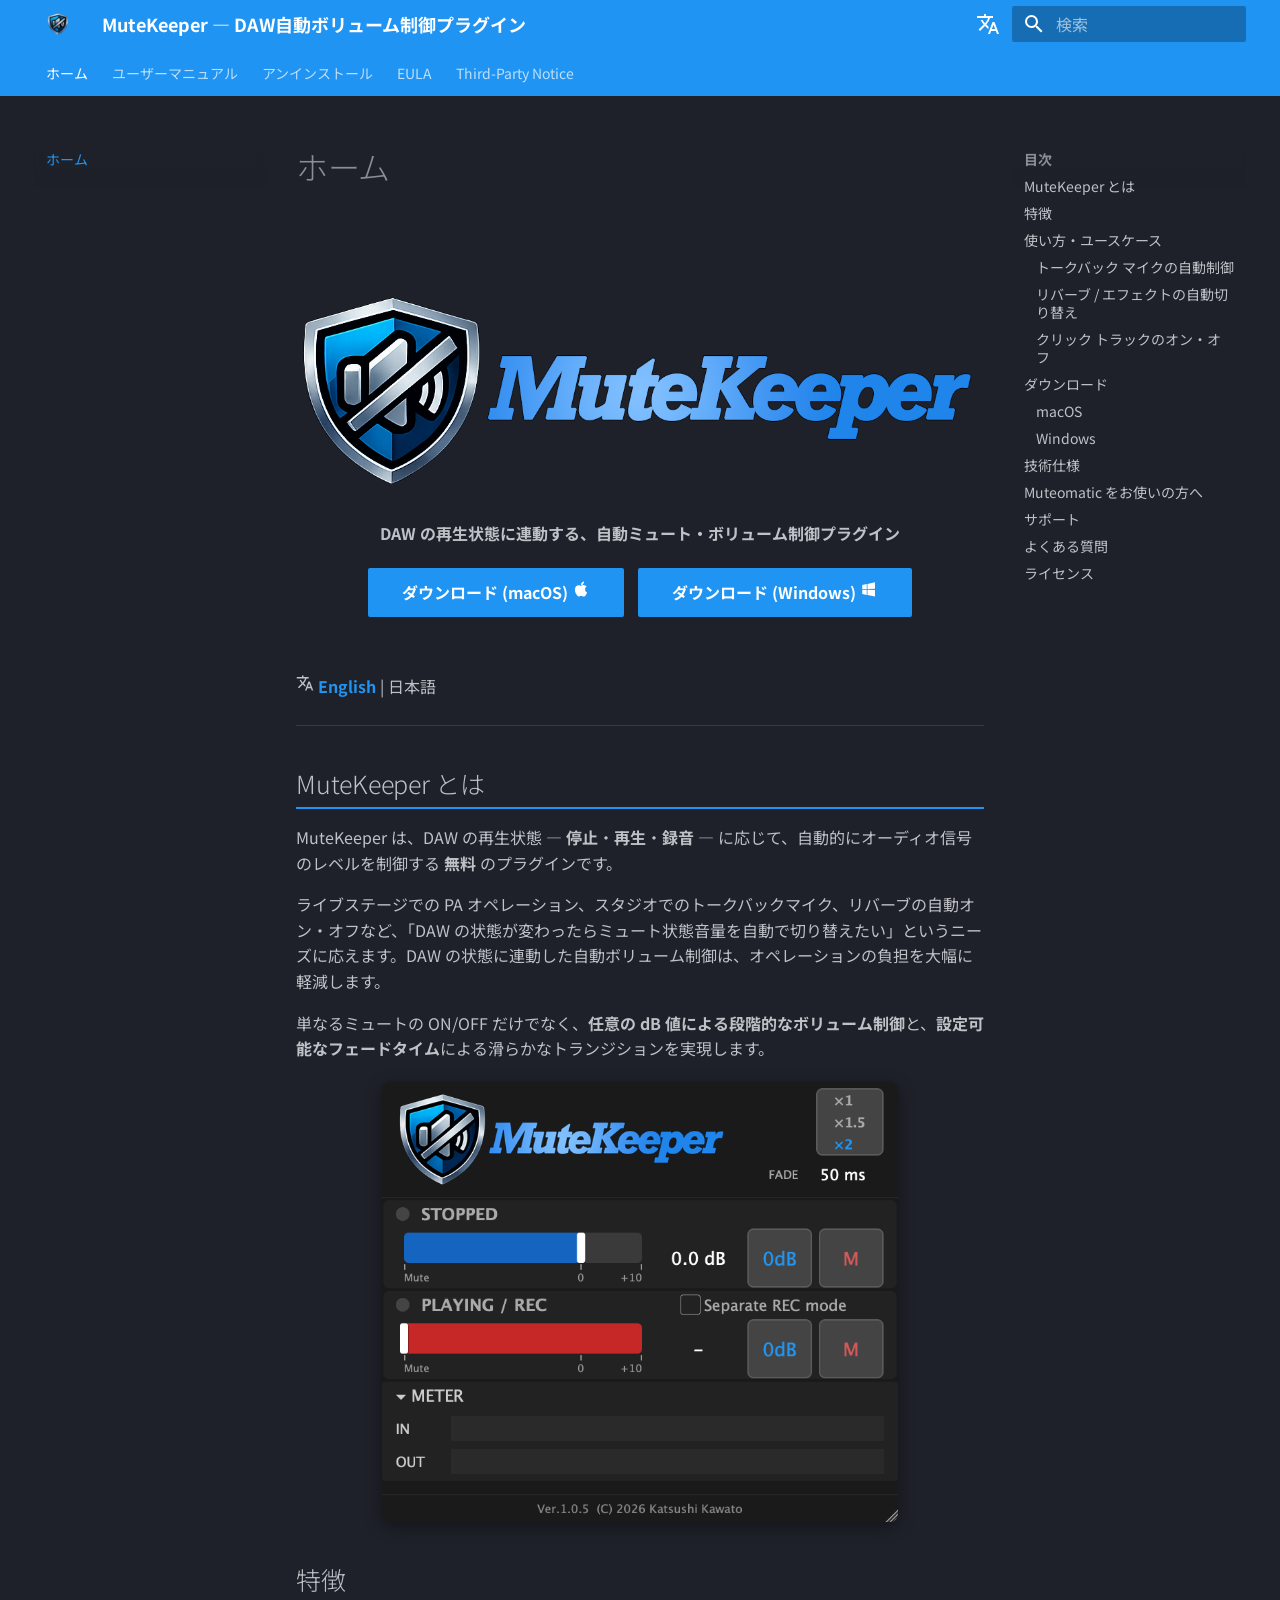
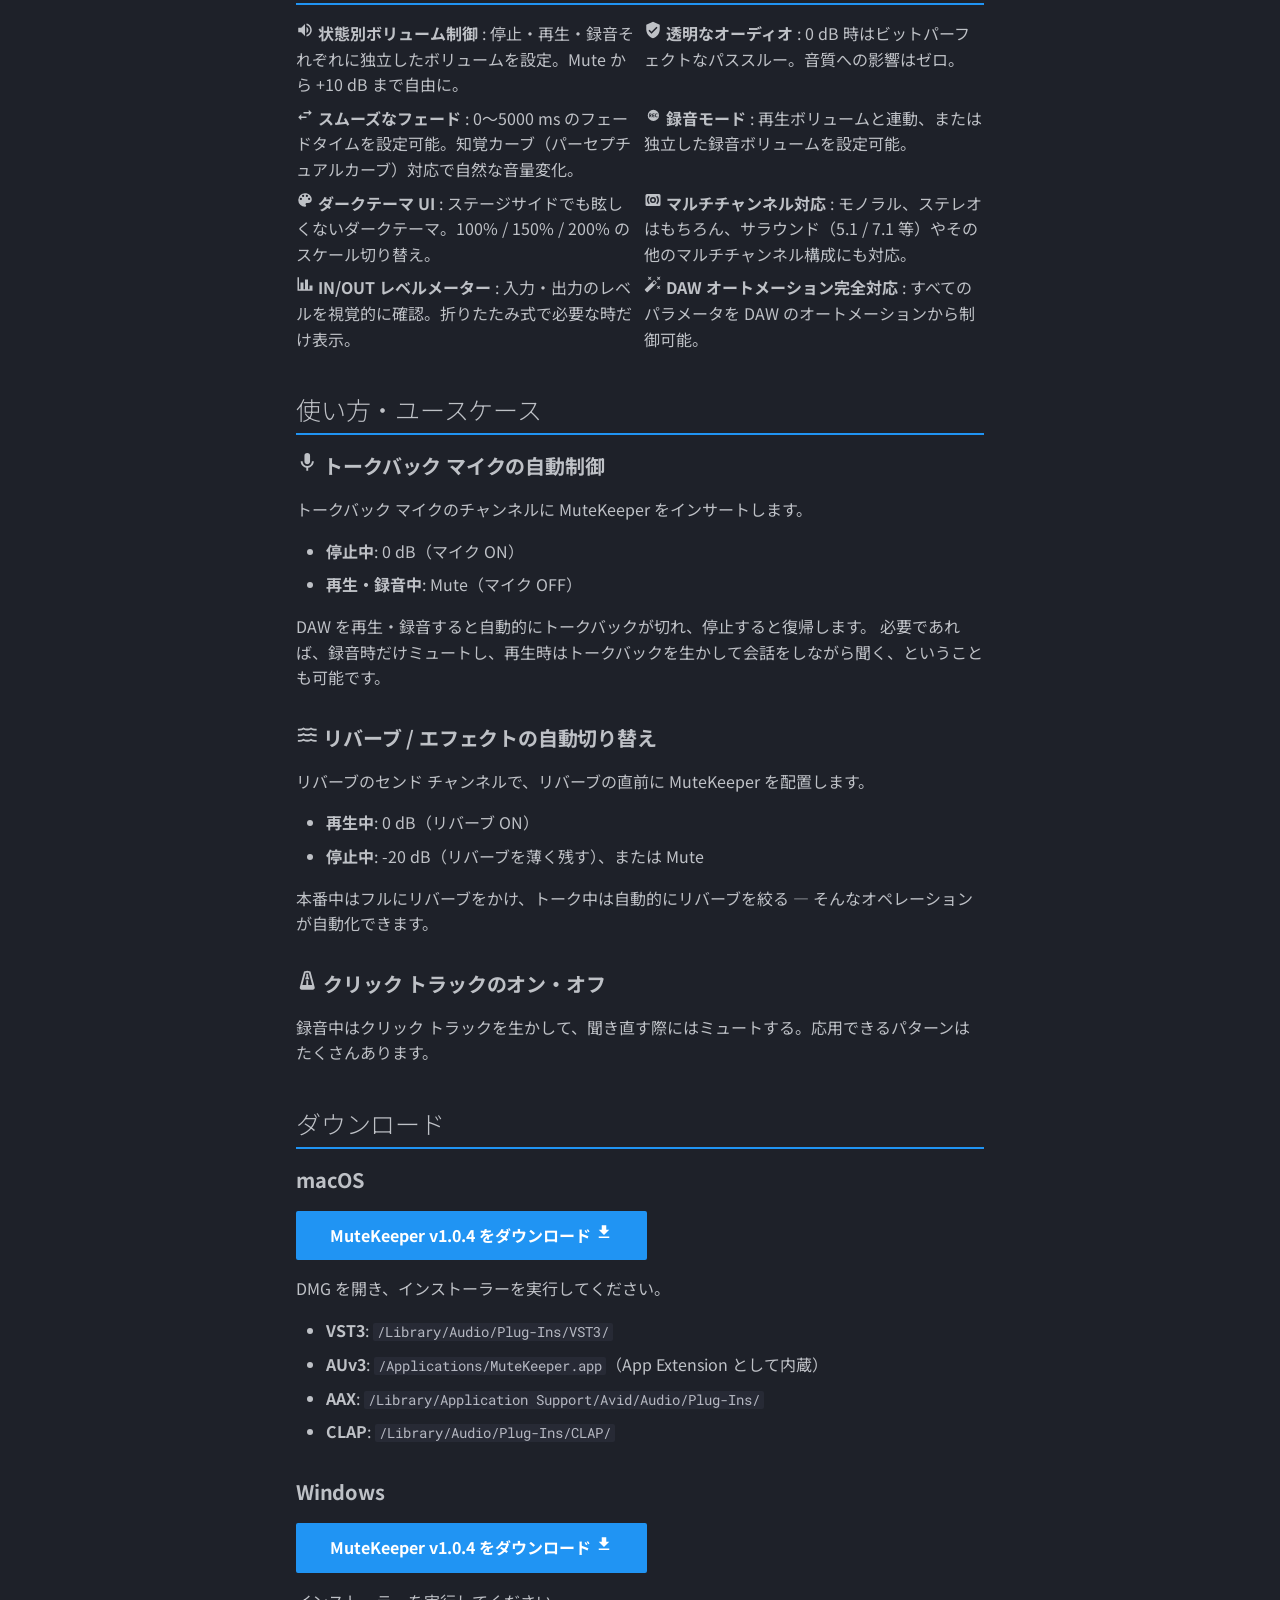
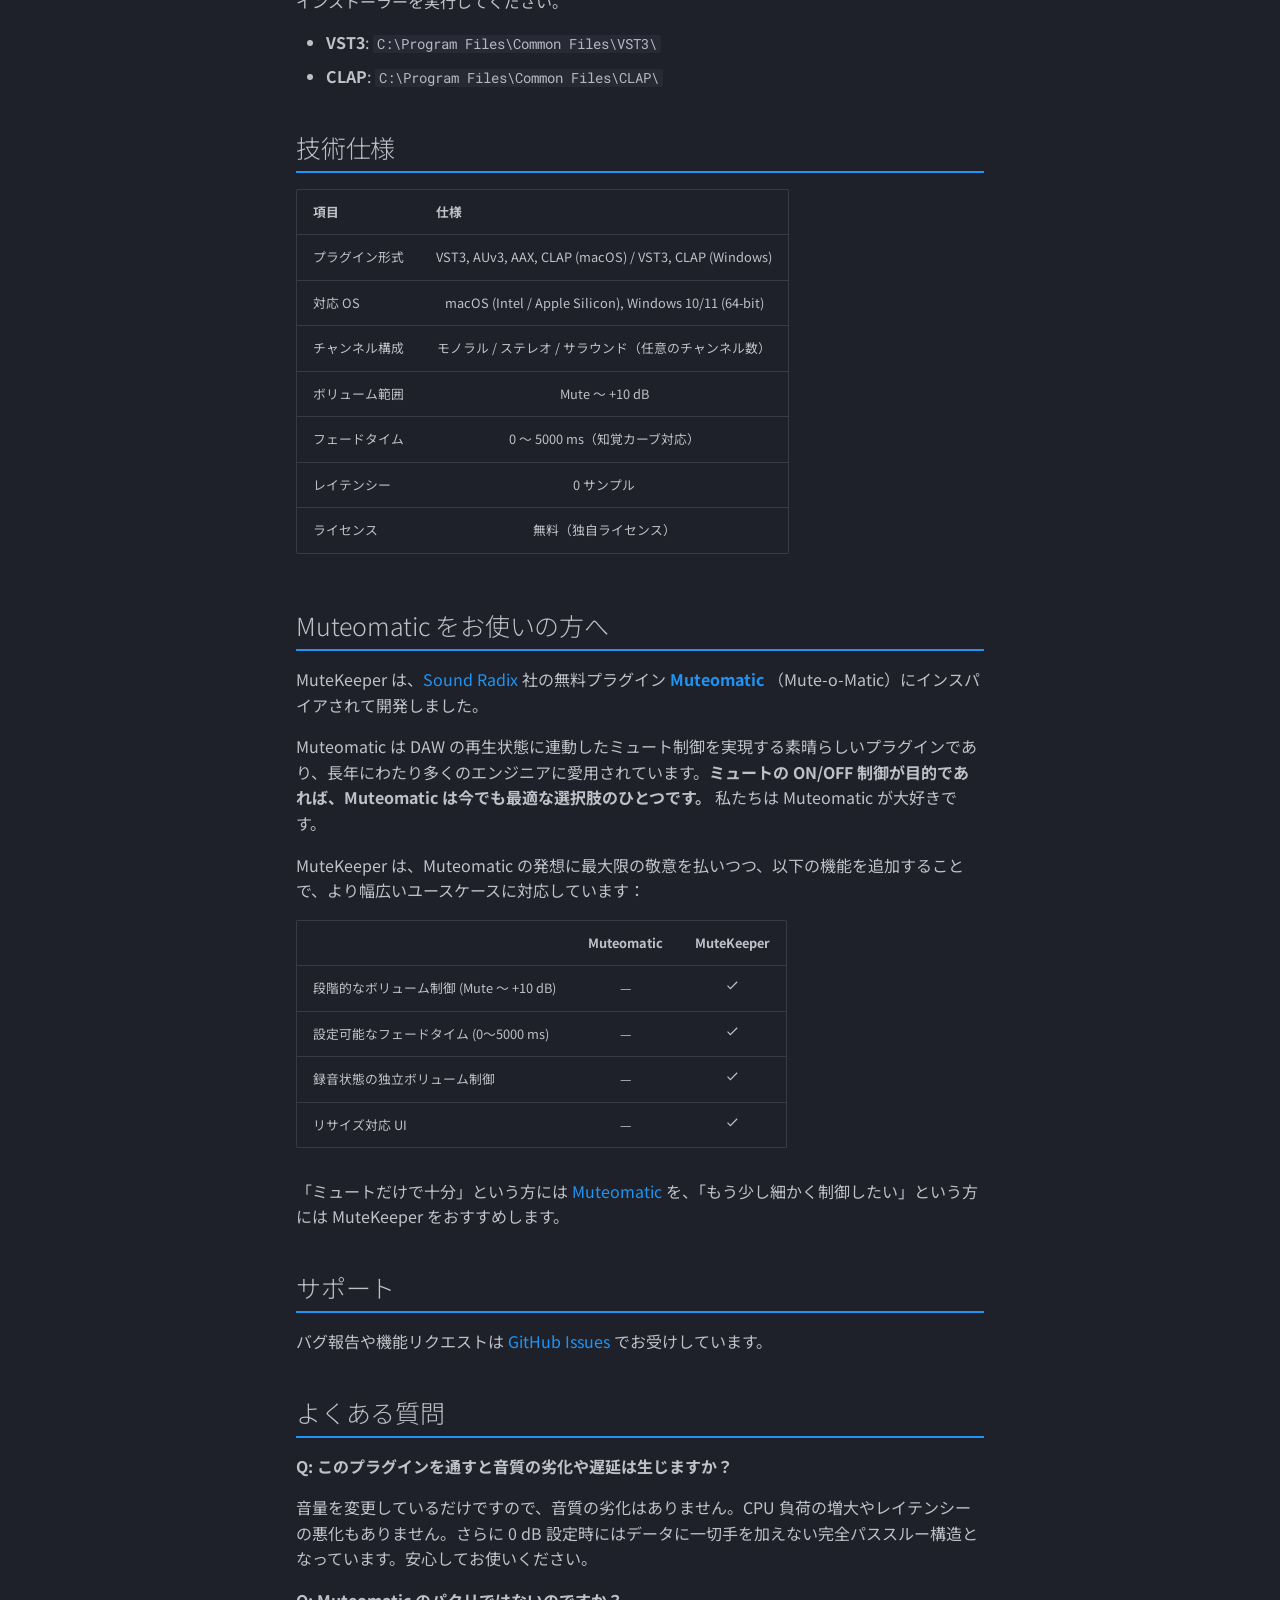
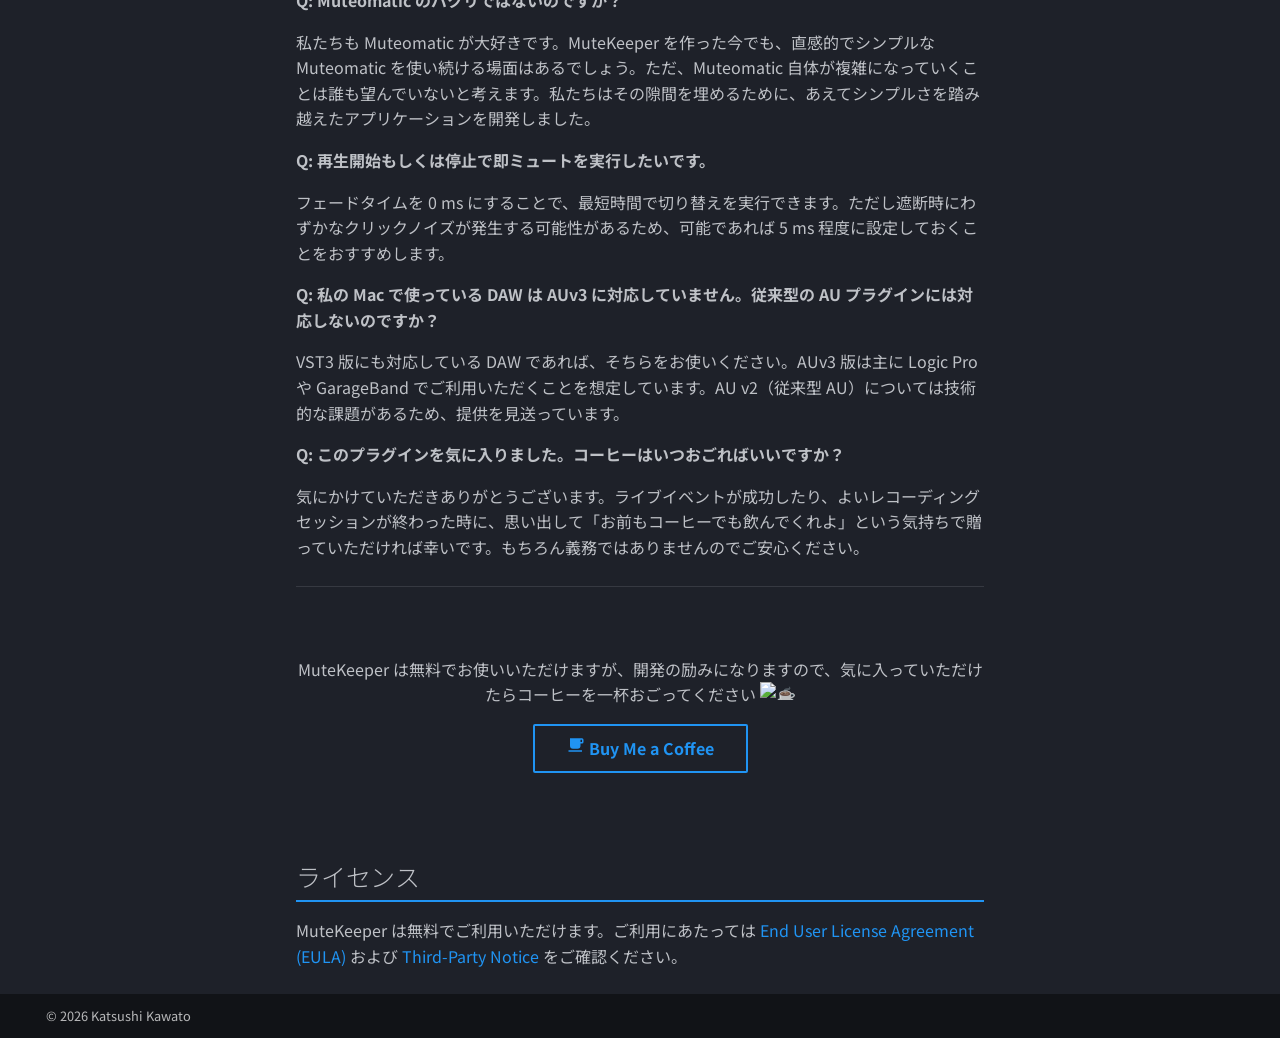
==== commit f2b1cebd: "Deployed be0c5a2 with MkDocs version: 1.6.1" ====
--- a/index.html
+++ b/index.html
@@ -6,7 +6,7 @@
       <meta charset="utf-8">
       <meta name="viewport" content="width=device-width,initial-scale=1">
       
-        <meta name="description" content="DAWの再生・停止・録音状態に連動して自動的にボリュームを制御する無料VST3プラグイン。トークバックマイク、リバーブ切り替えに最適。">
+        <meta name="description" content="DAWの再生・停止・録音状態に連動して自動的にボリュームを制御する無料プラグイン。トークバックマイク、リバーブ切り替えに最適。">
       
       
         <meta name="author" content="Katsushi Kawato">
@@ -16,6 +16,8 @@
       
       
       
+        <link rel="next" href="manual/">
+      
       
         
           <link rel="alternate" href="/MuteKeeper/" hreflang="ja">
@@ -25,7 +27,7 @@
       
       
       <link rel="icon" href="assets/images/icon.png">
-      <meta name="generator" content="mkdocs-1.6.1, mkdocs-material-9.7.4">
+      <meta name="generator" content="mkdocs-1.6.1, mkdocs-material-9.7.5">
     
     
       
@@ -77,15 +79,14 @@
       "price": "0",
       "priceCurrency": "USD"
     },
-    "license": "https://opensource.org/licenses/MIT",
     "url": "https://kawato3.github.io/MuteKeeper/",
-    "downloadUrl": "https://github.com/kawato3/MuteKeeper/releases/tag/v1.0.1",
-    "softwareVersion": "1.0.1",
+    "downloadUrl": "https://github.com/kawato3/MuteKeeper/releases/tag/v1.0.4",
+    "softwareVersion": "1.0.4",
     "author": {
       "@type": "Person",
       "name": "Katsushi Kawato"
     },
-    "description": "Free, open-source VST3 plugin that automatically controls audio volume based on DAW transport state."
+    "description": "Free plugin that automatically controls audio volume based on DAW transport state."
   }
   </script>
 
@@ -246,7 +247,83 @@
   
     
   
-  MuteKeeper — DAW再生連動 自動ミュート・ボリューム制御プラグイン
+  ホーム
+
+      </a>
+    </li>
+  
+
+      
+        
+  
+  
+  
+  
+    <li class="md-tabs__item">
+      <a href="manual/" class="md-tabs__link">
+        
+  
+  
+    
+  
+  ユーザーマニュアル
+
+      </a>
+    </li>
+  
+
+      
+        
+  
+  
+  
+  
+    <li class="md-tabs__item">
+      <a href="uninstall/" class="md-tabs__link">
+        
+  
+  
+    
+  
+  アンインストール
+
+      </a>
+    </li>
+  
+
+      
+        
+  
+  
+  
+  
+    <li class="md-tabs__item">
+      <a href="eula/" class="md-tabs__link">
+        
+  
+  
+    
+  
+  EULA
+
+      </a>
+    </li>
+  
+
+      
+        
+  
+  
+  
+  
+    <li class="md-tabs__item">
+      <a href="third-party-notice/" class="md-tabs__link">
+        
+  
+  
+    
+  
+  Third-Party Notice
 
       </a>
     </li>
@@ -306,7 +383,7 @@
   <span class="md-ellipsis">
     
   
-    MuteKeeper — DAW再生連動 自動ミュート・ボリューム制御プラグイン
+    ホーム
   
 
     
@@ -324,7 +401,7 @@
   <span class="md-ellipsis">
     
   
-    MuteKeeper — DAW再生連動 自動ミュート・ボリューム制御プラグイン
+    ホーム
   
 
     
@@ -492,6 +569,17 @@
 </li>
       
         <li class="md-nav__item">
+  <a href="#faq" class="md-nav__link">
+    <span class="md-ellipsis">
+      
+        よくある質問
+      
+    </span>
+  </a>
+  
+</li>
+      
+        <li class="md-nav__item">
   <a href="#license" class="md-nav__link">
     <span class="md-ellipsis">
       
@@ -506,6 +594,114 @@
   
 </nav>
       
+    </li>
+  
+
+    
+      
+      
+  
+  
+  
+  
+    <li class="md-nav__item">
+      <a href="manual/" class="md-nav__link">
+        
+  
+  
+  <span class="md-ellipsis">
+    
+  
+    ユーザーマニュアル
+  
+
+    
+  </span>
+  
+  
+
+      </a>
+    </li>
+  
+
+    
+      
+      
+  
+  
+  
+  
+    <li class="md-nav__item">
+      <a href="uninstall/" class="md-nav__link">
+        
+  
+  
+  <span class="md-ellipsis">
+    
+  
+    アンインストール
+  
+
+    
+  </span>
+  
+  
+
+      </a>
+    </li>
+  
+
+    
+      
+      
+  
+  
+  
+  
+    <li class="md-nav__item">
+      <a href="eula/" class="md-nav__link">
+        
+  
+  
+  <span class="md-ellipsis">
+    
+  
+    EULA
+  
+
+    
+  </span>
+  
+  
+
+      </a>
+    </li>
+  
+
+    
+      
+      
+  
+  
+  
+  
+    <li class="md-nav__item">
+      <a href="third-party-notice/" class="md-nav__link">
+        
+  
+  
+  <span class="md-ellipsis">
+    
+  
+    Third-Party Notice
+  
+
+    
+  </span>
+  
+  
+
+      </a>
     </li>
   
 
@@ -679,6 +875,17 @@
 </li>
       
         <li class="md-nav__item">
+  <a href="#faq" class="md-nav__link">
+    <span class="md-ellipsis">
+      
+        よくある質問
+      
+    </span>
+  </a>
+  
+</li>
+      
+        <li class="md-nav__item">
   <a href="#license" class="md-nav__link">
     <span class="md-ellipsis">
       
@@ -706,20 +913,21 @@
 
 
 
-  <h1>MuteKeeper — DAW再生連動 自動ミュート・ボリューム制御プラグイン</h1>
+  <h1>ホーム</h1>
 
 <div class="hero">
 <p><img alt="MuteKeeper" class="hero-logo" src="assets/images/logo.png" /></p>
 <p><strong>DAW の再生状態に連動する、自動ミュート・ボリューム制御プラグイン</strong></p>
-<p><a class="md-button md-button--primary" href="https://github.com/kawato3/MuteKeeper/releases/download/v1.0.0/MuteKeeper-1.0.0-macOS.dmg">ダウンロード (macOS) <span class="twemoji"><svg xmlns="http://www.w3.org/2000/svg" viewBox="0 0 24 24"><path d="M18.71 19.5c-.83 1.24-1.71 2.45-3.05 2.47-1.34.03-1.77-.79-3.29-.79-1.53 0-2 .77-3.27.82-1.31.05-2.3-1.32-3.14-2.53C4.25 17 2.94 12.45 4.7 9.39c.87-1.52 2.43-2.48 4.12-2.51 1.28-.02 2.5.87 3.29.87.78 0 2.26-1.07 3.81-.91.65.03 2.47.26 3.64 1.98-.09.06-2.17 1.28-2.15 3.81.03 3.02 2.65 4.03 2.68 4.04-.03.07-.42 1.44-1.38 2.83M13 3.5c.73-.83 1.94-1.46 2.94-1.5.13 1.17-.34 2.35-1.04 3.19-.69.85-1.83 1.51-2.95 1.42-.15-1.15.41-2.35 1.05-3.11"/></svg></span></a>
-<a class="md-button md-button--primary" href="https://github.com/kawato3/MuteKeeper/releases/download/v1.0.1/MuteKeeper-1.0.1-Windows.exe">ダウンロード (Windows) <span class="twemoji"><svg xmlns="http://www.w3.org/2000/svg" viewBox="0 0 24 24"><path d="M3 12V6.75l6-1.32v6.48zm17-9v8.75l-10 .15V5.21zM3 13l6 .09v6.81l-6-1.15zm17 .25V22l-10-1.91V13.1z"/></svg></span></a></p>
+<p><a class="md-button md-button--primary" href="https://github.com/kawato3/MuteKeeper/releases/download/v1.0.4/MuteKeeper-1.0.4-macOS.dmg">ダウンロード (macOS) <span class="twemoji"><svg xmlns="http://www.w3.org/2000/svg" viewBox="0 0 24 24"><path d="M18.71 19.5c-.83 1.24-1.71 2.45-3.05 2.47-1.34.03-1.77-.79-3.29-.79-1.53 0-2 .77-3.27.82-1.31.05-2.3-1.32-3.14-2.53C4.25 17 2.94 12.45 4.7 9.39c.87-1.52 2.43-2.48 4.12-2.51 1.28-.02 2.5.87 3.29.87.78 0 2.26-1.07 3.81-.91.65.03 2.47.26 3.64 1.98-.09.06-2.17 1.28-2.15 3.81.03 3.02 2.65 4.03 2.68 4.04-.03.07-.42 1.44-1.38 2.83M13 3.5c.73-.83 1.94-1.46 2.94-1.5.13 1.17-.34 2.35-1.04 3.19-.69.85-1.83 1.51-2.95 1.42-.15-1.15.41-2.35 1.05-3.11"/></svg></span></a>
+<a class="md-button md-button--primary" href="https://github.com/kawato3/MuteKeeper/releases/download/v1.0.4/MuteKeeper-1.0.4-Windows.exe">ダウンロード (Windows) <span class="twemoji"><svg xmlns="http://www.w3.org/2000/svg" viewBox="0 0 24 24"><path d="M3 12V6.75l6-1.32v6.48zm17-9v8.75l-10 .15V5.21zM3 13l6 .09v6.81l-6-1.15zm17 .25V22l-10-1.91V13.1z"/></svg></span></a></p>
 </div>
 <p><span class="twemoji"><svg xmlns="http://www.w3.org/2000/svg" viewBox="0 0 24 24"><path d="m12.87 15.07-2.54-2.51.03-.03A17.5 17.5 0 0 0 14.07 6H17V4h-7V2H8v2H1v2h11.17C11.5 7.92 10.44 9.75 9 11.35 8.07 10.32 7.3 9.19 6.69 8h-2c.73 1.63 1.73 3.17 2.98 4.56l-5.09 5.02L4 19l5-5 3.11 3.11zM18.5 10h-2L12 22h2l1.12-3h4.75L21 22h2zm-2.62 7 1.62-4.33L19.12 17z"/></svg></span> <strong><a href="./en/">English</a></strong> | 日本語</p>
 <hr />
 <h2 id="about">MuteKeeper とは<a class="headerlink" href="#about" title="Permanent link">&para;</a></h2>
-<p>MuteKeeper は、DAW の再生状態 — <strong>停止</strong>・<strong>再生</strong>・<strong>録音</strong> — に応じて、自動的にオーディオ信号のレベルを制御する <strong>無料</strong> の VST3 プラグインです。</p>
+<p>MuteKeeper は、DAW の再生状態 — <strong>停止</strong>・<strong>再生</strong>・<strong>録音</strong> — に応じて、自動的にオーディオ信号のレベルを制御する <strong>無料</strong> のプラグインです。</p>
 <p>ライブステージでの PA オペレーション、スタジオでのトークバックマイク、リバーブの自動オン・オフなど、「DAW の状態が変わったらミュート状態音量を自動で切り替えたい」というニーズに応えます。DAW の状態に連動した自動ボリューム制御は、オペレーションの負担を大幅に軽減します。</p>
 <p>単なるミュートの ON/OFF だけでなく、<strong>任意の dB 値による段階的なボリューム制御</strong>と、<strong>設定可能なフェードタイム</strong>による滑らかなトランジションを実現します。</p>
+<p><img alt="MuteKeeper" class="screenshot" src="assets/images/manual/talkback-basic.png" /></p>
 <h2 id="features">特徴<a class="headerlink" href="#features" title="Permanent link">&para;</a></h2>
 <div class="grid">
 <p><span class="twemoji"><svg xmlns="http://www.w3.org/2000/svg" viewBox="0 0 24 24"><path d="M14 3.23v2.06c2.89.86 5 3.54 5 6.71s-2.11 5.84-5 6.7v2.07c4-.91 7-4.49 7-8.77s-3-7.86-7-8.77M16.5 12c0-1.77-1-3.29-2.5-4.03V16c1.5-.71 2.5-2.24 2.5-4M3 9v6h4l5 5V4L7 9z"/></svg></span> <strong>状態別ボリューム制御</strong>
@@ -732,6 +940,10 @@
 :   再生ボリュームと連動、または独立した録音ボリュームを設定可能。</p>
 <p><span class="twemoji"><svg xmlns="http://www.w3.org/2000/svg" viewBox="0 0 24 24"><path d="M17.5 12a1.5 1.5 0 0 1-1.5-1.5A1.5 1.5 0 0 1 17.5 9a1.5 1.5 0 0 1 1.5 1.5 1.5 1.5 0 0 1-1.5 1.5m-3-4A1.5 1.5 0 0 1 13 6.5 1.5 1.5 0 0 1 14.5 5 1.5 1.5 0 0 1 16 6.5 1.5 1.5 0 0 1 14.5 8m-5 0A1.5 1.5 0 0 1 8 6.5 1.5 1.5 0 0 1 9.5 5 1.5 1.5 0 0 1 11 6.5 1.5 1.5 0 0 1 9.5 8m-3 4A1.5 1.5 0 0 1 5 10.5 1.5 1.5 0 0 1 6.5 9 1.5 1.5 0 0 1 8 10.5 1.5 1.5 0 0 1 6.5 12M12 3a9 9 0 0 0-9 9 9 9 0 0 0 9 9 1.5 1.5 0 0 0 1.5-1.5c0-.39-.15-.74-.39-1-.23-.27-.38-.62-.38-1a1.5 1.5 0 0 1 1.5-1.5H16a5 5 0 0 0 5-5c0-4.42-4.03-8-9-8"/></svg></span> <strong>ダークテーマ UI</strong>
 :   ステージサイドでも眩しくないダークテーマ。100% / 150% / 200% のスケール切り替え。</p>
+<p><span class="twemoji"><svg xmlns="http://www.w3.org/2000/svg" viewBox="0 0 24 24"><path d="M20 4H4a2 2 0 0 0-2 2v12a2 2 0 0 0 2 2h16a2 2 0 0 0 2-2V6a2 2 0 0 0-2-2M7.76 16.24l-1.41 1.41A7.9 7.9 0 0 1 4 12c0-2.05.78-4.1 2.34-5.66l1.41 1.41A6.05 6.05 0 0 0 6 12c0 1.54.59 3.07 1.76 4.24M12 16a4 4 0 0 1-4-4 4 4 0 0 1 4-4 4 4 0 0 1 4 4 4 4 0 0 1-4 4m5.66 1.66-1.41-1.41A6.05 6.05 0 0 0 18 12c0-1.54-.59-3.07-1.76-4.24l1.41-1.41A7.9 7.9 0 0 1 20 12c0 2.05-.78 4.1-2.34 5.66M12 10a2 2 0 0 0-2 2 2 2 0 0 0 2 2 2 2 0 0 0 2-2 2 2 0 0 0-2-2"/></svg></span> <strong>マルチチャンネル対応</strong>
+:   モノラル、ステレオはもちろん、サラウンド（5.1 / 7.1 等）やその他のマルチチャンネル構成にも対応。</p>
+<p><span class="twemoji"><svg xmlns="http://www.w3.org/2000/svg" viewBox="0 0 24 24"><path d="M22 21H2V3h2v16h2v-9h4v9h2V6h4v13h2v-5h4z"/></svg></span> <strong>IN/OUT レベルメーター</strong>
+:   入力・出力のレベルを視覚的に確認。折りたたみ式で必要な時だけ表示。</p>
 <p><span class="twemoji"><svg xmlns="http://www.w3.org/2000/svg" viewBox="0 0 24 24"><path d="M7.5 5.6 5 7l1.4-2.5L5 2l2.5 1.4L10 2 8.6 4.5 10 7zm12 9.8L22 14l-1.4 2.5L22 19l-2.5-1.4L17 19l1.4-2.5L17 14zM22 2l-1.4 2.5L22 7l-2.5-1.4L17 7l1.4-2.5L17 2l2.5 1.4zm-8.66 10.78 2.44-2.44-2.12-2.12-2.44 2.44zm1.03-5.49 2.34 2.34c.39.37.39 1.02 0 1.41L5.04 22.71c-.39.39-1.04.39-1.41 0l-2.34-2.34c-.39-.37-.39-1.02 0-1.41L12.96 7.29c.39-.39 1.04-.39 1.41 0"/></svg></span> <strong>DAW オートメーション完全対応</strong>
 :   すべてのパラメータを DAW のオートメーションから制御可能。</p>
 </div>
@@ -755,13 +967,21 @@
 <p>録音中はクリック トラックを生かして、聞き直す際にはミュートする。応用できるパターンはたくさんあります。</p>
 <h2 id="download">ダウンロード<a class="headerlink" href="#download" title="Permanent link">&para;</a></h2>
 <h3 id="macos">macOS<a class="headerlink" href="#macos" title="Permanent link">&para;</a></h3>
-<p><a class="md-button md-button--primary" href="https://github.com/kawato3/MuteKeeper/releases/download/v1.0.0/MuteKeeper-1.0.0-macOS.dmg">MuteKeeper v1.0.0 をダウンロード <span class="twemoji"><svg xmlns="http://www.w3.org/2000/svg" viewBox="0 0 24 24"><path d="M5 20h14v-2H5m14-9h-4V3H9v6H5l7 7z"/></svg></span></a></p>
-<p>DMG を開き、インストーラーを実行してください。
-VST3 プラグインは <code>/Library/Audio/Plug-Ins/VST3/</code> にインストールされます。</p>
+<p><a class="md-button md-button--primary" href="https://github.com/kawato3/MuteKeeper/releases/download/v1.0.4/MuteKeeper-1.0.4-macOS.dmg">MuteKeeper v1.0.4 をダウンロード <span class="twemoji"><svg xmlns="http://www.w3.org/2000/svg" viewBox="0 0 24 24"><path d="M5 20h14v-2H5m14-9h-4V3H9v6H5l7 7z"/></svg></span></a></p>
+<p>DMG を開き、インストーラーを実行してください。</p>
+<ul>
+<li><strong>VST3</strong>: <code>/Library/Audio/Plug-Ins/VST3/</code></li>
+<li><strong>AUv3</strong>: <code>/Applications/MuteKeeper.app</code>（App Extension として内蔵）</li>
+<li><strong>AAX</strong>: <code>/Library/Application Support/Avid/Audio/Plug-Ins/</code></li>
+<li><strong>CLAP</strong>: <code>/Library/Audio/Plug-Ins/CLAP/</code></li>
+</ul>
 <h3 id="windows">Windows<a class="headerlink" href="#windows" title="Permanent link">&para;</a></h3>
-<p><a class="md-button md-button--primary" href="https://github.com/kawato3/MuteKeeper/releases/download/v1.0.1/MuteKeeper-1.0.1-Windows.exe">MuteKeeper v1.0.1 をダウンロード <span class="twemoji"><svg xmlns="http://www.w3.org/2000/svg" viewBox="0 0 24 24"><path d="M5 20h14v-2H5m14-9h-4V3H9v6H5l7 7z"/></svg></span></a></p>
-<p>インストーラーを実行してください。
-VST3 プラグインは <code>C:\Program Files\Common Files\VST3\</code> にインストールされます。</p>
+<p><a class="md-button md-button--primary" href="https://github.com/kawato3/MuteKeeper/releases/download/v1.0.4/MuteKeeper-1.0.4-Windows.exe">MuteKeeper v1.0.4 をダウンロード <span class="twemoji"><svg xmlns="http://www.w3.org/2000/svg" viewBox="0 0 24 24"><path d="M5 20h14v-2H5m14-9h-4V3H9v6H5l7 7z"/></svg></span></a></p>
+<p>インストーラーを実行してください。</p>
+<ul>
+<li><strong>VST3</strong>: <code>C:\Program Files\Common Files\VST3\</code></li>
+<li><strong>CLAP</strong>: <code>C:\Program Files\Common Files\CLAP\</code></li>
+</ul>
 <h2 id="specs">技術仕様<a class="headerlink" href="#specs" title="Permanent link">&para;</a></h2>
 <table>
 <thead>
@@ -773,13 +993,17 @@
 <tbody>
 <tr>
 <td>プラグイン形式</td>
-<td>VST3</td>
+<td>VST3, AUv3, AAX, CLAP (macOS) / VST3, CLAP (Windows)</td>
 </tr>
 <tr>
 <td>対応 OS</td>
 <td>macOS (Intel / Apple Silicon), Windows 10/11 (64-bit)</td>
 </tr>
 <tr>
+<td>チャンネル構成</td>
+<td>モノラル / ステレオ / サラウンド（任意のチャンネル数）</td>
+</tr>
+<tr>
 <td>ボリューム範囲</td>
 <td>Mute 〜 +10 dB</td>
 </tr>
@@ -793,7 +1017,7 @@
 </tr>
 <tr>
 <td>ライセンス</td>
-<td>MIT（無料）</td>
+<td>無料（独自ライセンス）</td>
 </tr>
 </tbody>
 </table>
@@ -835,13 +1059,24 @@
 <p>「ミュートだけで十分」という方には <a href="https://www.soundradix.com/products/mute-o-matic/">Muteomatic</a> を、「もう少し細かく制御したい」という方には MuteKeeper をおすすめします。</p>
 <h2 id="support">サポート<a class="headerlink" href="#support" title="Permanent link">&para;</a></h2>
 <p>バグ報告や機能リクエストは <a href="https://github.com/kawato3/MuteKeeper/issues">GitHub Issues</a> でお受けしています。</p>
+<h2 id="faq">よくある質問<a class="headerlink" href="#faq" title="Permanent link">&para;</a></h2>
+<p><strong>Q: このプラグインを通すと音質の劣化や遅延は生じますか？</strong></p>
+<p>音量を変更しているだけですので、音質の劣化はありません。CPU 負荷の増大やレイテンシーの悪化もありません。さらに 0 dB 設定時にはデータに一切手を加えない完全パススルー構造となっています。安心してお使いください。</p>
+<p><strong>Q: Muteomatic のパクリではないのですか？</strong></p>
+<p>私たちも Muteomatic が大好きです。MuteKeeper を作った今でも、直感的でシンプルな Muteomatic を使い続ける場面はあるでしょう。ただ、Muteomatic 自体が複雑になっていくことは誰も望んでいないと考えます。私たちはその隙間を埋めるために、あえてシンプルさを踏み越えたアプリケーションを開発しました。</p>
+<p><strong>Q: 再生開始もしくは停止で即ミュートを実行したいです。</strong></p>
+<p>フェードタイムを 0 ms にすることで、最短時間で切り替えを実行できます。ただし遮断時にわずかなクリックノイズが発生する可能性があるため、可能であれば 5 ms 程度に設定しておくことをおすすめします。</p>
+<p><strong>Q: 私の Mac で使っている DAW は AUv3 に対応していません。従来型の AU プラグインには対応しないのですか？</strong></p>
+<p>VST3 版にも対応している DAW であれば、そちらをお使いください。AUv3 版は主に Logic Pro や GarageBand でご利用いただくことを想定しています。AU v2（従来型 AU）については技術的な課題があるため、提供を見送っています。</p>
+<p><strong>Q: このプラグインを気に入りました。コーヒーはいつおごればいいですか？</strong></p>
+<p>気にかけていただきありがとうございます。ライブイベントが成功したり、よいレコーディング セッションが終わった時に、思い出して「お前もコーヒーでも飲んでくれよ」という気持ちで贈っていただければ幸いです。もちろん義務ではありませんのでご安心ください。</p>
 <hr />
 <div class="bmc-section">
 <p>MuteKeeper は無料でお使いいただけますが、開発の励みになりますので、気に入っていただけたらコーヒーを一杯おごってください <img alt="☕" class="twemoji" src="https://cdn.jsdelivr.net/gh/jdecked/twemoji@16.0.1/assets/svg/2615.svg" title=":coffee:" /></p>
 <p><a class="md-button" href="https://buymeacoffee.com/kawato3"><span class="twemoji"><svg xmlns="http://www.w3.org/2000/svg" viewBox="0 0 24 24"><path d="M2 21h18v-2H2M20 8h-2V5h2m0-2H4v10a4 4 0 0 0 4 4h6a4 4 0 0 0 4-4v-3h2a2 2 0 0 0 2-2V5a2 2 0 0 0-2-2"/></svg></span> Buy Me a Coffee</a></p>
 </div>
 <h2 id="license">ライセンス<a class="headerlink" href="#license" title="Permanent link">&para;</a></h2>
-<p>MuteKeeper は <a href="https://github.com/kawato3/MuteKeeper/blob/main/LICENSE">MIT License</a> のもとで公開されています。個人利用・商用利用を問わず、自由にご利用いただけます。</p>
+<p>MuteKeeper は無料でご利用いただけます。ご利用にあたっては <a href="eula/">End User License Agreement (EULA)</a> および <a href="third-party-notice/">Third-Party Notice</a> をご確認ください。</p>
 
 
 
@@ -880,7 +1115,7 @@
       <div class="md-copyright">
   
     <div class="md-copyright__highlight">
-      &copy; 2026 Katsushi Kawato — MIT License
+      &copy; 2026 Katsushi Kawato
     </div>
   
   
--- a/assets/stylesheets/extra.css
+++ b/assets/stylesheets/extra.css
@@ -14,10 +14,21 @@
   margin: 0.25rem;
 }
 
-/* Screenshot */
+/* Headings */
+.md-typeset h2 {
+  border-bottom: 2px solid var(--md-primary-fg-color);
+  padding-bottom: 0.3rem;
+  margin-top: 2rem;
+}
+
+.md-typeset h3 {
+  font-weight: 700;
+}
+
+/* Screenshot — ~50% of content width, scales down on mobile */
 .screenshot {
-  max-width: 640px;
-  width: 100%;
+  max-width: 480px;
+  width: 75%;
   border-radius: 8px;
   box-shadow: 0 4px 16px rgba(0, 0, 0, 0.4);
   margin: 1rem auto;
